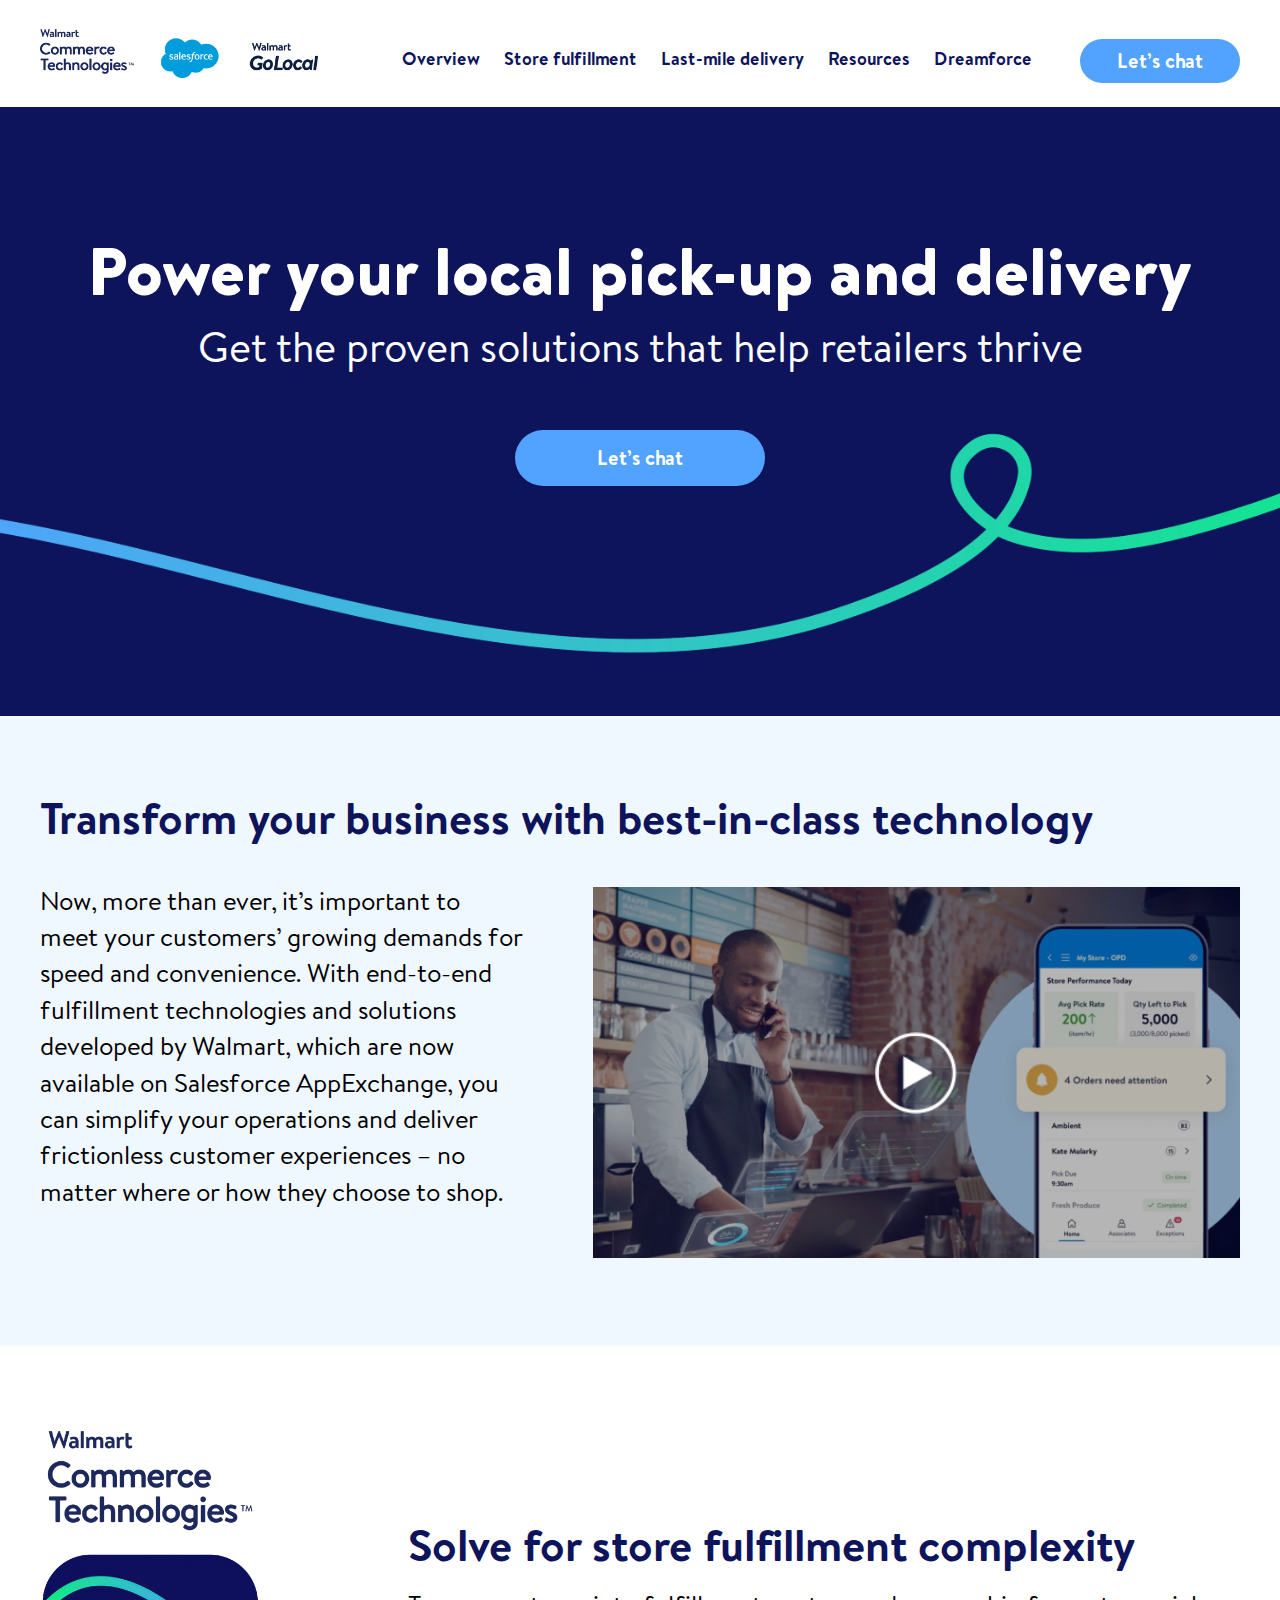
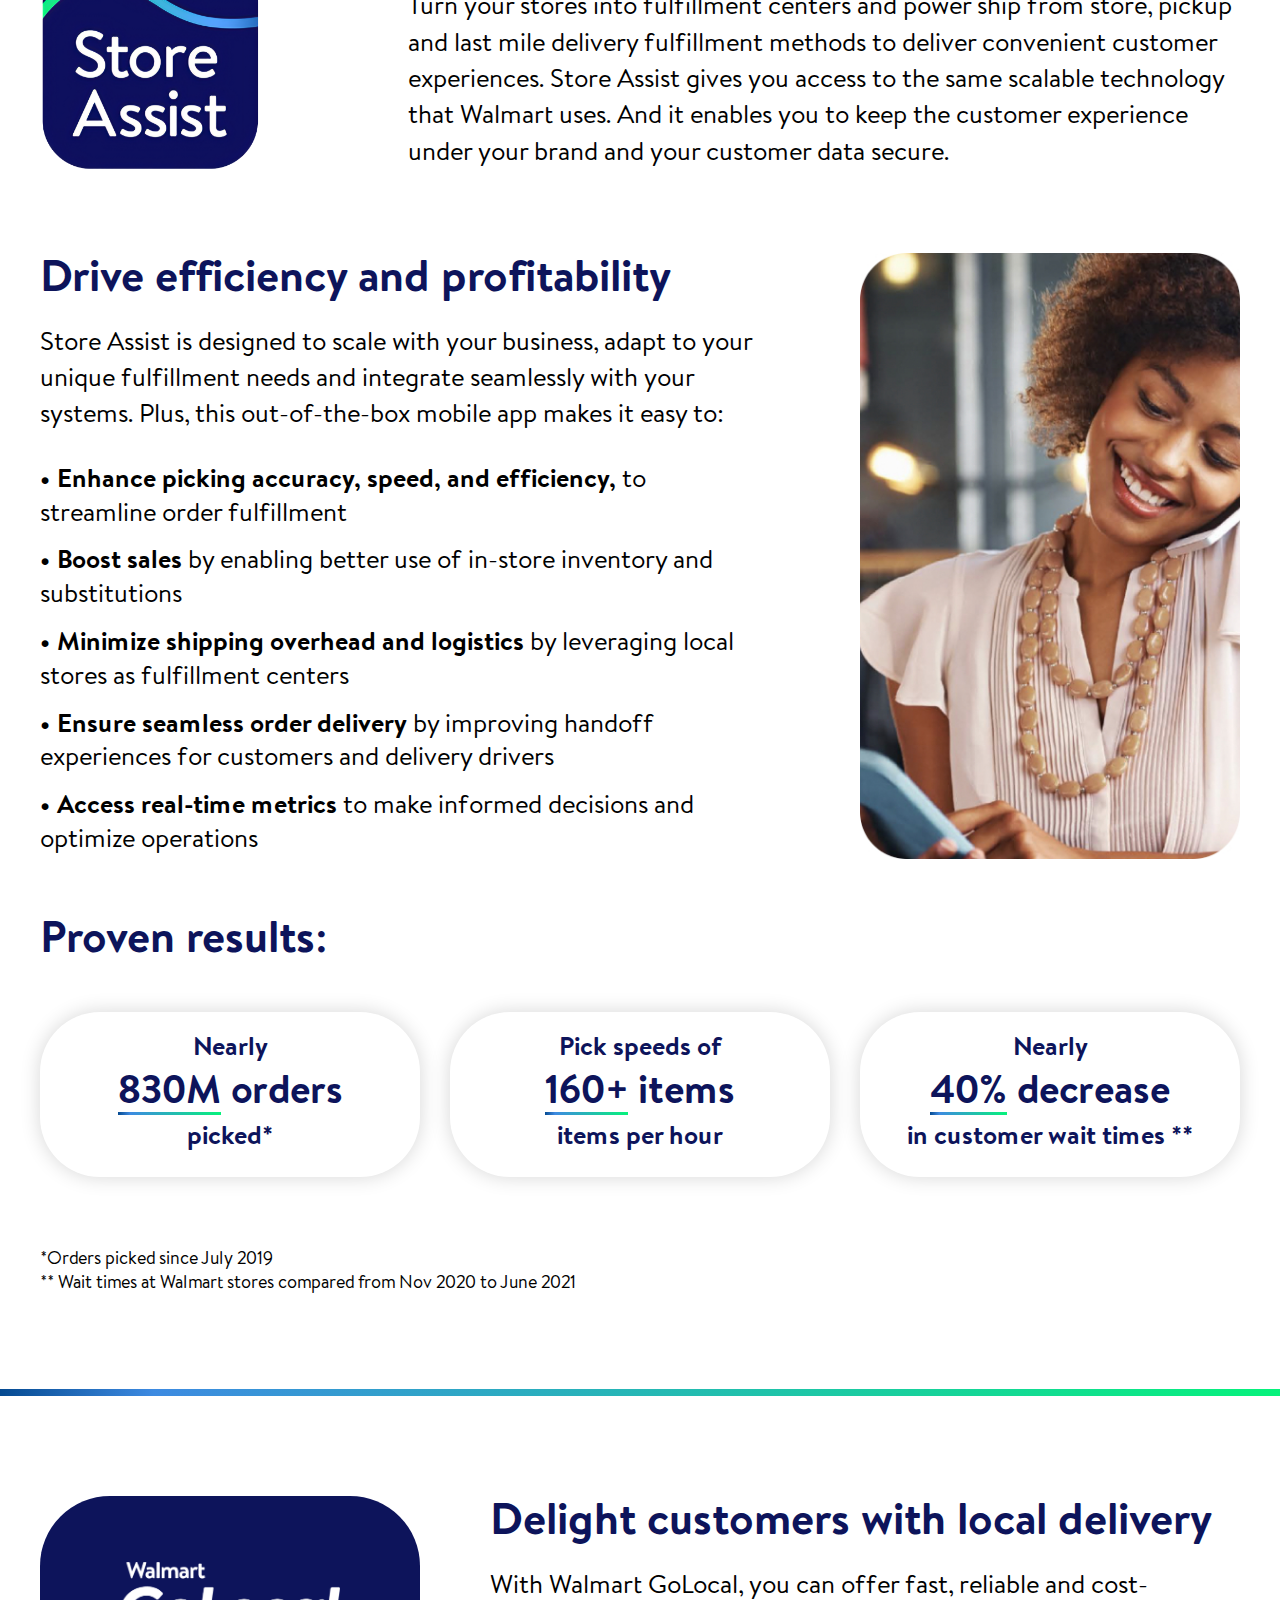
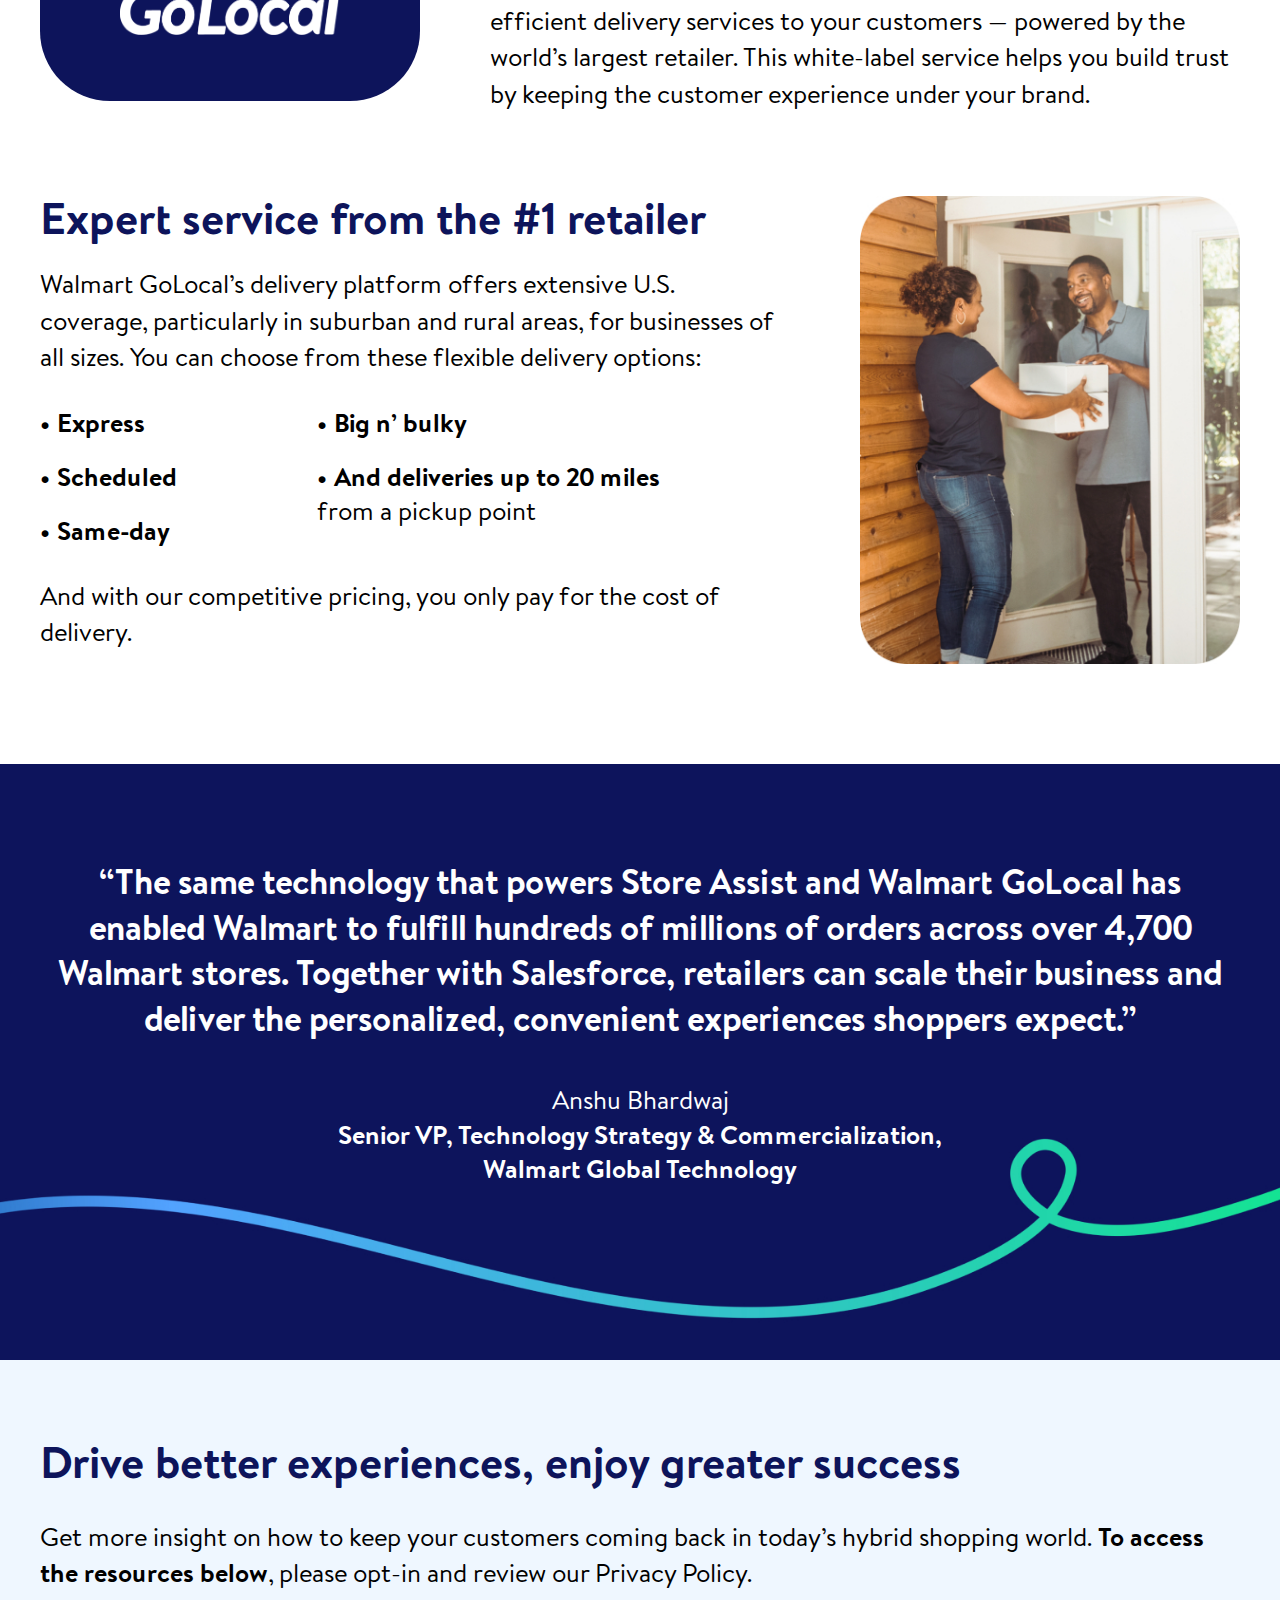
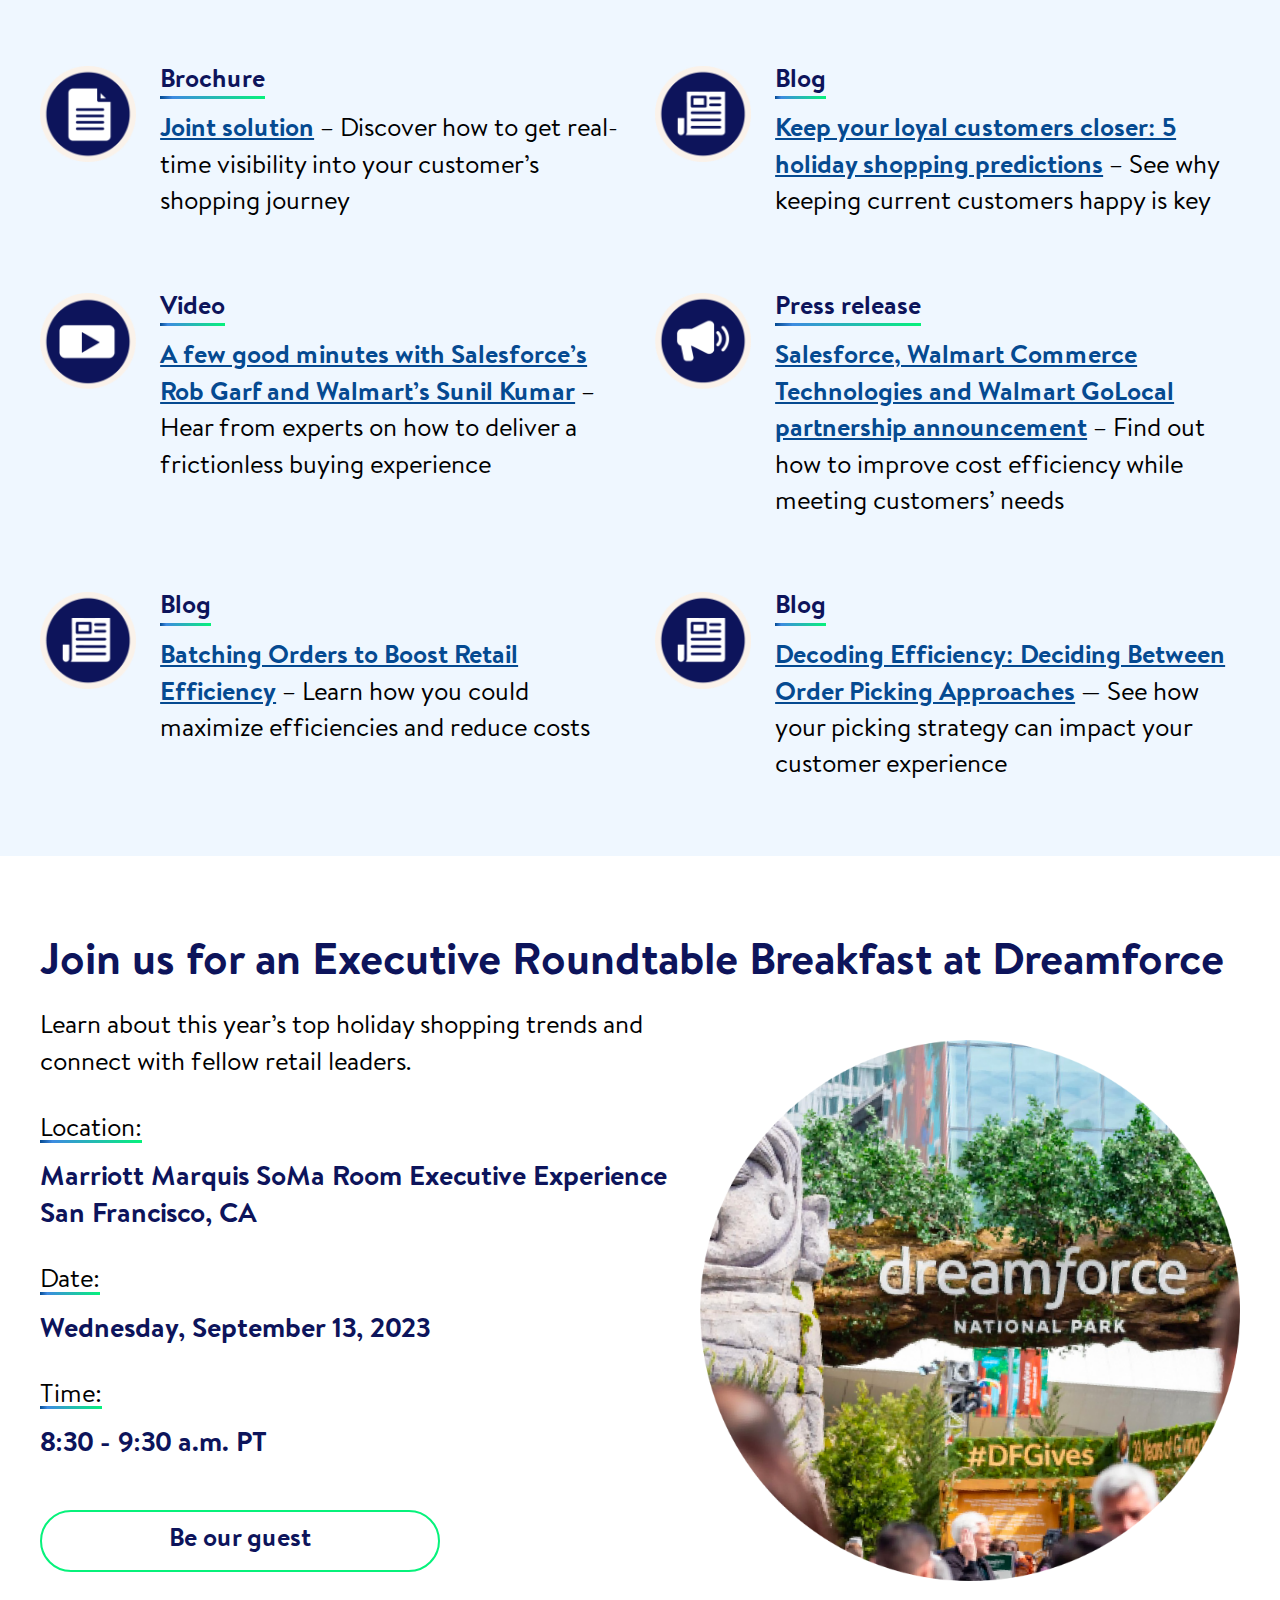
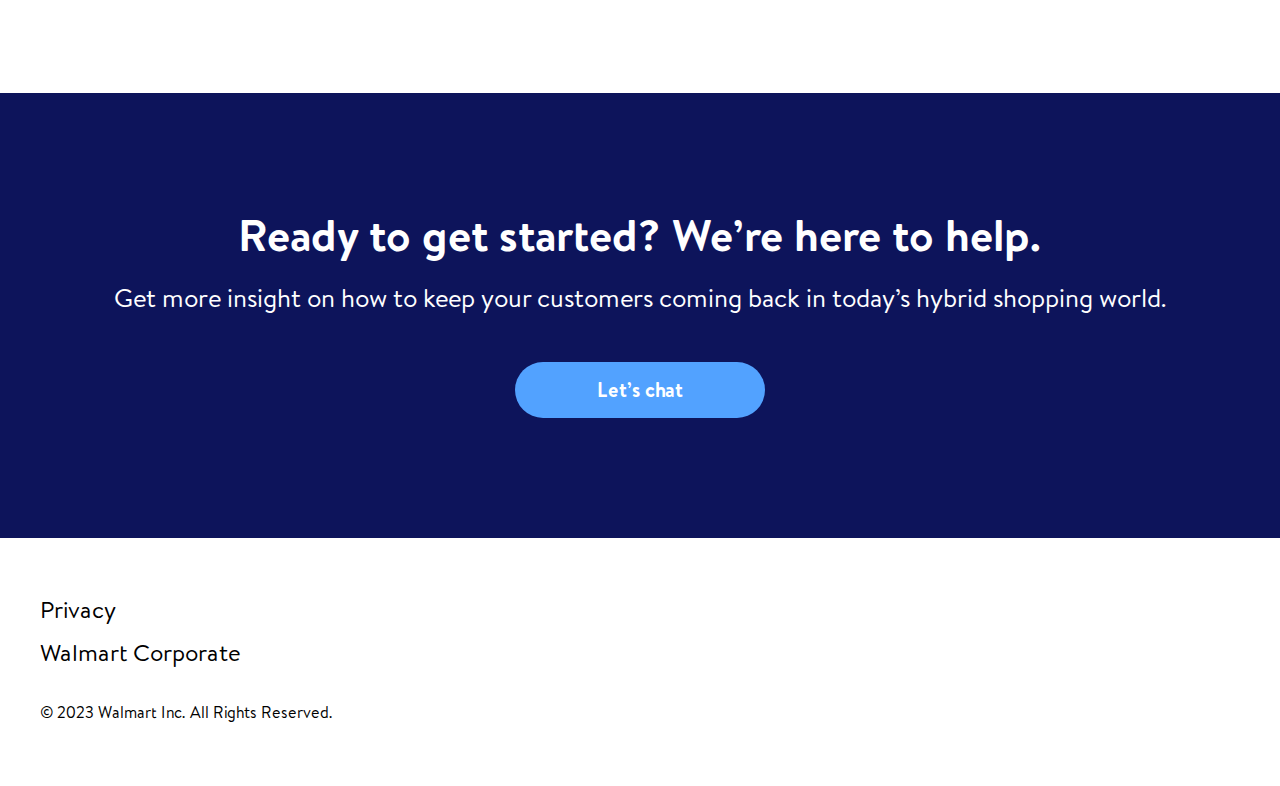
==== index.html @ a933b1a2 "update" ====
<!DOCTYPE html>
<html lang="en">

<head>
  <meta charset="UTF-8">
  <meta name="viewport" content="width=device-width, initial-scale=1.0">
  <meta http-equiv="X-UA-Compatible" content="ie=edge">
   

  <!-- Site Title -->
  <title>Walmart landing page</title>

  <!-- <link href="https://fonts.cdnfonts.com/css/bogle" rel="stylesheet"> -->
                
  <link rel="shortcut icon" href="assets/img/favicon.png" type="image/x-icon">
  <!-- All CSS -->

 
  <link rel="stylesheet" href="assets/css/video.css">

  <link rel="stylesheet" href="assets/css/grid.css">
   
  <!-- Main Style -->
  <link rel="stylesheet" href="assets/css/style.css">
  <link rel="stylesheet" href="assets/css/responsive.css">


</head>
<body id="body">
  

<header>

  <div class="container">
    <div class="row align-items-center">
      <div class="col-lg-3">
        <div class="logos">
          <a href="#body">
          
            <img  src="assets/img/logo.png" alt="logo 2">
        
          </a>
        </div>
        <div id="humberger">
          <span></span>
          <span></span>
          <span></span>

        </div>
      </div>
          
      <div class="col-lg-9">
        <div class="nav-items">
          <ul>
            <li><a href="#Overview">Overview </a></li>
            <li><a href="#Store-assistant"> Store fulfillment</a></li>
            <li><a href="#golocal">Last-mile delivery </a></li>
            <li><a href="#Resources"> Resources</a></li>
            <li><a href="#Dreamforce"> Dreamforce</a></li>
            <li><a class="chat-btn" href="javascript:void(0)"> Let’s chat</a></li>
          </ul>
        </div>
      </div>
    </div>
  </div>
</header>


<section class="banner-area" style="background:url(assets/img/banner.jpg)"  >
  <div class="container">

    <div class="row">
      <div class="col-12">
        <div class="banner-content">
          <h1> Power your local pick-up and delivery</h1>
          <p>Get the proven solutions that help retailers thrive</p>
          <a class="chat-btn big-btn" href="javascript:void(0)"> Let’s chat</a>
        </div>
      </div>
    </div>
  </div>
</section>

<section class="video-area section-padding" id="Overview">
  <div class="container">
    <div class="row">
      <div class="col-12">
        <div class="video-area-title">
          <h2>Transform your business with best-in-class technology</h2>
        </div>
      </div>
    </div>
    <div class="row">
      <div class="col-lg-5">
        <div class="video-content">
          <p>Now, more than ever, it’s important to meet your customers’ growing demands for speed and convenience. With end-to-end fulfillment technologies and solutions developed by Walmart, which are now available on Salesforce AppExchange, you can simplify your operations and deliver frictionless customer experiences – no matter where or how they choose to shop.</p>
        </div>
      </div>
      <div class="col-lg-7">
        <div class="video-wrap">
 
          <button class="lvideo" data-url="https://23254949.fs1.hubspotusercontent-na1.net/hubfs/23254949/GIFs/GIF%20with%20AppExchange%20Video.mp4">     <img class="w-100" src="assets/img/video-bg.jpg" />
          <img src="assets/img/play-icon.png" alt="play icon" class="play-btn">
          </button>
        </div>
      </div>
    </div>
  </div>
</section>

<section  id="Store-assistant">
  <section class="store-assist-area section-padding-top">
    <div class="container">
      <div class="row align-items-end">
        <div class="col-lg-3">
          <div class="store-assist-logos">
            <img src="assets/img/walmart.png" alt="walmart" class="walmart-logo">
            <img src="assets/img/store-assist.png" alt="store-assist" class="store-asists-logo">
          </div>
        </div>
  
        <div class="col-lg-9">
          <div class="store-assist-right">
            <h2>Solve for store fulfillment complexity</h2>
            <p> Turn your stores into fulfillment centers and power ship from store, pickup and last mile delivery fulfillment methods to deliver convenient customer experiences. Store Assist gives you access to the same scalable technology that Walmart uses. And it enables you to keep the customer experience under your brand and your customer data secure.</p>
          </div>
        </div>
      </div>
    </div>
  </section>
  
  <section class="profite-area section-padding-top">
    <div class="container">
      <div class="row">
        <div class="col-lg-8">
       
          <div class="profite-content">
            <h2>   Drive efficiency and profitability</h2>
            <p>Store Assist is designed to scale with your business, adapt to your unique fulfillment needs and integrate seamlessly with your systems. Plus, this out-of-the-box mobile app makes it easy to:</p>
               
            <ul>
              <li><b>• Enhance picking accuracy, speed, and efficiency,</b> to streamline order fulfillment </li>
              <li> <b>• Boost sales</b> by enabling better use of in-store inventory and substitutions </li>
              <li><b>• Minimize shipping overhead and logistics</b> by leveraging local stores as fulfillment centers </li>
              <li> <b>• Ensure seamless order delivery</b> by improving handoff experiences for customers and delivery drivers</li>
              <li><b>• Access real-time metrics</b> to make informed decisions and optimize operations </li>
            </ul>
          </div>
          
        </div>
  
        <div class="col-lg-4">
          <div class="profite-img">
            <img src="assets/img/profite.jpg" alt="profiteable">
          </div>
        </div>
      </div>
    </div>
  </section>
  
  
  <section class="proven-result-area section-padding-bottom">
    <div class="container">
      <div class="row">
        <div class="col-lg-12">
          <div class="result-title">
            <h2> Proven results:</h2>
          </div>
        </div>
      </div>
  
      <div class="row">
  
        <div class="col-lg-4">
          <div class="result-card">
            <p>Nearly</p>
            <h3><span class="gred-line">830M</span> orders</h3>
            <p>picked*</p>
          </div>
        </div>
              
        <div class="col-lg-4">
          <div class="result-card">
            <p>Pick speeds of</p>
            <h3><span class="gred-line">160+</span>  items</h3>
            <p>items per hour</p>
          </div>
        </div>
              
        <div class="col-lg-4">
          <div class="result-card">
            <p>Nearly</p>
            <h3><span class="gred-line">40%</span>  decrease</h3>
            <p>in customer wait times **</p>
          </div>
        </div>
      </div>
  
      <div class="row">
        <div class="col-12">
          <div class="result-notice">
            <p>*Orders picked since July 2019 <br>
              ** Wait times at Walmart stores compared from Nov 2020 to June 2021</p>
          </div>
        </div>
      </div>
    </div>
  </section>
</section>


<section id="golocal">
  <section class="golocal-area section-padding" >
    <div class="container">
      <div class="row">
        <div class="col-md-4">
          <div class="golocal-card">
            <img src="assets/img/golocal.png" alt="go local">
          </div>
        </div>
    
        <div class="col-md-8">
          <div class="golocal-content">
            <h2> Delight customers with local delivery</h2>
            <p>With Walmart GoLocal, you can offer fast, reliable and cost-efficient delivery services to your customers — powered by the world’s largest retailer. This white-label service helps you build trust by keeping the customer experience under your brand.</p>
          </div>
        </div>
      </div>
    </div>
    </section>
    
    <section class="retailer-area section-padding-bottom">
      <div class="container">
        <div class="row">
          <div class="col-md-8">
            <div class="retailer-content">
              <h2>Expert service from the #1 retailer </h2>
              <p>Walmart GoLocal’s delivery platform offers extensive U.S. coverage, particularly in suburban and rural areas, for businesses of all sizes. You can choose from these flexible delivery options:</p>
                
              <div class="retailer-list">
                <ul>
                  <li><b>• Express </b></li>
                  <li><b>• Scheduled </b></li>
                  <li><b>• Same-day</b></li>
              
                </ul>
                <ul>
     
                  <li><b>• Big n’ bulky</b></li>
                  <li><b>• And deliveries up to 20 miles</b> <br> from a pickup point </li>
                </ul>
              </div>
           
              <p>And with our competitive pricing, you only pay for the cost of delivery.</p>
            </div>
          </div>
    
          <div class="col-md-4">
            <div class="retailer-image">
              <img src="assets/img/retailer.jpg" class="w-100 d-block" alt="retailer">
            </div>
          </div>
        </div>
      </div>
    </section>
    <section class="testimonial-area" style="background:url(assets/img/testimonial.jpg)">
      <div class="container">
        <div class="row justify-content-center">
          <div class="col-md-12">
            <div class="testimonial-content">
              <h4>  “The same technology that powers Store Assist and Walmart GoLocal has enabled Walmart to fulfill hundreds of millions of orders across over 4,700 Walmart stores. Together with Salesforce, retailers can scale their business and deliver the personalized, convenient experiences shoppers expect.”</h4>
              <div class="testi-autor">
                <p> Anshu Bhardwaj  </p>
                <h5>Senior VP, Technology Strategy & Commercialization, Walmart Global Technology</h5>
              </div>
            </div>
          </div>
        </div>
      </div>
    </section>
    
</section>






<section class="resources-area section-padding-top" id="Resources">
  <div class="container">
    <div class="row">
      <div class="col-12">
        <div class="resources-title">
          <h2> Drive better experiences, enjoy greater success</h2>
          <p>Get more insight on how to keep your customers coming back in today’s hybrid shopping world. <b>To access the resources below</b>, please opt-in and review our Privacy Policy.</p>
        </div>
      </div>
    </div>
    <div class="row">

      <div class="col-md-6">
        <div class="resources-card">
          <div class="resource-icon">
            <img src="assets/img/Brochure.png" alt="Brochure">
          </div>
          <div class="resources-body">
            <h4> <span class="gred-line">Brochure </span></h4>
            <p><a href="	https://drive.google.com/file/d/1d7vOx9CEAP4wCuIUCgboRtD3IrUck8mh/view?usp=drive_link">Joint solution</a> – Discover how to get real-time visibility into your customer’s shopping journey </p>
          </div>
        </div>
      </div>
            
      <div class="col-md-6">
        <div class="resources-card">
          <div class="resource-icon">
            <img src="assets/img/Blog.png" alt="Blog">
          </div>
          <div class="resources-body">
            <h4> <span class="gred-line">Blog </span></h4>
            <p> <a href="https://www.salesforce.com/blog/holiday-shopping-predictions/">Keep your loyal customers closer: 5 holiday shopping predictions</a> – See why keeping current customers happy is key</p>
          </div>
        </div>
      </div>
            
      <div class="col-md-6">
        <div class="resources-card">
          <div class="resource-icon">
            <img src="assets/img/Video.png" alt="Video">
          </div>
          <div class="resources-body">
            <h4> <span class="gred-line">Video </span></h4>
            <p><a href="https://www.youtube.com/watch?v=98V1Cwp3jOA">A few good minutes with Salesforce’s Rob Garf and Walmart’s Sunil Kumar</a> – Hear from experts on how to deliver a frictionless buying experience </p>
          </div>
        </div>
      </div>
            
      <div class="col-md-6">
        <div class="resources-card">
          <div class="resource-icon">
            <img src="assets/img/Press-release.png" alt="Press release">
          </div>
          <div class="resources-body">
            <h4> <span class="gred-line">Press release </span></h4>
            <p> <a href="https://corporate.walmart.com/newsroom/2023/01/12/walmart-commerce-technologies-and-salesforce-team-up-to-unlock-local-fulfillment-and-delivery-solutions-for-retailers">Salesforce, Walmart Commerce Technologies and Walmart GoLocal partnership announcement</a> – Find out how to improve cost efficiency while meeting customers’ needs</p>
          </div>
        </div>
      </div>
            
      <div class="col-md-6">
        <div class="resources-card">
          <div class="resource-icon">
            <img src="assets/img/Blog.png" alt="Blog">
          </div>
          <div class="resources-body">
            <h4> <span class="gred-line">Blog </span></h4>
            <p> <a href="https://www.walmartgolocal.com/content/go-local/go-local-home/articles/batching-orders-to-boost-retail-efficiency.html">Batching Orders to Boost Retail Efficiency</a> – Learn how you could maximize efficiencies and reduce costs</p>
          </div>
        </div>
      </div>

      <div class="col-md-6">
        <div class="resources-card">
          <div class="resource-icon">
            <img src="assets/img/Blog.png" alt="Blog">
          </div>
          <div class="resources-body">
            <h4> <span class="gred-line">Blog </span></h4>
            <p> <a href="https://commerce.walmart.com/content/walmart-commerce-tech/en_us/articles/order-picking-approaches.html">Decoding Efficiency: Deciding Between Order Picking Approaches</a> — See how your picking strategy can impact your customer experience</p>
          </div>
        </div>
      </div>
    </div>
  </div>
</section>


<section class="join-us-area section-padding" id="Dreamforce">
  <div class="container">
    <div class="row">
      <div class="col-12">
        <div class="section-title">
          <h2> Join us for an Executive Roundtable Breakfast at Dreamforce</h2>
        </div>

        <div class="join-wrap">

          <div class="join-us-inner">
            <p> Learn about this year’s top holiday shopping trends and connect with fellow retail leaders.</p>
  
            <div class="join-item">
              <p><span class="gred-line">Location:</span></p>
              <h4>Marriott Marquis SoMa Room Executive Experience San Francisco, CA</h4>
            </div>
            <div class="join-item">
              <p><span class="gred-line">Date:</span></p>
              <h4>Wednesday, September 13, 2023</h4>
            </div>
            <div class="join-item">
              <p><span class="gred-line">Time:</span></p>
              <h4>8:30 - 9:30 a.m. PT</h4>
            </div>
        <a href="http://invite.salesforce.com/dfexecevent" class="border-btn">Be our guest</a>
          </div>
          <img src="assets/img/dreamforce.png" alt="dreamforce" class="dreamforce-round-image"  >

 
        </div>
      
      </div>
    </div>
  </div>
</section>


<section class="cta-area">
  <div class="container">
    <div class="row">
      <div class="col-12">
       <div class="cta-area-content">
        <h2> Ready to get started? We’re here to help.</h2>
        <p>Get more insight on how to keep your customers coming back in today’s hybrid shopping world.</p>
        <a class="chat-btn big-btn" href="javascript:void(0)"> Let’s chat</a>
       </div>
      </div>
    </div>
  </div>
</section>

<footer>
  <div class="container">
    <div class="row">
      <div class="col-12">
        <div class="footer-content">
         <ul>
          <li><a href="https://commerce.walmart.com/content/walmart-commerce-tech/en_us/privacy-policy.html">Privacy  </a></li>
          <li><a href="https://corporate.walmart.com"> Walmart Corporate</a></li>

         </ul>
         <p class="copyright">© 2023 Walmart Inc. All Rights Reserved.</p>
        </div>
      </div>
    </div>
  </div>
</footer>
 
<script charset="utf-8" type="text/javascript" src="//js.hsforms.net/forms/embed/v2.js"></script>
 
  <script src="assets/js/vendor/jquery-3.4.1.min.js"></script>
  <script src="assets/js/video.js"></script>
  <script src="assets/js/main.js"></script>
 

  
</body>

</html>
---- assets/css/video.css ----
:root {
    --primary-color: #f68d1e;
  }
  
  #lvideo-wrap {
    position: fixed;
    padding: 12px;
    display: flex;
    z-index: 9991;
    align-items: center;
    justify-content: center;
    opacity: 0;
    visibility: hidden;
    height: 100vh ;
  }
  #lvideo-wrap, #lvideo-wrap:after,
  #lvideo-wrap .lvideo-overlay {
    left: 0;
    top: 0;
    width: 100%;
    transition: all 0.3s ease-in-out;
    box-sizing: border-box;
  }
  #lvideo-wrap:after,
  #lvideo-wrap .lvideo-overlay {
    height: 100%;
    position: absolute;
  }
  #lvideo-wrap:after {
    content: "";
    display: block;
    background-color: rgb(0 0 0);
    opacity: 0;
    z-index: -1;
  }
  #lvideo-wrap .lvideo-container,
  #lvideo-wrap video,
  #lvideo-wrap iframe {
    border-radius: 12px;
    position: relative;
    box-sizing: border-box;
    background-color: #000;
  }
  #lvideo-wrap .lvideo-container {
    max-width: 900px;
    z-index: 5;
  }
  #lvideo-wrap video,
  #lvideo-wrap iframe {
    z-index: 10;
    box-shadow: 0 0 19px rgba(0, 0, 0, 0.16);
    width: 100%;
    height: auto;
    display: block;
  }
  #lvideo-wrap video {
    object-fit: cover;
  }
  #lvideo-wrap .lvideo-close {
    background-color: #fff;
    cursor: pointer;
    display: flex;
    align-items: center;
    justify-content: center;
    position: absolute;
    right: -20px;
    top: -20px;
    width: 32px;
    height: 32px;
    border-radius: 100%;
    border: solid 2px #eb0404;
    padding: 0;
    transition: all 0.3s ease-in-out;
    z-index: 150;
  }
  #lvideo-wrap .lvideo-close:before, #lvideo-wrap .lvideo-close:after {
    content: "";
    width: 60%;
    height: 3px;
    background-color: #eb0404;
    position: absolute;
    transition: all 0.3s ease-in-out;
  }
  #lvideo-wrap .lvideo-close:before {
    transform: rotate(42deg);
  }
  #lvideo-wrap .lvideo-close:after {
    transform: rotate(-42deg);
  }
  #lvideo-wrap .lvideo-close:focus {
    outline: none;
  }
  #lvideo-wrap .lvideo-close:hover {
    background-color: #eb0404;
  }
  #lvideo-wrap .lvideo-close:hover:before, #lvideo-wrap .lvideo-close:hover:after {
    background-color: #fff;
  }
  #lvideo-wrap.active {
    opacity: 1;
    visibility: visible;
  }
  #lvideo-wrap.active:after {
    opacity: 0.65;
  }
  @media (max-width: 1659px) and (min-width: 1330px) {
    #lvideo-wrap .lvideo-container {
      max-width: 978px;
    }
  }
  @media (min-width: 1660px) {
    #lvideo-wrap .lvideo-container {
      max-width: 900px;
    }
  }
  
  body {
    background-color: #333;
    color: #fff;
  }
  
  .btn-animated {
    width: 100px;
    height: 100px;
    margin-left: auto;
    margin-right: auto;
    background-color: #fff;
    border-radius: 100px;
    transition: all 0.3s ease;
    line-height: 100px;
    position: relative;
    padding: 0;
    cursor: pointer;
    border: 0;
  }
  .btn-animated:before, .btn-animated:after {
    content: "";
    border: 1px solid;
    border-color: #fff;
    width: 100px;
    height: 100px;
    border-radius: 50%;
    position: absolute;
    left: 0;
    top: 0;
    opacity: 1;
    animation: 1s it-zoom linear infinite;
  }
  .btn-animated:before {
    animation-delay: 0.5s;
  }
  .btn-animated:hover {
    transform: scale(1.1);
  }
  .btn-animated i {
    display: block;
    width: 0;
    height: 0;
    border-style: solid;
    border-width: 15px 0 15px 15px;
    border-color: transparent transparent transparent #333;
    margin: auto;
  }
  
  @keyframes it-zoom {
    0% {
      transform: scale(1);
      opacity: 0.6;
    }
    100% {
      transform: scale(1.5);
      opacity: 0;
    }
  }
---- assets/css/grid.css ----
html{box-sizing:border-box;-ms-overflow-style:scrollbar}*,::after,::before{margin:0;padding:0;box-sizing:inherit}.container{width:100%;padding-right:15px;padding-left:15px;margin-right:auto;margin-left:auto}@media (min-width:576px){.container{max-width: 100%;}}@media (min-width:768px){.container{max-width: 720px;}}@media (min-width:992px){.container{max-width: 900px;}}@media (min-width:1200px){.container{max-width: 1230px;}}.container-fluid,.container-lg,.container-md,.container-sm,.container-xl{width:100%;padding-right:15px;padding-left:15px;margin-right:auto;margin-left:auto}@media (min-width:576px){.container,.container-sm{max-width: 100%;}}@media (min-width:768px){.container,.container-md,.container-sm{max-width: 720px;}}@media (min-width:992px){.container,.container-lg,.container-md,.container-sm{max-width:900px;}}@media (min-width:1200px){.container,.container-lg,.container-md,.container-sm,.container-xl{max-width: 1230px;}}.row{display:-ms-flexbox;display:flex;-ms-flex-wrap:wrap;flex-wrap:wrap;margin-right:-15px;margin-left:-15px}.no-gutters{margin-right:0;margin-left:0}.no-gutters>.col,.no-gutters>[class*=col-]{padding-right:0;padding-left:0}.col,.col-1,.col-10,.col-11,.col-12,.col-2,.col-3,.col-4,.col-5,.col-6,.col-7,.col-8,.col-9,.col-auto,.col-lg,.col-lg-1,.col-lg-10,.col-lg-11,.col-lg-12,.col-lg-2,.col-lg-3,.col-lg-4,.col-lg-5,.col-lg-6,.col-lg-7,.col-lg-8,.col-lg-9,.col-lg-auto,.col-md,.col-md-1,.col-md-10,.col-md-11,.col-md-12,.col-md-2,.col-md-3,.col-md-4,.col-md-5,.col-md-6,.col-md-7,.col-md-8,.col-md-9,.col-md-auto,.col-sm,.col-sm-1,.col-sm-10,.col-sm-11,.col-sm-12,.col-sm-2,.col-sm-3,.col-sm-4,.col-sm-5,.col-sm-6,.col-sm-7,.col-sm-8,.col-sm-9,.col-sm-auto,.col-xl,.col-xl-1,.col-xl-10,.col-xl-11,.col-xl-12,.col-xl-2,.col-xl-3,.col-xl-4,.col-xl-5,.col-xl-6,.col-xl-7,.col-xl-8,.col-xl-9,.col-xl-auto{position:relative;width:100%;padding-right:15px;padding-left:15px}.col{-ms-flex-preferred-size:0;flex-basis:0;-ms-flex-positive:1;flex-grow:1;max-width:100%}.row-cols-1>*{-ms-flex:0 0 100%;flex:0 0 100%;max-width:100%}.row-cols-2>*{-ms-flex:0 0 50%;flex:0 0 50%;max-width:50%}.row-cols-3>*{-ms-flex:0 0 33.333333%;flex:0 0 33.333333%;max-width:33.333333%}.row-cols-4>*{-ms-flex:0 0 25%;flex:0 0 25%;max-width:25%}.row-cols-5>*{-ms-flex:0 0 20%;flex:0 0 20%;max-width:20%}.row-cols-6>*{-ms-flex:0 0 16.666667%;flex:0 0 16.666667%;max-width:16.666667%}.col-auto{-ms-flex:0 0 auto;flex:0 0 auto;width:auto;max-width:100%}.col-1{-ms-flex:0 0 8.333333%;flex:0 0 8.333333%;max-width:8.333333%}.col-2{-ms-flex:0 0 16.666667%;flex:0 0 16.666667%;max-width:16.666667%}.col-3{-ms-flex:0 0 25%;flex:0 0 25%;max-width:25%}.col-4{-ms-flex:0 0 33.333333%;flex:0 0 33.333333%;max-width:33.333333%}.col-5{-ms-flex:0 0 41.666667%;flex:0 0 41.666667%;max-width:41.666667%}.col-6{-ms-flex:0 0 50%;flex:0 0 50%;max-width:50%}.col-7{-ms-flex:0 0 58.333333%;flex:0 0 58.333333%;max-width:58.333333%}.col-8{-ms-flex:0 0 66.666667%;flex:0 0 66.666667%;max-width:66.666667%}.col-9{-ms-flex:0 0 75%;flex:0 0 75%;max-width:75%}.col-10{-ms-flex:0 0 83.333333%;flex:0 0 83.333333%;max-width:83.333333%}.col-11{-ms-flex:0 0 91.666667%;flex:0 0 91.666667%;max-width:91.666667%}.col-12{-ms-flex:0 0 100%;flex:0 0 100%;max-width:100%}.offset-1{margin-left:8.333333%}.offset-2{margin-left:16.666667%}.offset-3{margin-left:25%}.offset-4{margin-left:33.333333%}.offset-5{margin-left:41.666667%}.offset-6{margin-left:50%}.offset-7{margin-left:58.333333%}.offset-8{margin-left:66.666667%}.offset-9{margin-left:75%}.offset-10{margin-left:83.333333%}.offset-11{margin-left:91.666667%}.m-auto{margin:0 auto}.text-center{text-align:center}@media (min-width:576px){.col-sm{-ms-flex-preferred-size:0;flex-basis:0;-ms-flex-positive:1;flex-grow:1;max-width:100%}.row-cols-sm-1>*{-ms-flex:0 0 100%;flex:0 0 100%;max-width:100%}.row-cols-sm-2>*{-ms-flex:0 0 50%;flex:0 0 50%;max-width:50%}.row-cols-sm-3>*{-ms-flex:0 0 33.333333%;flex:0 0 33.333333%;max-width:33.333333%}.row-cols-sm-4>*{-ms-flex:0 0 25%;flex:0 0 25%;max-width:25%}.row-cols-sm-5>*{-ms-flex:0 0 20%;flex:0 0 20%;max-width:20%}.row-cols-sm-6>*{-ms-flex:0 0 16.666667%;flex:0 0 16.666667%;max-width:16.666667%}.col-sm-auto{-ms-flex:0 0 auto;flex:0 0 auto;width:auto;max-width:100%}.col-sm-1{-ms-flex:0 0 8.333333%;flex:0 0 8.333333%;max-width:8.333333%}.col-sm-2{-ms-flex:0 0 16.666667%;flex:0 0 16.666667%;max-width:16.666667%}.col-sm-3{-ms-flex:0 0 25%;flex:0 0 25%;max-width:25%}.col-sm-4{-ms-flex:0 0 33.333333%;flex:0 0 33.333333%;max-width:33.333333%}.col-sm-5{-ms-flex:0 0 41.666667%;flex:0 0 41.666667%;max-width:41.666667%}.col-sm-6{-ms-flex:0 0 50%;flex:0 0 50%;max-width:50%}.col-sm-7{-ms-flex:0 0 58.333333%;flex:0 0 58.333333%;max-width:58.333333%}.col-sm-8{-ms-flex:0 0 66.666667%;flex:0 0 66.666667%;max-width:66.666667%}.col-sm-9{-ms-flex:0 0 75%;flex:0 0 75%;max-width:75%}.col-sm-10{-ms-flex:0 0 83.333333%;flex:0 0 83.333333%;max-width:83.333333%}.col-sm-11{-ms-flex:0 0 91.666667%;flex:0 0 91.666667%;max-width:91.666667%}.col-sm-12{-ms-flex:0 0 100%;flex:0 0 100%;max-width:100%}.offset-sm-0{margin-left:0}.offset-sm-1{margin-left:8.333333%}.offset-sm-2{margin-left:16.666667%}.offset-sm-3{margin-left:25%}.offset-sm-4{margin-left:33.333333%}.offset-sm-5{margin-left:41.666667%}.offset-sm-6{margin-left:50%}.offset-sm-7{margin-left:58.333333%}.offset-sm-8{margin-left:66.666667%}.offset-sm-9{margin-left:75%}.offset-sm-10{margin-left:83.333333%}.offset-sm-11{margin-left:91.666667%}}@media (min-width:768px){.col-md{-ms-flex-preferred-size:0;flex-basis:0;-ms-flex-positive:1;flex-grow:1;max-width:100%}.row-cols-md-1>*{-ms-flex:0 0 100%;flex:0 0 100%;max-width:100%}.row-cols-md-2>*{-ms-flex:0 0 50%;flex:0 0 50%;max-width:50%}.row-cols-md-3>*{-ms-flex:0 0 33.333333%;flex:0 0 33.333333%;max-width:33.333333%}.row-cols-md-4>*{-ms-flex:0 0 25%;flex:0 0 25%;max-width:25%}.row-cols-md-5>*{-ms-flex:0 0 20%;flex:0 0 20%;max-width:20%}.row-cols-md-6>*{-ms-flex:0 0 16.666667%;flex:0 0 16.666667%;max-width:16.666667%}.col-md-auto{-ms-flex:0 0 auto;flex:0 0 auto;width:auto;max-width:100%}.col-md-1{-ms-flex:0 0 8.333333%;flex:0 0 8.333333%;max-width:8.333333%}.col-md-2{-ms-flex:0 0 16.666667%;flex:0 0 16.666667%;max-width:16.666667%}.col-md-3{-ms-flex:0 0 25%;flex:0 0 25%;max-width:25%}.col-md-4{-ms-flex:0 0 33.333333%;flex:0 0 33.333333%;max-width:33.333333%}.col-md-5{-ms-flex:0 0 41.666667%;flex:0 0 41.666667%;max-width:41.666667%}.col-md-6{-ms-flex:0 0 50%;flex:0 0 50%;max-width:50%}.col-md-7{-ms-flex:0 0 58.333333%;flex:0 0 58.333333%;max-width:58.333333%}.col-md-8{-ms-flex:0 0 66.666667%;flex:0 0 66.666667%;max-width:66.666667%}.col-md-9{-ms-flex:0 0 75%;flex:0 0 75%;max-width:75%}.col-md-10{-ms-flex:0 0 83.333333%;flex:0 0 83.333333%;max-width:83.333333%}.col-md-11{-ms-flex:0 0 91.666667%;flex:0 0 91.666667%;max-width:91.666667%}.col-md-12{-ms-flex:0 0 100%;flex:0 0 100%;max-width:100%}.offset-md-0{margin-left:0}.offset-md-1{margin-left:8.333333%}.offset-md-2{margin-left:16.666667%}.offset-md-3{margin-left:25%}.offset-md-4{margin-left:33.333333%}.offset-md-5{margin-left:41.666667%}.offset-md-6{margin-left:50%}.offset-md-7{margin-left:58.333333%}.offset-md-8{margin-left:66.666667%}.offset-md-9{margin-left:75%}.offset-md-10{margin-left:83.333333%}.offset-md-11{margin-left:91.666667%}}@media (min-width:992px){.col-lg{-ms-flex-preferred-size:0;flex-basis:0;-ms-flex-positive:1;flex-grow:1;max-width:100%}.row-cols-lg-1>*{-ms-flex:0 0 100%;flex:0 0 100%;max-width:100%}.row-cols-lg-2>*{-ms-flex:0 0 50%;flex:0 0 50%;max-width:50%}.row-cols-lg-3>*{-ms-flex:0 0 33.333333%;flex:0 0 33.333333%;max-width:33.333333%}.row-cols-lg-4>*{-ms-flex:0 0 25%;flex:0 0 25%;max-width:25%}.row-cols-lg-5>*{-ms-flex:0 0 20%;flex:0 0 20%;max-width:20%}.row-cols-lg-6>*{-ms-flex:0 0 16.666667%;flex:0 0 16.666667%;max-width:16.666667%}.col-lg-auto{-ms-flex:0 0 auto;flex:0 0 auto;width:auto;max-width:100%}.col-lg-1{-ms-flex:0 0 8.333333%;flex:0 0 8.333333%;max-width:8.333333%}.col-lg-2{-ms-flex:0 0 16.666667%;flex:0 0 16.666667%;max-width:16.666667%}.col-lg-3{-ms-flex:0 0 25%;flex:0 0 25%;max-width:25%}.col-lg-4{-ms-flex:0 0 33.333333%;flex:0 0 33.333333%;max-width:33.333333%}.col-lg-5{-ms-flex:0 0 41.666667%;flex:0 0 41.666667%;max-width:41.666667%}.col-lg-6{-ms-flex:0 0 50%;flex:0 0 50%;max-width:50%}.col-lg-7{-ms-flex:0 0 58.333333%;flex:0 0 58.333333%;max-width:58.333333%}.col-lg-8{-ms-flex:0 0 66.666667%;flex:0 0 66.666667%;max-width:66.666667%}.col-lg-9{-ms-flex:0 0 75%;flex:0 0 75%;max-width:75%}.col-lg-10{-ms-flex:0 0 83.333333%;flex:0 0 83.333333%;max-width:83.333333%}.col-lg-11{-ms-flex:0 0 91.666667%;flex:0 0 91.666667%;max-width:91.666667%}.col-lg-12{-ms-flex:0 0 100%;flex:0 0 100%;max-width:100%}.offset-lg-0{margin-left:0}.offset-lg-1{margin-left:8.333333%}.offset-lg-2{margin-left:16.666667%}.offset-lg-3{margin-left:25%}.offset-lg-4{margin-left:33.333333%}.offset-lg-5{margin-left:41.666667%}.offset-lg-6{margin-left:50%}.offset-lg-7{margin-left:58.333333%}.offset-lg-8{margin-left:66.666667%}.offset-lg-9{margin-left:75%}.offset-lg-10{margin-left:83.333333%}.offset-lg-11{margin-left:91.666667%}}@media (min-width:1200px){.col-xl{-ms-flex-preferred-size:0;flex-basis:0;-ms-flex-positive:1;flex-grow:1;max-width:100%}.row-cols-xl-1>*{-ms-flex:0 0 100%;flex:0 0 100%;max-width:100%}.row-cols-xl-2>*{-ms-flex:0 0 50%;flex:0 0 50%;max-width:50%}.row-cols-xl-3>*{-ms-flex:0 0 33.333333%;flex:0 0 33.333333%;max-width:33.333333%}.row-cols-xl-4>*{-ms-flex:0 0 25%;flex:0 0 25%;max-width:25%}.row-cols-xl-5>*{-ms-flex:0 0 20%;flex:0 0 20%;max-width:20%}.row-cols-xl-6>*{-ms-flex:0 0 16.666667%;flex:0 0 16.666667%;max-width:16.666667%}.col-xl-auto{-ms-flex:0 0 auto;flex:0 0 auto;width:auto;max-width:100%}.col-xl-1{-ms-flex:0 0 8.333333%;flex:0 0 8.333333%;max-width:8.333333%}.col-xl-2{-ms-flex:0 0 16.666667%;flex:0 0 16.666667%;max-width:16.666667%}.col-xl-3{-ms-flex:0 0 25%;flex:0 0 25%;max-width:25%}.col-xl-4{-ms-flex:0 0 33.333333%;flex:0 0 33.333333%;max-width:33.333333%}.col-xl-5{-ms-flex:0 0 41.666667%;flex:0 0 41.666667%;max-width:41.666667%}.col-xl-6{-ms-flex:0 0 50%;flex:0 0 50%;max-width:50%}.col-xl-7{-ms-flex:0 0 58.333333%;flex:0 0 58.333333%;max-width:58.333333%}.col-xl-8{-ms-flex:0 0 66.666667%;flex:0 0 66.666667%;max-width:66.666667%}.col-xl-9{-ms-flex:0 0 75%;flex:0 0 75%;max-width:75%}.col-xl-10{-ms-flex:0 0 83.333333%;flex:0 0 83.333333%;max-width:83.333333%}.col-xl-11{-ms-flex:0 0 91.666667%;flex:0 0 91.666667%;max-width:91.666667%}.col-xl-12{-ms-flex:0 0 100%;flex:0 0 100%;max-width:100%}.offset-xl-0{margin-left:0}.offset-xl-1{margin-left:8.333333%}.offset-xl-2{margin-left:16.666667%}.offset-xl-3{margin-left:25%}.offset-xl-4{margin-left:33.333333%}.offset-xl-5{margin-left:41.666667%}.offset-xl-6{margin-left:50%}.offset-xl-7{margin-left:58.333333%}.offset-xl-8{margin-left:66.666667%}.offset-xl-9{margin-left:75%}.offset-xl-10{margin-left:83.333333%}.offset-xl-11{margin-left:91.666667%}}.d-none{display:none!important}.d-inline{display:inline!important}.d-inline-block{display:inline-block!important}.d-block{display:block!important}.d-flex{display:-ms-flexbox!important;display:flex!important}.d-inline-flex{display:-ms-inline-flexbox!important;display:inline-flex!important}@media (min-width:576px){.d-sm-none{display:none!important}.d-sm-inline{display:inline!important}.d-sm-inline-block{display:inline-block!important}.d-sm-block{display:block!important}.d-sm-flex{display:-ms-flexbox!important;display:flex!important}.d-sm-inline-flex{display:-ms-inline-flexbox!important;display:inline-flex!important}}@media (min-width:768px){.d-md-none{display:none!important}.d-md-inline{display:inline!important}.d-md-inline-block{display:inline-block!important}.d-md-block{display:block!important}.d-md-flex{display:-ms-flexbox!important;display:flex!important}.d-md-inline-flex{display:-ms-inline-flexbox!important;display:inline-flex!important}}@media (min-width:992px){.d-lg-none{display:none!important}.d-lg-inline{display:inline!important}.d-lg-inline-block{display:inline-block!important}.d-lg-block{display:block!important}.d-lg-flex{display:-ms-flexbox!important;display:flex!important}.d-lg-inline-flex{display:-ms-inline-flexbox!important;display:inline-flex!important}}@media (min-width:1200px){.d-xl-none{display:none!important}.d-xl-inline{display:inline!important}.d-xl-inline-block{display:inline-block!important}.d-xl-block{display:block!important}.d-xl-flex{display:-ms-flexbox!important;display:flex!important}.d-xl-inline-flex{display:-ms-inline-flexbox!important;display:inline-flex!important}}.flex-row{-ms-flex-direction:row!important;flex-direction:row!important}.flex-column{-ms-flex-direction:column!important;flex-direction:column!important}.flex-row-reverse{-ms-flex-direction:row-reverse!important;flex-direction:row-reverse!important}.flex-column-reverse{-ms-flex-direction:column-reverse!important;flex-direction:column-reverse!important}.flex-fill{-ms-flex:1 1 auto!important;flex:1 1 auto!important}.justify-content-start{-ms-flex-pack:start!important;justify-content:flex-start!important}.justify-content-end{-ms-flex-pack:end!important;justify-content:flex-end!important}.justify-content-center{-ms-flex-pack:center!important;justify-content:center!important}.justify-content-between{-ms-flex-pack:justify!important;justify-content:space-between!important}.justify-content-around{-ms-flex-pack:distribute!important;justify-content:space-around!important}.align-items-start{-ms-flex-align:start!important;align-items:flex-start!important}.align-items-end{-ms-flex-align:end!important;align-items:flex-end!important}.align-items-center{-ms-flex-align:center!important;align-items:center!important}.align-items-baseline{-ms-flex-align:baseline!important;align-items:baseline!important}.align-items-stretch{-ms-flex-align:stretch!important;align-items:stretch!important}.align-content-start{-ms-flex-line-pack:start!important;align-content:flex-start!important}.align-content-end{-ms-flex-line-pack:end!important;align-content:flex-end!important}.align-content-center{-ms-flex-line-pack:center!important;align-content:center!important}.align-content-between{-ms-flex-line-pack:justify!important;align-content:space-between!important}.align-content-around{-ms-flex-line-pack:distribute!important;align-content:space-around!important}.align-content-stretch{-ms-flex-line-pack:stretch!important;align-content:stretch!important}.align-self-auto{-ms-flex-item-align:auto!important;align-self:auto!important}.align-self-start{-ms-flex-item-align:start!important;align-self:flex-start!important}.align-self-end{-ms-flex-item-align:end!important;align-self:flex-end!important}.align-self-center{-ms-flex-item-align:center!important;align-self:center!important}.align-self-baseline{-ms-flex-item-align:baseline!important;align-self:baseline!important}.align-self-stretch{-ms-flex-item-align:stretch!important;align-self:stretch!important}@media (min-width:576px){.flex-sm-row{-ms-flex-direction:row!important;flex-direction:row!important}.flex-sm-column{-ms-flex-direction:column!important;flex-direction:column!important}.flex-sm-row-reverse{-ms-flex-direction:row-reverse!important;flex-direction:row-reverse!important}.flex-sm-column-reverse{-ms-flex-direction:column-reverse!important;flex-direction:column-reverse!important}.flex-sm-wrap{-ms-flex-wrap:wrap!important;flex-wrap:wrap!important}.flex-sm-nowrap{-ms-flex-wrap:nowrap!important;flex-wrap:nowrap!important}.flex-sm-wrap-reverse{-ms-flex-wrap:wrap-reverse!important;flex-wrap:wrap-reverse!important}.justify-content-sm-start{-ms-flex-pack:start!important;justify-content:flex-start!important}.justify-content-sm-end{-ms-flex-pack:end!important;justify-content:flex-end!important}.justify-content-sm-center{-ms-flex-pack:center!important;justify-content:center!important}.justify-content-sm-between{-ms-flex-pack:justify!important;justify-content:space-between!important}.justify-content-sm-around{-ms-flex-pack:distribute!important;justify-content:space-around!important}.align-items-sm-start{-ms-flex-align:start!important;align-items:flex-start!important}.align-items-sm-end{-ms-flex-align:end!important;align-items:flex-end!important}.align-items-sm-center{-ms-flex-align:center!important;align-items:center!important}.align-items-sm-baseline{-ms-flex-align:baseline!important;align-items:baseline!important}.align-items-sm-stretch{-ms-flex-align:stretch!important;align-items:stretch!important}.align-content-sm-start{-ms-flex-line-pack:start!important;align-content:flex-start!important}.align-content-sm-end{-ms-flex-line-pack:end!important;align-content:flex-end!important}.align-content-sm-center{-ms-flex-line-pack:center!important;align-content:center!important}.align-content-sm-between{-ms-flex-line-pack:justify!important;align-content:space-between!important}.align-content-sm-around{-ms-flex-line-pack:distribute!important;align-content:space-around!important}.align-content-sm-stretch{-ms-flex-line-pack:stretch!important;align-content:stretch!important}.align-self-sm-auto{-ms-flex-item-align:auto!important;align-self:auto!important}.align-self-sm-start{-ms-flex-item-align:start!important;align-self:flex-start!important}.align-self-sm-end{-ms-flex-item-align:end!important;align-self:flex-end!important}.align-self-sm-center{-ms-flex-item-align:center!important;align-self:center!important}.align-self-sm-baseline{-ms-flex-item-align:baseline!important;align-self:baseline!important}.align-self-sm-stretch{-ms-flex-item-align:stretch!important;align-self:stretch!important}}@media (min-width:768px){.flex-md-row{-ms-flex-direction:row!important;flex-direction:row!important}.flex-md-column{-ms-flex-direction:column!important;flex-direction:column!important}.flex-md-row-reverse{-ms-flex-direction:row-reverse!important;flex-direction:row-reverse!important}.flex-md-column-reverse{-ms-flex-direction:column-reverse!important;flex-direction:column-reverse!important}.flex-md-wrap{-ms-flex-wrap:wrap!important;flex-wrap:wrap!important}.flex-md-nowrap{-ms-flex-wrap:nowrap!important;flex-wrap:nowrap!important}.flex-md-wrap-reverse{-ms-flex-wrap:wrap-reverse!important;flex-wrap:wrap-reverse!important}.justify-content-md-start{-ms-flex-pack:start!important;justify-content:flex-start!important}.justify-content-md-end{-ms-flex-pack:end!important;justify-content:flex-end!important}.justify-content-md-center{-ms-flex-pack:center!important;justify-content:center!important}.justify-content-md-between{-ms-flex-pack:justify!important;justify-content:space-between!important}.justify-content-md-around{-ms-flex-pack:distribute!important;justify-content:space-around!important}.align-items-md-start{-ms-flex-align:start!important;align-items:flex-start!important}.align-items-md-end{-ms-flex-align:end!important;align-items:flex-end!important}.align-items-md-center{-ms-flex-align:center!important;align-items:center!important}.align-items-md-baseline{-ms-flex-align:baseline!important;align-items:baseline!important}.align-items-md-stretch{-ms-flex-align:stretch!important;align-items:stretch!important}.align-content-md-start{-ms-flex-line-pack:start!important;align-content:flex-start!important}.align-content-md-end{-ms-flex-line-pack:end!important;align-content:flex-end!important}.align-content-md-center{-ms-flex-line-pack:center!important;align-content:center!important}.align-content-md-between{-ms-flex-line-pack:justify!important;align-content:space-between!important}.align-content-md-around{-ms-flex-line-pack:distribute!important;align-content:space-around!important}.align-content-md-stretch{-ms-flex-line-pack:stretch!important;align-content:stretch!important}.align-self-md-auto{-ms-flex-item-align:auto!important;align-self:auto!important}.align-self-md-start{-ms-flex-item-align:start!important;align-self:flex-start!important}.align-self-md-end{-ms-flex-item-align:end!important;align-self:flex-end!important}.align-self-md-center{-ms-flex-item-align:center!important;align-self:center!important}.align-self-md-baseline{-ms-flex-item-align:baseline!important;align-self:baseline!important}.align-self-md-stretch{-ms-flex-item-align:stretch!important;align-self:stretch!important}}@media (min-width:992px){.flex-lg-row{-ms-flex-direction:row!important;flex-direction:row!important}.flex-lg-column{-ms-flex-direction:column!important;flex-direction:column!important}.flex-lg-row-reverse{-ms-flex-direction:row-reverse!important;flex-direction:row-reverse!important}.flex-lg-column-reverse{-ms-flex-direction:column-reverse!important;flex-direction:column-reverse!important}.flex-lg-wrap{-ms-flex-wrap:wrap!important;flex-wrap:wrap!important}.flex-lg-nowrap{-ms-flex-wrap:nowrap!important;flex-wrap:nowrap!important}.flex-lg-wrap-reverse{-ms-flex-wrap:wrap-reverse!important;flex-wrap:wrap-reverse!important}.justify-content-lg-start{-ms-flex-pack:start!important;justify-content:flex-start!important}.justify-content-lg-end{-ms-flex-pack:end!important;justify-content:flex-end!important}.justify-content-lg-center{-ms-flex-pack:center!important;justify-content:center!important}.justify-content-lg-between{-ms-flex-pack:justify!important;justify-content:space-between!important}.justify-content-lg-around{-ms-flex-pack:distribute!important;justify-content:space-around!important}.align-items-lg-start{-ms-flex-align:start!important;align-items:flex-start!important}.align-items-lg-end{-ms-flex-align:end!important;align-items:flex-end!important}.align-items-lg-center{-ms-flex-align:center!important;align-items:center!important}.align-items-lg-baseline{-ms-flex-align:baseline!important;align-items:baseline!important}.align-items-lg-stretch{-ms-flex-align:stretch!important;align-items:stretch!important}.align-content-lg-start{-ms-flex-line-pack:start!important;align-content:flex-start!important}.align-content-lg-end{-ms-flex-line-pack:end!important;align-content:flex-end!important}.align-content-lg-center{-ms-flex-line-pack:center!important;align-content:center!important}.align-content-lg-between{-ms-flex-line-pack:justify!important;align-content:space-between!important}.align-content-lg-around{-ms-flex-line-pack:distribute!important;align-content:space-around!important}.align-content-lg-stretch{-ms-flex-line-pack:stretch!important;align-content:stretch!important}.align-self-lg-auto{-ms-flex-item-align:auto!important;align-self:auto!important}.align-self-lg-start{-ms-flex-item-align:start!important;align-self:flex-start!important}.align-self-lg-end{-ms-flex-item-align:end!important;align-self:flex-end!important}.align-self-lg-center{-ms-flex-item-align:center!important;align-self:center!important}.align-self-lg-baseline{-ms-flex-item-align:baseline!important;align-self:baseline!important}.align-self-lg-stretch{-ms-flex-item-align:stretch!important;align-self:stretch!important}}@media (min-width:1200px){.flex-xl-row{-ms-flex-direction:row!important;flex-direction:row!important}.flex-xl-column{-ms-flex-direction:column!important;flex-direction:column!important}.flex-xl-row-reverse{-ms-flex-direction:row-reverse!important;flex-direction:row-reverse!important}.flex-xl-column-reverse{-ms-flex-direction:column-reverse!important;flex-direction:column-reverse!important}.flex-xl-wrap{-ms-flex-wrap:wrap!important;flex-wrap:wrap!important}.flex-xl-nowrap{-ms-flex-wrap:nowrap!important;flex-wrap:nowrap!important}.flex-xl-wrap-reverse{-ms-flex-wrap:wrap-reverse!important;flex-wrap:wrap-reverse!important}.justify-content-xl-start{-ms-flex-pack:start!important;justify-content:flex-start!important}.justify-content-xl-end{-ms-flex-pack:end!important;justify-content:flex-end!important}.justify-content-xl-center{-ms-flex-pack:center!important;justify-content:center!important}.justify-content-xl-between{-ms-flex-pack:justify!important;justify-content:space-between!important}.justify-content-xl-around{-ms-flex-pack:distribute!important;justify-content:space-around!important}.align-items-xl-start{-ms-flex-align:start!important;align-items:flex-start!important}.align-items-xl-end{-ms-flex-align:end!important;align-items:flex-end!important}.align-items-xl-center{-ms-flex-align:center!important;align-items:center!important}.align-items-xl-baseline{-ms-flex-align:baseline!important;align-items:baseline!important}.align-items-xl-stretch{-ms-flex-align:stretch!important;align-items:stretch!important}.align-content-xl-start{-ms-flex-line-pack:start!important;align-content:flex-start!important}.align-content-xl-end{-ms-flex-line-pack:end!important;align-content:flex-end!important}.align-content-xl-center{-ms-flex-line-pack:center!important;align-content:center!important}.align-content-xl-between{-ms-flex-line-pack:justify!important;align-content:space-between!important}.align-content-xl-around{-ms-flex-line-pack:distribute!important;align-content:space-around!important}.align-content-xl-stretch{-ms-flex-line-pack:stretch!important;align-content:stretch!important}.align-self-xl-auto{-ms-flex-item-align:auto!important;align-self:auto!important}.align-self-xl-start{-ms-flex-item-align:start!important;align-self:flex-start!important}.align-self-xl-end{-ms-flex-item-align:end!important;align-self:flex-end!important}.align-self-xl-center{-ms-flex-item-align:center!important;align-self:center!important}.align-self-xl-baseline{-ms-flex-item-align:baseline!important;align-self:baseline!important}.align-self-xl-stretch{-ms-flex-item-align:stretch!important;align-self:stretch!important}}.m-0{margin:0!important}.mt-0,.my-0{margin-top:0!important}.mr-0,.mx-0{margin-right:0!important}.mb-0,.my-0{margin-bottom:0!important}.ml-0,.mx-0{margin-left:0!important}.m-1{margin:.25rem!important}.mt-1,.my-1{margin-top:.25rem!important}.mr-1,.mx-1{margin-right:.25rem!important}.mb-1,.my-1{margin-bottom:.25rem!important}.ml-1,.mx-1{margin-left:.25rem!important}.m-2{margin:.5rem!important}.mt-2,.my-2{margin-top:.5rem!important}.mr-2,.mx-2{margin-right:.5rem!important}.mb-2,.my-2{margin-bottom:.5rem!important}.ml-2,.mx-2{margin-left:.5rem!important}.m-3{margin:1rem!important}.mt-3,.my-3{margin-top:1rem!important}.mr-3,.mx-3{margin-right:1rem!important}.mb-3,.my-3{margin-bottom:1rem!important}.ml-3,.mx-3{margin-left:1rem!important}.m-4{margin:1.5rem!important}.mt-4,.my-4{margin-top:1.5rem!important}.mr-4,.mx-4{margin-right:1.5rem!important}.mb-4,.my-4{margin-bottom:1.5rem!important}.ml-4,.mx-4{margin-left:1.5rem!important}.m-5{margin:3rem!important}.mt-5,.my-5{margin-top:3rem!important}.mr-5,.mx-5{margin-right:3rem!important}.mb-5,.my-5{margin-bottom:3rem!important}.ml-5,.mx-5{margin-left:3rem!important}.p-0{padding:0!important}.pt-0,.py-0{padding-top:0!important}.pr-0,.px-0{padding-right:0!important}.pb-0,.py-0{padding-bottom:0!important}.pl-0,.px-0{padding-left:0!important}.p-1{padding:.25rem!important}.pt-1,.py-1{padding-top:.25rem!important}.pr-1,.px-1{padding-right:.25rem!important}.pb-1,.py-1{padding-bottom:.25rem!important}.pl-1,.px-1{padding-left:.25rem!important}.p-2{padding:.5rem!important}.pt-2,.py-2{padding-top:.5rem!important}.pr-2,.px-2{padding-right:.5rem!important}.pb-2,.py-2{padding-bottom:.5rem!important}.pl-2,.px-2{padding-left:.5rem!important}.p-3{padding:1rem!important}.pt-3,.py-3{padding-top:1rem!important}.pr-3,.px-3{padding-right:1rem!important}.pb-3,.py-3{padding-bottom:1rem!important}.pl-3,.px-3{padding-left:1rem!important}.p-4{padding:1.5rem!important}.pt-4,.py-4{padding-top:1.5rem!important}.pr-4,.px-4{padding-right:1.5rem!important}.pb-4,.py-4{padding-bottom:1.5rem!important}.pl-4,.px-4{padding-left:1.5rem!important}.p-5{padding:3rem!important}.pt-5,.py-5{padding-top:3rem!important}.pr-5,.px-5{padding-right:3rem!important}.pb-5,.py-5{padding-bottom:3rem!important}.pl-5,.px-5{padding-left:3rem!important}.m-n1{margin:-.25rem!important}.mt-n1,.my-n1{margin-top:-.25rem!important}.mr-n1,.mx-n1{margin-right:-.25rem!important}.mb-n1,.my-n1{margin-bottom:-.25rem!important}.ml-n1,.mx-n1{margin-left:-.25rem!important}.m-n2{margin:-.5rem!important}.mt-n2,.my-n2{margin-top:-.5rem!important}.mr-n2,.mx-n2{margin-right:-.5rem!important}.mb-n2,.my-n2{margin-bottom:-.5rem!important}.ml-n2,.mx-n2{margin-left:-.5rem!important}.m-n3{margin:-1rem!important}.mt-n3,.my-n3{margin-top:-1rem!important}.mr-n3,.mx-n3{margin-right:-1rem!important}.mb-n3,.my-n3{margin-bottom:-1rem!important}.ml-n3,.mx-n3{margin-left:-1rem!important}.m-n4{margin:-1.5rem!important}.mt-n4,.my-n4{margin-top:-1.5rem!important}.mr-n4,.mx-n4{margin-right:-1.5rem!important}.mb-n4,.my-n4{margin-bottom:-1.5rem!important}.ml-n4,.mx-n4{margin-left:-1.5rem!important}.m-n5{margin:-3rem!important}.mt-n5,.my-n5{margin-top:-3rem!important}.mr-n5,.mx-n5{margin-right:-3rem!important}.mb-n5,.my-n5{margin-bottom:-3rem!important}.ml-n5,.mx-n5{margin-left:-3rem!important}.m-auto{margin:auto!important}.mt-auto,.my-auto{margin-top:auto!important}.mr-auto,.mx-auto{margin-right:auto!important}.mb-auto,.my-auto{margin-bottom:auto!important}.ml-auto,.mx-auto{margin-left:auto!important}.w-100{width:100%}
---- assets/css/style.css ----
@font-face {
  font-family: 'Bogle';
  src: url('../webfonts/Bogle-BlackItalic.woff2') format('woff2'),
      url('../webfonts/Bogle-BlackItalic.woff') format('woff'),
      url('../webfonts/Bogle-BlackItalic.svg#Bogle-BlackItalic') format('svg');
  font-weight: 900;
  font-style: italic;
  font-display: swap;
}

@font-face {
  font-family: 'Bogle';
  src: url('../webfonts/Bogle-Black.woff2') format('woff2'),
      url('../webfonts/Bogle-Black.woff') format('woff'),
      url('../webfonts/Bogle-Black.svg#Bogle-Black') format('svg');
  font-weight: 900;
  font-style: normal;
  font-display: swap;
}

@font-face {
  font-family: 'Bogle';
  src: url('../webfonts/Bogle-Bold.woff2') format('woff2'),
      url('../webfonts/Bogle-Bold.woff') format('woff'),
      url('../webfonts/Bogle-Bold.svg#Bogle-Bold') format('svg');
  font-weight: 700;
  font-style: normal;
  font-display: swap;
}

@font-face {
  font-family: 'Bogle';
  src: url('../webfonts/Bogle-Italic.woff2') format('woff2'),
      url('../webfonts/Bogle-Italic.woff') format('woff'),
      url('../webfonts/Bogle-Italic.svg#Bogle-Italic') format('svg');
  font-weight: 700;
  font-style: italic;
  font-display: swap;
}

@font-face {
  font-family: 'Bogle';
  src: url('../webfonts/Bogle-Regular.woff2') format('woff2'),
      url('../webfonts/Bogle-Regular.woff') format('woff'),
      url('../webfonts/Bogle-Regular.svg#Bogle-Regular') format('svg');
  font-weight: 400;
  font-style: normal;
  font-display: swap;
}

@font-face {
  font-family: 'Bogle';
  src: url('../webfonts/Bogle-BoldItalic.woff2') format('woff2'),
      url('../webfonts/Bogle-BoldItalic.woff') format('woff'),
      url('../webfonts/Bogle-BoldItalic.svg#Bogle-BoldItalic') format('svg');
  font-weight: bold;
  font-style: italic;
  font-display: swap;
}


/************** Default CSS **************/
html {
  scroll-behavior: smooth;
}
*{
  -webkit-box-sizing: border-box;
          box-sizing: border-box;
  padding:0;
  margin:0;
}
body {
  font-family: 'Bogle', sans-serif;
  font-weight: 400;
  font-style: normal;
  padding: 0;
  margin: 0;
  background-color: #fff;
  color:#000000;
}


a,
.button,
button {
  -webkit-transition: all 0.3s ease-out 0s;
  -o-transition: all 0.3s ease-out 0s;
  transition: all 0.3s ease-out 0s;
}

a:hover {
  text-decoration: none;
}

a:focus,
button:focus,
input:focus,
textarea:focus {
  text-decoration: none;
  outline: none;
}

button {
  cursor: pointer
}

ul,
ol {
  margin: 0px;
  padding: 0px;
}

li {
  list-style: none
}

h1,
h2,
h3,
h4,
h5,
h6 {
  font-weight: 700;
  font-style: normal;
  margin-top: 0px;
  line-height: 1.3;
  color:#0D145B;
}

h1 {
  font-size: 68px;
  font-weight: 900;
}

h2 {
  font-size: 45px;
}

h3 {
  font-size: 24px;
}

h4 {
  font-size: 18px;
}

h5 {
  font-size: 18px;
}

h6 {
  font-size: 16px;
}

p {
  font-size: 26px;
  font-weight: 400;
  line-height: 1.4;
  margin-bottom: 30px;
}

a {
font-size: 16px;
font-weight: 400;
text-decoration: none;
}

/************** Default CSS End **************/
.logos a {
  display: -webkit-box;
  display: -ms-flexbox;
  display: flex;
  -webkit-box-align: center;
      -ms-flex-align: center;
          align-items: center;
}

.logos img {
  width: 100%;
  max-width: 280px;
}

.nav-items ul {
  display: -webkit-box;
  display: -ms-flexbox;
  display: flex;
  -webkit-box-align: center;
      -ms-flex-align: center;
          align-items: center;
  -webkit-box-pack: end;
      -ms-flex-pack: end;
          justify-content: end;
  gap: 24px;
  margin-top: 15px;
}

.nav-items ul li a {
  font-size: 18px;
  display: inline-block;
  color: #0D145B;
  font-weight: 700;
  position: relative;
  -webkit-transition: .5s;
  -o-transition: .5s;
  transition: .5s;
  line-height: 24px;
}

a.chat-btn {
  color: #fff !important;
  background: #52A2FF;
  font-size: 20px !important;
  border-radius: 32px;
  margin-left: 24px;
  text-align: center;
  height: 44px;
  width: 160px;
  font-weight: 700;
  padding: 13px 20px;
}

a.chat-btn:hover {
  background: #52a2ffbf;
}

.nav-items ul li a:hover:after {
  content: "";
  position: absolute;
  bottom: -5px;
  left: 0;
  width: 100%;
  height: 3px;
  background: transparent -webkit-gradient(linear, right top, left top, from(#06F27B), color-stop(88%, #3D8AE1), color-stop(100%, #054A91), to(#52A2FF)) 0% 0% no-repeat padding-box;
  background: transparent -o-linear-gradient(right, #06F27B 0%, #3D8AE1 88%, #054A91 100%, #52A2FF 100%) 0% 0% no-repeat padding-box;
  background: transparent linear-gradient(270deg, #06F27B 0%, #3D8AE1 88%, #054A91 100%, #52A2FF 100%) 0% 0% no-repeat padding-box;
}
.nav-items ul li a.active:after{
  content: "";
  position: absolute;
  bottom: -5px;
  left: 0;
  width: 100%;
  height: 3px;
  background: transparent -webkit-gradient(linear, right top, left top, from(#06F27B), color-stop(88%, #3D8AE1), color-stop(100%, #054A91), to(#52A2FF)) 0% 0% no-repeat padding-box;
  background: transparent -o-linear-gradient(right, #06F27B 0%, #3D8AE1 88%, #054A91 100%, #52A2FF 100%) 0% 0% no-repeat padding-box;
  background: transparent linear-gradient(270deg, #06F27B 0%, #3D8AE1 88%, #054A91 100%, #52A2FF 100%) 0% 0% no-repeat padding-box;
}
.nav-items ul li a:after {
  -webkit-transition: 0.5s;
  -o-transition: 0.5s;
  transition: 0.5s;
}

a.chat-btn:hover:after {
  display: none;
}

header {
  padding: 24px 0px;
  top: 0;
  z-index: 9991;
  background: #fff;
  width: 100%;
}
.banner-area {
    text-align: center;
    background-size: cover!important;
    background-position: bottom center !important;
    background-repeat: no-repeat !important;
    padding-top: 130px;
    padding-bottom: 230px;
}

.banner-content h1 {
    color: #fff;
}
.banner-content p {
  color: #fff;
}
.banner-content p {
    font-size: 42px;
    padding-bottom: 16px;
}

a.chat-btn.big-btn{
    width: 100%;
    max-width: 250px;
    margin: 0 auto;
    height: 56px;
    display: block;
    padding: 18px 0px;
}
.fancybox-content {
  max-width: 800px!important;
  height:auto !important;
  border-radius:12px !important;
  overflow: hidden;
}
.video-area {
    background: #B0D8FF33;
}
.section-padding {
  padding: 80px 0px;
}
.section-padding-top {
  padding-top: 80px;
}
.section-padding-bottom {
  padding-bottom: 80px;
}
.video-wrap button {
  border-width: 0px;
}
.video-wrap button {
  border-width: 0px;
  position: relative;
}

.video-wrap {
  padding-left: 40px;
}
.video-wrap button:after {
    position: absolute;
    left: 0;
    top: 0;
    background: #0000004A;
    content: "";
    width: 100%;
    height: 100%;
}
img.play-btn {
  position: absolute;
  z-index: 99;
  left: 50%;
  top: 50%;
  -webkit-transform: translate(-50%,-50%);
      -ms-transform: translate(-50%,-50%);
          transform: translate(-50%,-50%);
  width: 100%;
  max-width: 84px;
}
img.play-btn {
    position: absolute;
    z-index: 99;
    left: 50%;
    top: 50%;
    -webkit-transform: translate(-50%,-50%);
        -ms-transform: translate(-50%,-50%);
            transform: translate(-50%,-50%);
    width: 100%;
    max-width: 84px;
}

.video-content p {
    font-size: 26px;
}

.video-wrap button img {
    display: block;
}

.video-area-title {
    padding-bottom: 32px;
}
.store-assist-logos img {
  width: 100%;
  display: block;
}

.store-assist-logos {
  padding-right: 50px;
}

img.store-asists-logo {
  max-width: 220px;
}

img.walmart-logo {
  max-width: 230px;
}
.store-assist-right p {
  margin: 0;
  font-size: 26px;
  padding-top: 10px;
}
.store-assist-right {
  padding-left: 60px;
}
.profite-img img {
  width: 100%;
  display: block;
}

.profite-content ul li {
  font-size: 26px;
  line-height: 1.3;
  margin-bottom: 14px;
}
.profite-content {
    padding-right: 70px;
}

.profite-content h2 {
    padding-bottom: 15px;
}

b {
    font-weight: 700;
}
.result-card {
  -webkit-box-shadow: 0px 0px 20px #00000029;
          box-shadow: 0px 0px 20px #00000029;
  background: #fff;
  border-radius: 60px;
  text-align: center;
  padding: 20px 20px;
  max-width: 380px;
  margin: 0 auto;
  margin-bottom: 32px;
}

.result-card p {
  margin: 0;
  font-weight: 700;
  color: #0D145B;
}

.result-card h3 {
  font-size: 40px;
  line-height: 1.3;
}

span.gred-line {
  display: inline-block;
  position: relative;
}

span.gred-line:after {
  position: absolute;
  left: 0;
  bottom: 6px;
  background: transparent -webkit-gradient(linear, right top, left top, from(#06F27B), color-stop(88%, #3D8AE1), color-stop(100%, #054A91), to(#52A2FF)) 0% 0% no-repeat padding-box;
  background: transparent -o-linear-gradient(right, #06F27B 0%, #3D8AE1 88%, #054A91 100%, #52A2FF 100%) 0% 0% no-repeat padding-box;
  background: transparent linear-gradient(270deg, #06F27B 0%, #3D8AE1 88%, #054A91 100%, #52A2FF 100%) 0% 0% no-repeat padding-box;
  content: "";
  width: 100%;
  height: 3px;
}

section.proven-result-area {
  padding-top: 40px;
  position: relative;
}

.result-title {
  padding-bottom: 40px;
}

.result-notice p {
  margin: 0;
  line-height: 1.3;
  font-size: 18px;
  color: #000000;
}

.result-notice {
  padding-top: 40px;
  padding-bottom: 20px;
}
section.proven-result-area:after {
  width: 100%;
  bottom: 0;
  height: 7px;
  content: "";
  position: absolute;
  left: 0;
  background: transparent -webkit-gradient(linear, right top, left top, from(#06F27B), color-stop(88%, #3D8AE1), color-stop(100%, #054A91), to(#52A2FF)) 0% 0% no-repeat padding-box;
  background: transparent -o-linear-gradient(right, #06F27B 0%, #3D8AE1 88%, #054A91 100%, #52A2FF 100%) 0% 0% no-repeat padding-box;
  background: transparent linear-gradient(270deg, #06F27B 0%, #3D8AE1 88%, #054A91 100%, #52A2FF 100%) 0% 0% no-repeat padding-box;
}
.golocal-card {
    background: #0D145B;
    text-align: center;
    padding: 20px 24px;
    height: calc(100% - 15px);
    display: -webkit-box;
    display: -ms-flexbox;
    display: flex;
    -webkit-box-align: center;
        -ms-flex-align: center;
            align-items: center;
    -webkit-box-pack: center;
        -ms-flex-pack: center;
            justify-content: center;
    border-radius: 70px;
    max-height: 205px;
}

.golocal-card img {
    width: 100%;
    max-width: 220px;
    display: block;
    margin: 0 auto;
}

.golocal-content p {
    margin: 0;
    margin-top: 16px;
}

.golocal-content {
    padding-left: 40px;
}

section.golocal-area {
    margin-top: 20px;
}
.retailer-content ul li {
    font-size: 26px;
    margin-bottom: 20px;
}
.retailer-list {
    display: -ms-grid;
    display: grid;
    gap: 0 20px;
    -ms-grid-columns: auto 20px auto;
    grid-template-columns: auto auto;
    padding-bottom: 10px;
}

.retailer-content {
    padding-right: 50px;
}
.retailer-content h2 {
  padding-bottom: 16px;
}
.retailer-content h2 {
    padding-bottom: 16px;
}
section.testimonial-area {
  background-size: cover !important;
  background-position: bottom center !important;
 padding-top:100px;
 padding-bottom:170px;

}

.testimonial-content {
  text-align: center;
}

.testimonial-content h4 {
  font-size: 35px;
  color: #fff;
}

.testi-autor p {
  color: #fff;
  margin: 0;
}

.testi-autor h5 {
  color: #fff;
  font-size: 26px;
}

.testi-autor {
  max-width: 610px;
  margin: 0 auto;
  padding-top: 40px;
}
section.resources-area {
  background: #B0D8FF33;
}

.resource-icon img {
  width: 100%;
  max-width: 116px;
}

.resources-card {
  display: -webkit-box;
  display: -ms-flexbox;
  display: flex;
  -webkit-box-align: start;
      -ms-flex-align: start;
          align-items: flex-start;
  margin-bottom: 70px;
}

.resource-icon {
  width: 116px;
}

.resources-body {
  width: 100%;
  padding-left: 24px;
}

.resources-body h4 {
  font-size: 26px;
  padding-bottom: 14px;
}

.resources-body a {
  font-size: 100%;
  color: #054A91;
  font-weight: 700;
  text-decoration: underline;
}

.resources-body h4 span.gred-line:after {
  bottom: 0px;
}

.resources-body p {
  margin: 0;
}

.resources-body p a:hover {
  text-decoration: none;
}

.resources-title {
  padding-bottom: 40px;
}

.resources-title h2 {
  padding-bottom: 24px;
}
img.dreamforce-round-image {
  width: 100%;
  max-width: 540px;
  margin-top: 30px;
}
.join-wrap {
    display: -webkit-box;
    display: -ms-flexbox;
    display: flex;
    -webkit-box-align: start;
        -ms-flex-align: start;
            align-items: flex-start;
}

.join-item p {
    margin: 0;
    padding-bottom: 12px;
}

.join-item h4 {
    font-size: 28px;
}
 
.join-item {
    padding-bottom: 30px;
}

.section-title h2 {
    padding-bottom: 16px;
}
a.border-btn {
  display: block;
  color: #0D145B;
  font-size: 26px;
  font-weight: 700;
  text-align: center;
  padding: 12px 20px;
  border: 2px solid #06F27B;
  max-width: 400px;
  border-radius: 55px;
  margin-top: 16px;
  -webkit-transition: 0.5s;
  -o-transition: 0.5s;
  transition: 0.5s;
}

a.border-btn:hover {
  color: #054A91;
  border-color: #054A91;
}
section.cta-area {
    background: #0D145B;
    padding: 120px 0px;
    margin-top:32px;
}
.cta-area-content {
    text-align: center;
    color: #fff;
}

.cta-area-content h2 {
    color: #fff;
    padding-bottom: 12px;
}

.cta-area-content p {
    padding-bottom: 12px;
}
.footer-content ul li a {
  font-size: 24px;
  color: #000;
}

.footer-content ul li a:hover {
  color: #0071dc;
}

p.copyright {
  margin: 0;
  font-size: 16px;
  padding-top: 20px;
}

.footer-content ul li {
  margin-bottom: 12px;
}

footer {
  background: #fff;
  padding: 60px 0px;
}
.hbspt-form {
  font-size: 15px;
  position: fixed;
  top: calc(50% + 20px);
  left: 50%;
  -webkit-transform: translate(-50%,-50%);
      -ms-transform: translate(-50%,-50%);
          transform: translate(-50%,-50%);
  background: #0D145B;
  padding: 54px;
  z-index: 999;
  width: 100%;
  max-width: 700px;
  border-radius: 30px;
  -webkit-box-shadow: 0px 0px 20px #00000029;
          box-shadow: 0px 0px 20px #00000029;
}

.hbspt-form p {
  background: unset !important;
  font-size: 16px;
  margin-bottom: 8px;
  margin-top: 10px;
}
 

.hbspt-form label {
    color: #fff !important;
    font-size: 18px;
    font-weight: 700;
}
 

fieldset {
    width: 100% !important;
    max-width: 100% !important;
    margin-bottom: 14px !important;
    display: -webkit-box;
    display: -ms-flexbox;
    display: flex;
    gap: 24px;
}

.input input {
    width: 100% !important;
    padding: 8px 14px;
}

.input {
    margin: 0 !important;
}

fieldset div {
    width: 100%;
}

.hbspt-form p span {
    background: unset !important;
    color: #fff !important;
}

.hbspt-form p a {
    background: unset !important;
    color: #fff !important;
}

.hs_submit input {
    background: #52A2FF;
    display: block;
    border-width: 0px;
    padding: 12px 24px;
    font-size: 20px;
    color: #fff;
    width: 100%;
    max-width: 220px;
    font-weight: 700;
    cursor: pointer;
    border-radius: 24px;
    -webkit-transition: 0.5s;
    -o-transition: 0.5s;
    transition: 0.5s;
}

.hs_submit input:hover {
    background: #52a2ffbf;
}
label.hs-error-msg {
  font-size: 14px;
  color: #ef7480!important;
  margin-top: 3px;
  display: block;
}
body.form-active:after {
    background: #00000084;
    position: fixed;
    left: 0;
    bottom: 0;
    width: 100%;
    height: 100vh;
    content: "";
    z-index: 99;
}

body.form-active {
    overflow: hidden;
}
.header-sticky {
  position: fixed;
  left: 0px;
  top: 0px;
  right: 0px;
  z-index: 9999;
  background: #fff;
  -webkit-animation: 0.95s ease 0s 1 normal forwards running headerSlideDown;
  animation: 0.95s ease 0s 1 normal forwards running headerSlideDown;
  -webkit-box-shadow: rgba(13, 14, 67, 0.12) 0px 5px 83px 0px;
  box-shadow: rgba(13, 14, 67, 0.12) 0px 5px 83px 0px;
}

@-webkit-keyframes headerSlideDown {
  0% {
      margin-top: -150px;
  }

  100% {
      margin-top: 0px;
  }
}

@keyframes headerSlideDown {
  0% {
      margin-top: -150px;
  }

  100% {
      margin-top: 0px;
  }
}
div#humberger {
  display:none;
}
.cancleform {
  position: absolute;
  right: 0;
  background: #ff3e3e;
  width: 32px;
  height: 28px;
  top: 0;
  display: -webkit-box;
  display: -ms-flexbox;
  display: flex;
  -webkit-box-pack: center;
      -ms-flex-pack: center;
          justify-content: center;
  -webkit-box-align: center;
      -ms-flex-align: center;
          align-items: center;
  color: #fff;
  border-radius: 4px;
  font-size: 21px;
  font-weight: bold;
  cursor: pointer;
}
.submitted-message p {
  color: #fff;
  font-size: 18px;
}
/************** Template CSS End **************/
---- assets/css/responsive.css ----
/* ***Responsive media query*** */

/* Extra large devices (large desktops, 1200px and up) */
@media (min-width: 992px) and (max-width:1199px){ 
    .logos img {
        max-width: 200px;
    }
    
    .nav-items ul {
        gap: 12px;
    }
    
    a.chat-btn {
        margin-left: 0;
    }
    
    .nav-items ul li a {
        font-size: 16px;
    }
    
    h1 {
        font-size: 53px;
    }
    
    .banner-content p {
        font-size: 36px;
        padding-bottom: 0px;
    }
    
    header a.chat-btn {
        font-size: 16px !important;
        width: 125px;
    }
    
    h2 {
        font-size: 34px;
    }
    
    .store-assist-right p {
        font-size: 20px;
    }
    
    p {
        font-size: 20px;
    }
    
    .profite-content ul li {
        font-size: 20px;
    }
    
    .result-card h3 {
        font-size: 37px;
    }
    
    .golocal-content {
        padding-left: 0px;
    }
    
    .retailer-content ul li {
        font-size: 20px;
        margin-bottom: 12px;
    }
    
    .retailer-content p:last-child {
        margin: 0;
    }
    
    .testimonial-content h4 {
        font-size: 27px;
    }
    
    .testi-autor h5 {
        font-size: 20px;
    }
    
    .testi-autor {
        max-width: 500px;
    }
    
    img.dreamforce-round-image {
        max-width: 365px;
        height: auto !important;
    }
    
    .join-wrap {
        -webkit-box-align: self-start;
            -ms-flex-align: self-start;
                align-items: self-start;
    }
    
    section.cta-area {
        padding: 90px 0px;
    }
    
    .footer-content ul li a {
        font-size: 20px;
    }
}

/* Large devices (desktops, 992px and up) */
@media (max-width: 991px){ 
    .nav-items {
        position: absolute;
        background: #fff;
        width: 100%;
        left: 0;
        top: 100%;
        height: 0;
        overflow: hidden;
        opacity: 1;
    }
    
    header {
        position: relative;
    }
    
    .nav-items ul {
        -webkit-box-orient: vertical;
        -webkit-box-direction: normal;
            -ms-flex-direction: column;
                flex-direction: column;
        padding-bottom: 26px;
        background: #fff;
        margin: 0;
    }
    div#humberger {
        position: absolute;
        right: 16px;
        top: 50%;
        width: 32px;
        height: 20px;
        -webkit-transform: translateY(-50%);
            -ms-transform: translateY(-50%);
                transform: translateY(-50%);
        display: -webkit-box;
        display: -ms-flexbox;
        display: flex;
        -webkit-box-pack: justify;
            -ms-flex-pack: justify;
                justify-content: space-between;
        -webkit-box-orient: vertical;
        -webkit-box-direction: normal;
            -ms-flex-direction: column;
                flex-direction: column;
        cursor: pointer;
    }
    
    div#humberger span {
        width: 100%;
        display: block;
        height: 3px;
        background: #52a2ff;
    }
    .nav-items.active {
        height: 100%;
        overflow: visible;
        opacity: 1;
        z-index: 99;
        background: #fff;
        padding-top: 18px;
    }
}

/* Medium devices (tablets, 768px and up) */
@media (min-width: 768px) and (max-width: 991.98px) { 

    h1 {
        font-size: 50px;
        line-height: 1.1;
    }
    
    .banner-content p {
        font-size: 32px;
    }
    
    .banner-area {
        padding-top: 80px;
        padding-bottom: 100px;
    }
    .video-wrap {
        padding: 0;
    }
    .store-assist-right {
        padding: 0;
        padding-top: 24px;
    }
    
    h2 {
        font-size: 38px;
    }
    
    .store-assist-right p {
        font-size: 20px;
    }
    
    p {
        font-size: 20px;
    }
    .golocal-content {
        padding: 0;
    }
    
    .golocal-card {
        height: auto;
        min-height: 130px;
    }
    
    .retailer-content ul li {
        font-size: 20px;
    }
    
    .retailer-content p:last-child {
        margin: 0;
    }
    
    .retailer-content {
        padding: 0;
    }
    
    .testimonial-content h4 {
        font-size: 26px;
    }
    
    .testi-autor h5 {
        font-size: 20px;
    }
    
    .testi-autor {
        max-width: 474px;
    }
    
    section.testimonial-area {
        padding-bottom: 100px;
        padding-top: 80px;
    }
    
    .join-wrap {
        -webkit-box-orient: vertical;
        -webkit-box-direction: reverse;
            -ms-flex-direction: column-reverse;
                flex-direction: column-reverse;
    }
    
    img.dreamforce-round-image {
        max-width: 320px;
        margin: 0 auto;
        margin-bottom: 24px;
    }
    section.cta-area {
    
        padding: 80px 0px;
        margin-top: 0;
    }
}

/* Extra small devices (portrait phones, less than 768px) */
@media (max-width: 767.98px) { 
    section.banner-area {
        padding: 60px 0px;
        background: #0d145c !important;
    }
    
    h1 {
        font-size: 42px;
        line-height: 1.2;
    }
    
    .banner-content p {
        font-size: 32px;
        padding-bottom: 0px;
        line-height: 1.2;
        padding-top: 5px;
    }
    
    h2 {
        line-height: 1.15;
        font-size: 35px;
    }
    
    .section-padding {
        padding: 60px 0px;
    }
    
    .video-area-title {
        padding-bottom: 24px;
    }
    
    .video-content p {
        font-size: 18px;
    }
    
    .video-wrap {
        padding: 0;
    }
    
    .section-padding-top {
        padding-top: 60px;
    }
    
    .store-assist-right {
        padding: 0;
        padding-top: 30px;
    }
    
    .store-assist-right p {
        font-size: 18px;
    }
    
    p {
        font-size: 18px;
    }
    
    .profite-content ul li {
        font-size: 18px;
    }
    
    .profite-img {
        padding-top: 20px;
        padding-bottom: 20px;
    }
    
    .golocal-content {
        padding: 0;
        padding-top: 16px;
    }
    
    .section-padding-bottom {
        padding-bottom: 60px;
    }
    
    section.golocal-area {
        margin: 0;
    }
    
    .golocal-card {
        width: 100%;
        height: 230px;
        margin-bottom: 16px;
    }
    
    .retailer-content ul li {
        font-size: 18px;
    }
    
    .retailer-list {
        display: block;
    }
    
    .retailer-content ul li br {
        display: none;
    }
    
    .testimonial-content h4 {
        font-size: 27px;
    }
    
    .testi-autor h5 {
        font-size: 18px;
    }
    
    .testi-autor {
        max-width: 400px;
    }
    
    section.testimonial-area {
        background: #0d145c !important;
        padding: 60px 0px;
    }
      
        .join-wrap {
            -webkit-box-orient: vertical;
            -webkit-box-direction: reverse;
                -ms-flex-direction: column-reverse;
                    flex-direction: column-reverse;
        }
        
        img.dreamforce-round-image {
            max-width: 320px;
            margin: 0 auto;
            margin-bottom: 24px;
        }
    
    section.cta-area {
        padding: 60px 0px;
        margin: 0;
    }
    
    footer {
        padding: 40px 0px;
    }
    
    .footer-content ul li a {
        font-size: 18px;
    }
    
    p.copyright {
        padding-top: 12px;
    }
    #lvideo-wrap .lvideo-close {
        right: 0;
        top: 0;
    }
    fieldset {
        -webkit-box-orient: vertical;
        -webkit-box-direction: normal;
            -ms-flex-direction: column;
                flex-direction: column;
    }
    
    .hbspt-form {
        padding: 32px;
        z-index: 9999;
    }
    .profite-content {
        padding-right: 0;
    }
    .retailer-content {
        padding-right: 0;
    }
    .resources-card {
        margin-bottom: 40px;
    }
    .join-item p span.gred-line:after {
        bottom: -2px;
    }
    .join-item h4 {
        font-size: 20px;
    }
}

/* Small devices (landscape phones, 576px and up) */
@media (min-width: 320px) and (max-width: 400.98px) { 
    .logos img {
        width: 100%;
        max-width: 220px;
    }
    h2 {
        line-height: 1.15;
        font-size: 32px;
    }
    a.border-btn {
     
        font-size: 20px;
    }
}
/* Small devices (landscape phones, 576px and up) */
@media (min-width: 320px) and (max-width: 575.98px) { 
 
}
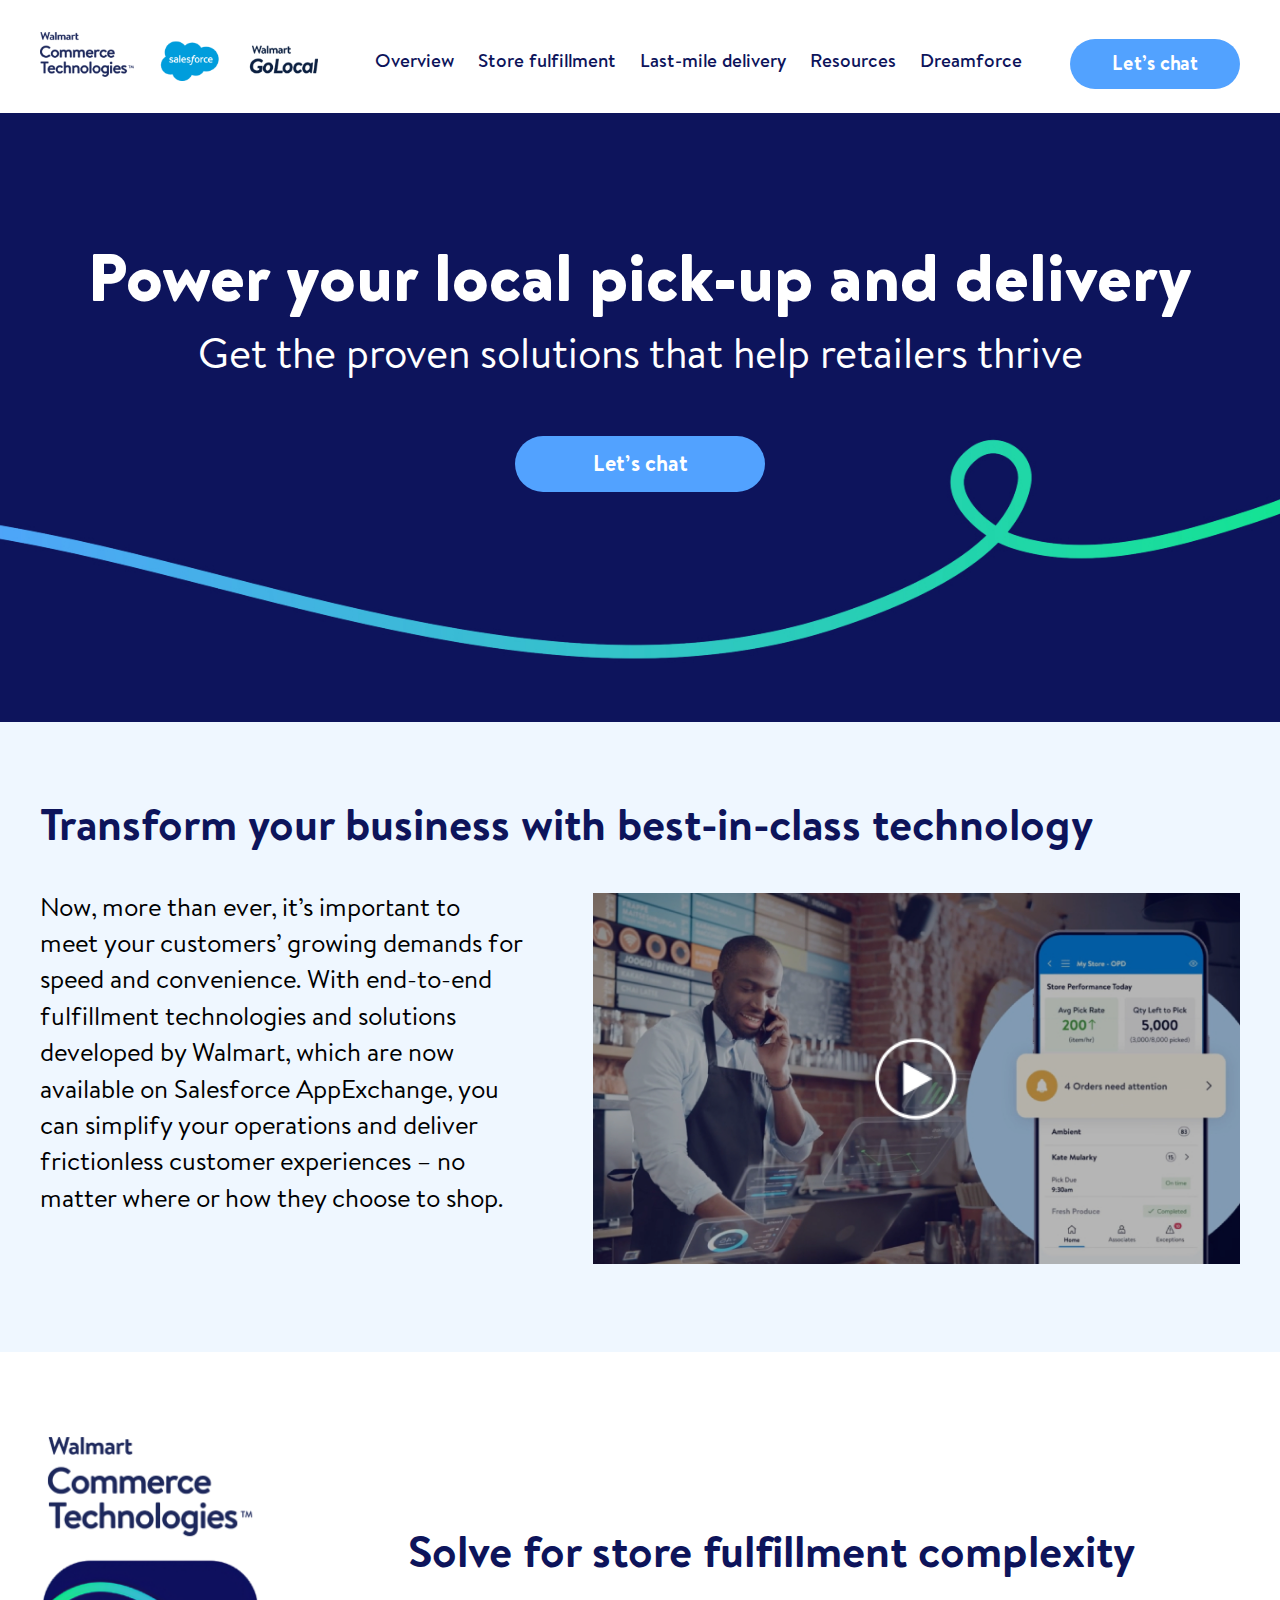
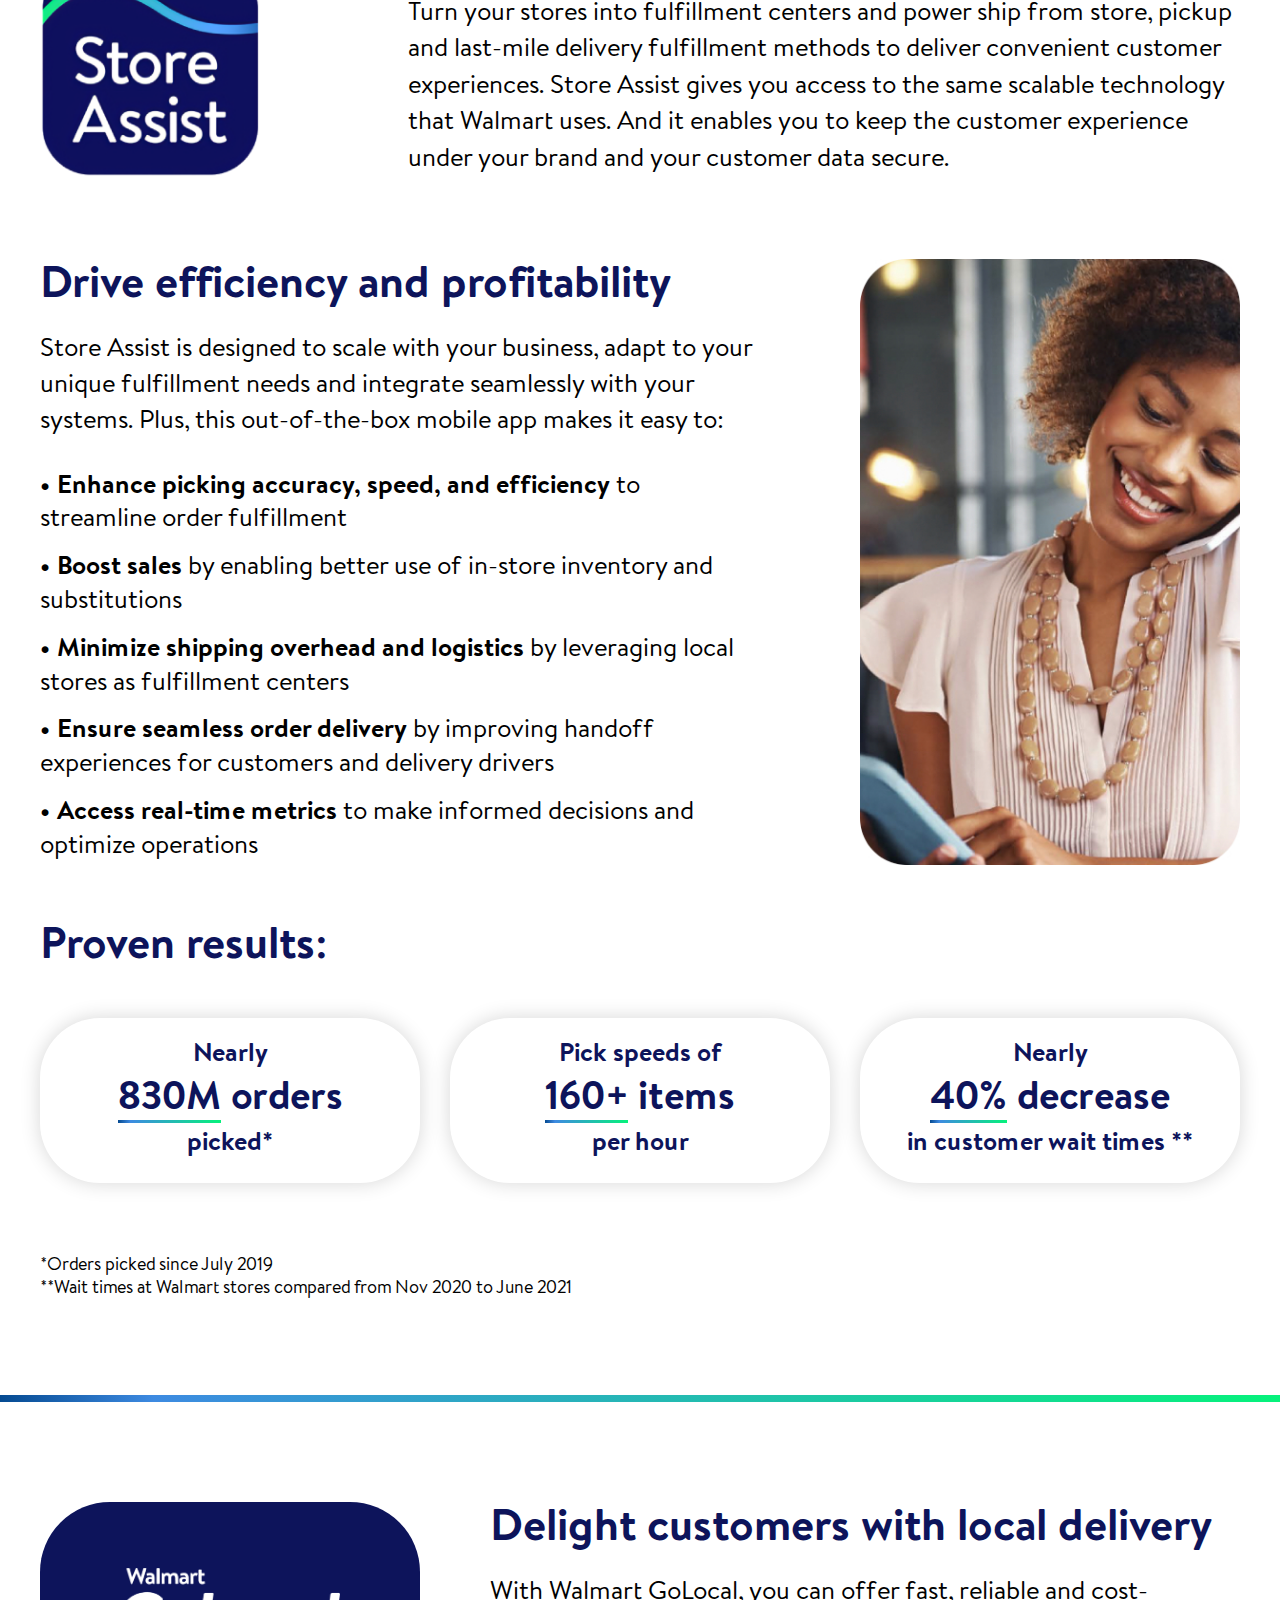
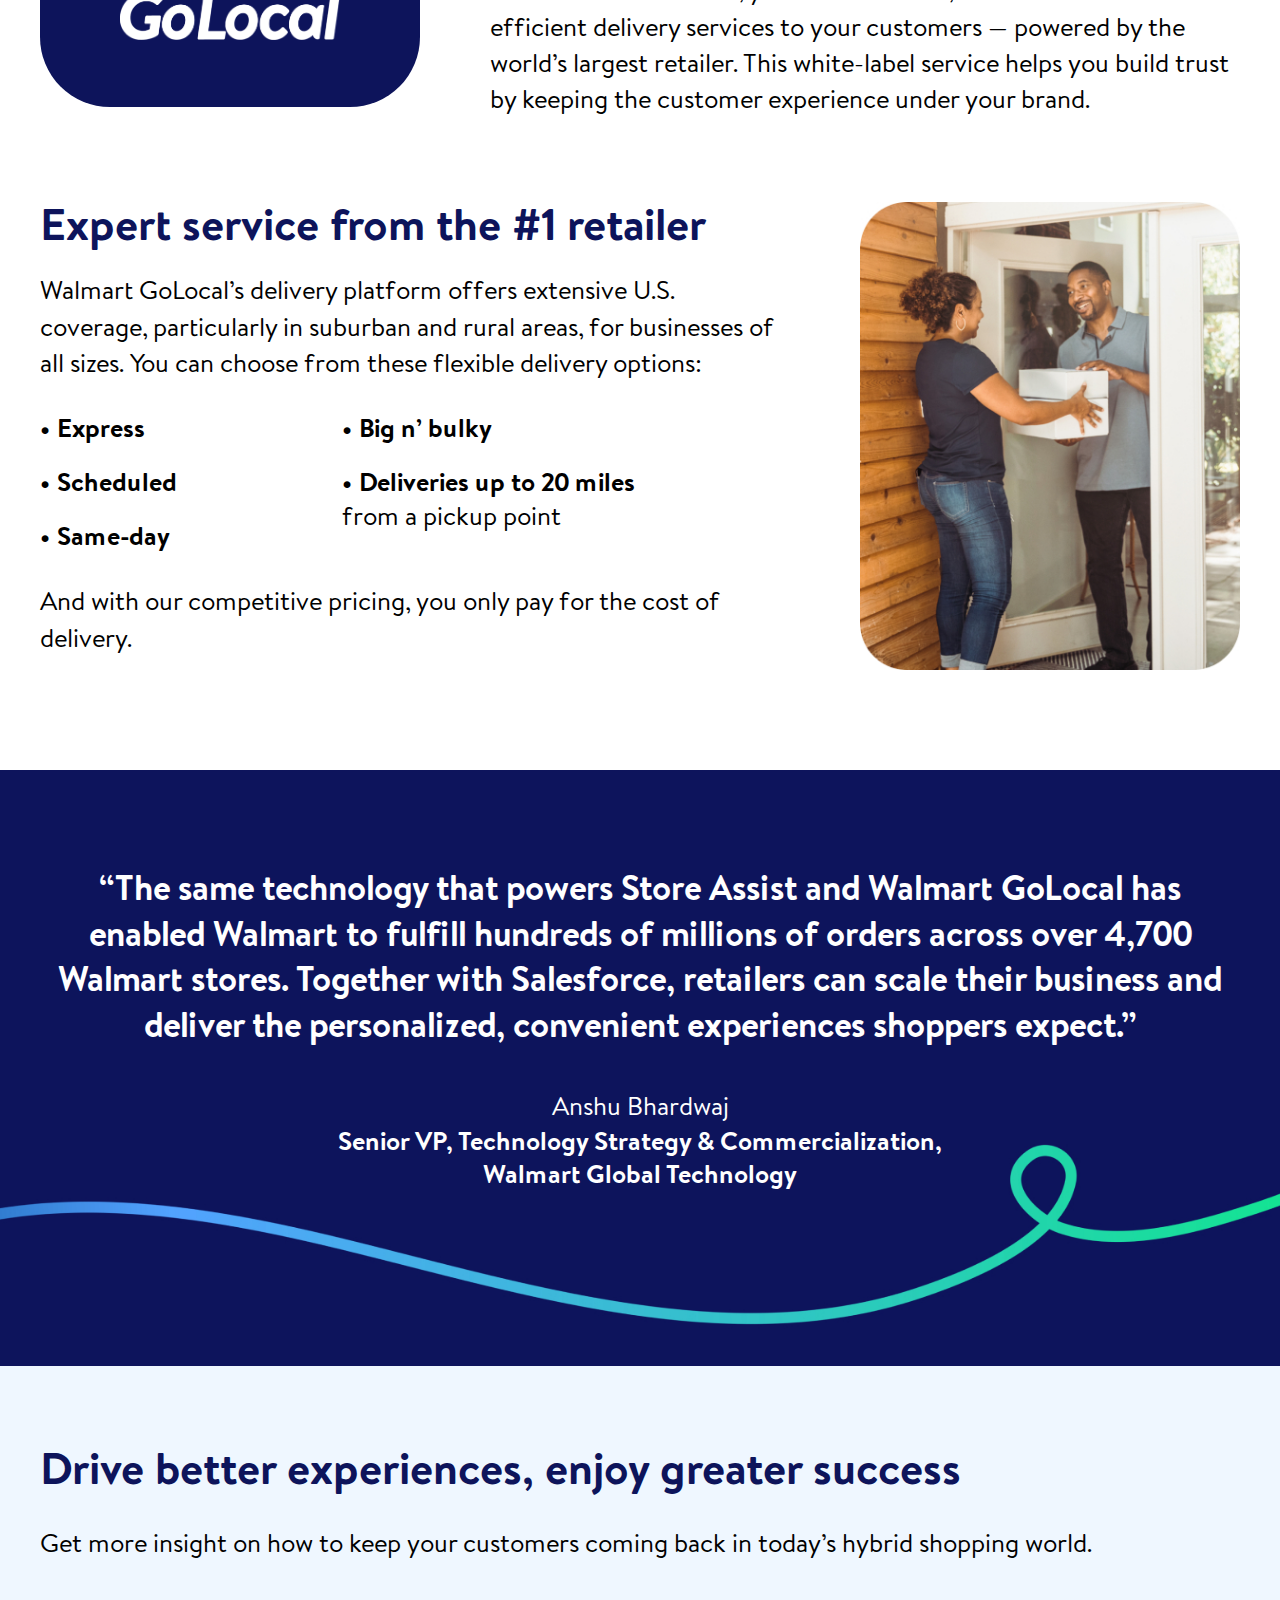
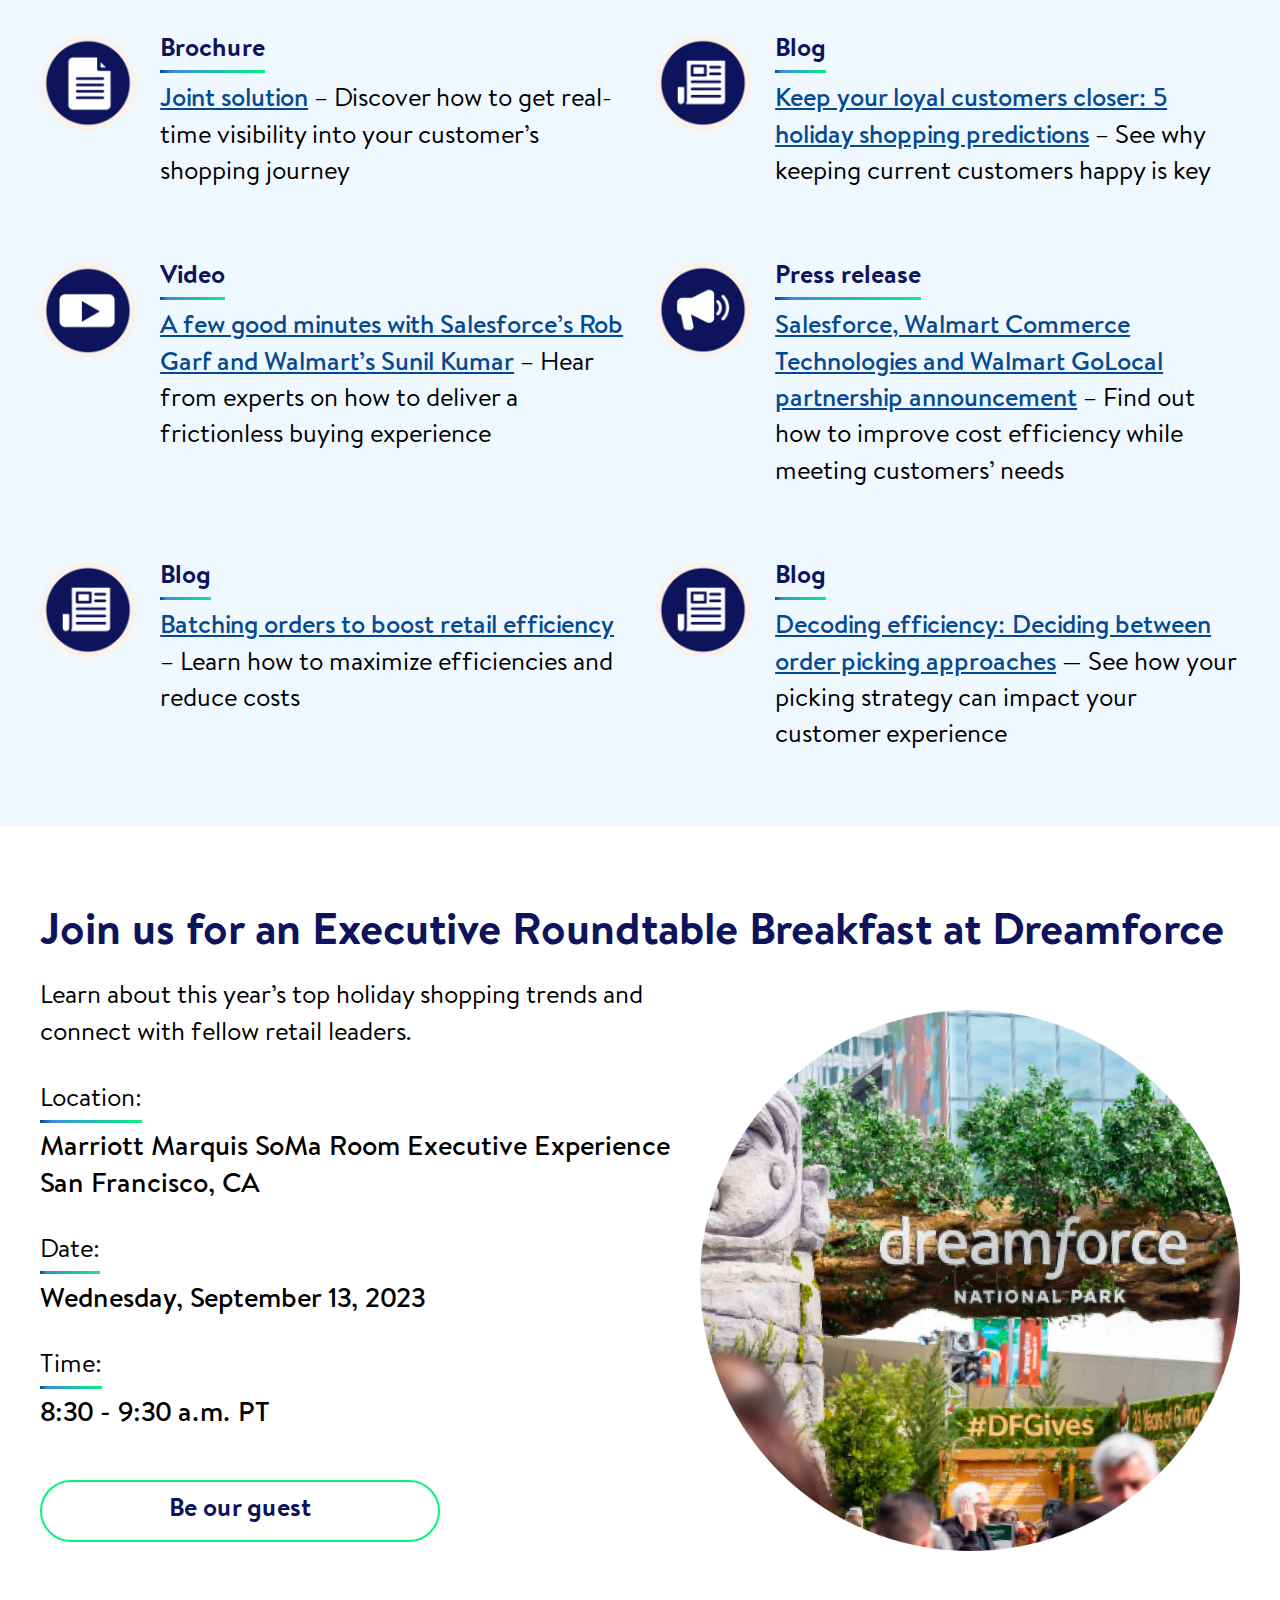
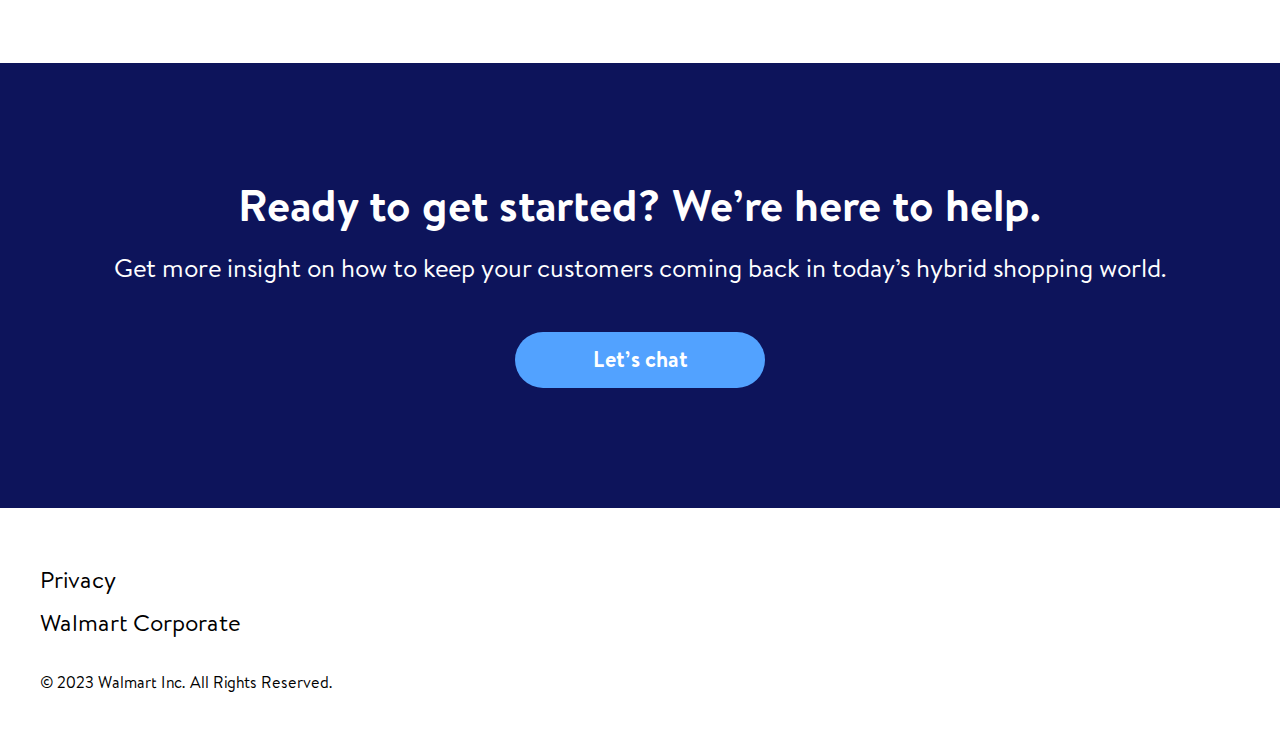
==== commit 0a5a3482: "update" ====
--- a/index.html
+++ b/index.html
@@ -16,7 +16,7 @@
   <!-- All CSS -->
 
  
-  <link rel="stylesheet" href="assets/css/video.css">
+ 
 
   <link rel="stylesheet" href="assets/css/grid.css">
    
@@ -57,7 +57,7 @@
             <li><a href="#golocal">Last-mile delivery </a></li>
             <li><a href="#Resources"> Resources</a></li>
             <li><a href="#Dreamforce"> Dreamforce</a></li>
-            <li><a class="chat-btn" href="javascript:void(0)"> Let’s chat</a></li>
+            <li><a class="chat-btn" href="javascript:void(0)"> <span>Let’s chat</span></a></li>
           </ul>
         </div>
       </div>
@@ -74,7 +74,7 @@
         <div class="banner-content">
           <h1> Power your local pick-up and delivery</h1>
           <p>Get the proven solutions that help retailers thrive</p>
-          <a class="chat-btn big-btn" href="javascript:void(0)"> Let’s chat</a>
+          <a class="chat-btn big-btn" href="javascript:void(0)"><span>Let’s chat</span></a>
         </div>
       </div>
     </div>
@@ -99,9 +99,10 @@
       <div class="col-lg-7">
         <div class="video-wrap">
  
-          <button class="lvideo" data-url="https://23254949.fs1.hubspotusercontent-na1.net/hubfs/23254949/GIFs/GIF%20with%20AppExchange%20Video.mp4">     <img class="w-100" src="assets/img/video-bg.jpg" />
+          <button id="videoplay" class="lvideo">   <img class="w-100" src="assets/img/video-bg.jpg" />
           <img src="assets/img/play-icon.png" alt="play icon" class="play-btn">
           </button>
+          <video id="video" class="d-none" controls="" loop="" playsinline="" autoplay=""><source src="https://23254949.fs1.hubspotusercontent-na1.net/hubfs/23254949/GIFs/GIF%20with%20AppExchange%20Video.mp4" type="video/mp4"></video>
         </div>
       </div>
     </div>
@@ -122,7 +123,7 @@
         <div class="col-lg-9">
           <div class="store-assist-right">
             <h2>Solve for store fulfillment complexity</h2>
-            <p> Turn your stores into fulfillment centers and power ship from store, pickup and last mile delivery fulfillment methods to deliver convenient customer experiences. Store Assist gives you access to the same scalable technology that Walmart uses. And it enables you to keep the customer experience under your brand and your customer data secure.</p>
+            <p> Turn your stores into fulfillment centers and power ship from store, pickup and last-mile delivery fulfillment methods to deliver convenient customer experiences. Store Assist gives you access to the same scalable technology that Walmart uses. And it enables you to keep the customer experience under your brand and your customer data secure.</p>
           </div>
         </div>
       </div>
@@ -139,7 +140,7 @@
             <p>Store Assist is designed to scale with your business, adapt to your unique fulfillment needs and integrate seamlessly with your systems. Plus, this out-of-the-box mobile app makes it easy to:</p>
                
             <ul>
-              <li><b>• Enhance picking accuracy, speed, and efficiency,</b> to streamline order fulfillment </li>
+              <li><b>• Enhance picking accuracy, speed, and efficiency</b> to streamline order fulfillment </li>
               <li> <b>• Boost sales</b> by enabling better use of in-store inventory and substitutions </li>
               <li><b>• Minimize shipping overhead and logistics</b> by leveraging local stores as fulfillment centers </li>
               <li> <b>• Ensure seamless order delivery</b> by improving handoff experiences for customers and delivery drivers</li>
@@ -183,7 +184,7 @@
           <div class="result-card">
             <p>Pick speeds of</p>
             <h3><span class="gred-line">160+</span>  items</h3>
-            <p>items per hour</p>
+            <p>  per hour</p>
           </div>
         </div>
               
@@ -200,7 +201,7 @@
         <div class="col-12">
           <div class="result-notice">
             <p>*Orders picked since July 2019 <br>
-              ** Wait times at Walmart stores compared from Nov 2020 to June 2021</p>
+              **Wait times at Walmart stores compared from Nov 2020 to June 2021</p>
           </div>
         </div>
       </div>
@@ -247,7 +248,7 @@
                 <ul>
      
                   <li><b>• Big n’ bulky</b></li>
-                  <li><b>• And deliveries up to 20 miles</b> <br> from a pickup point </li>
+                  <li><b>• Deliveries up to 20 miles</b> <br> from a pickup point </li>
                 </ul>
               </div>
            
@@ -292,7 +293,7 @@
       <div class="col-12">
         <div class="resources-title">
           <h2> Drive better experiences, enjoy greater success</h2>
-          <p>Get more insight on how to keep your customers coming back in today’s hybrid shopping world. <b>To access the resources below</b>, please opt-in and review our Privacy Policy.</p>
+          <p>Get more insight on how to keep your customers coming back in today’s hybrid shopping world.  </p>
         </div>
       </div>
     </div>
@@ -353,7 +354,7 @@
           </div>
           <div class="resources-body">
             <h4> <span class="gred-line">Blog </span></h4>
-            <p> <a href="https://www.walmartgolocal.com/content/go-local/go-local-home/articles/batching-orders-to-boost-retail-efficiency.html">Batching Orders to Boost Retail Efficiency</a> – Learn how you could maximize efficiencies and reduce costs</p>
+            <p> <a href="https://www.walmartgolocal.com/content/go-local/go-local-home/articles/batching-orders-to-boost-retail-efficiency.html">Batching orders to boost retail efficiency</a> – Learn how to maximize efficiencies and reduce costs</p>
           </div>
         </div>
       </div>
@@ -365,7 +366,7 @@
           </div>
           <div class="resources-body">
             <h4> <span class="gred-line">Blog </span></h4>
-            <p> <a href="https://commerce.walmart.com/content/walmart-commerce-tech/en_us/articles/order-picking-approaches.html">Decoding Efficiency: Deciding Between Order Picking Approaches</a> — See how your picking strategy can impact your customer experience</p>
+            <p> <a href="https://commerce.walmart.com/content/walmart-commerce-tech/en_us/articles/order-picking-approaches.html">Decoding efficiency: Deciding between order picking approaches</a> — See how your picking strategy can impact your customer experience</p>
           </div>
         </div>
       </div>
@@ -419,7 +420,7 @@
        <div class="cta-area-content">
         <h2> Ready to get started? We’re here to help.</h2>
         <p>Get more insight on how to keep your customers coming back in today’s hybrid shopping world.</p>
-        <a class="chat-btn big-btn" href="javascript:void(0)"> Let’s chat</a>
+        <a class="chat-btn big-btn" href="javascript:void(0)"><span>Let’s chat</span></a>
        </div>
       </div>
     </div>
@@ -446,7 +447,7 @@
 <script charset="utf-8" type="text/javascript" src="//js.hsforms.net/forms/embed/v2.js"></script>
  
   <script src="assets/js/vendor/jquery-3.4.1.min.js"></script>
-  <script src="assets/js/video.js"></script>
+ 
   <script src="assets/js/main.js"></script>
  
 
--- a/assets/css/style.css
+++ b/assets/css/style.css
@@ -1,15 +1,3 @@
- 
-
- @font-face {
-  font-family: 'Bogle';
-  src: url('../webfonts/Bogle-BlackItalic.woff2') format('woff2'),
-      url('../webfonts/Bogle-BlackItalic.woff') format('woff'),
-      url('../webfonts/Bogle-BlackItalic.svg#Bogle-BlackItalic') format('svg');
-  font-weight: 900;
-  font-style: italic;
-  font-display: swap;
-}
-
 @font-face {
   font-family: 'Bogle';
   src: url('../webfonts/Bogle-Black.woff2') format('woff2'),
@@ -22,6 +10,27 @@
 
 @font-face {
   font-family: 'Bogle';
+  src: url('../webfonts/Bogle-BlackItalic.woff2') format('woff2'),
+      url('../webfonts/Bogle-BlackItalic.woff') format('woff'),
+      url('../webfonts/Bogle-BlackItalic.svg#Bogle-BlackItalic') format('svg');
+  font-weight: 900;
+  font-style: italic;
+  font-display: swap;
+}
+ 
+
+@font-face {
+  font-family: 'Bogle';
+  src: url('../webfonts/Bogle-BoldItalic.woff2') format('woff2'),
+      url('../webfonts/Bogle-BoldItalic.woff') format('woff'),
+      url('../webfonts/Bogle-BoldItalic.svg#Bogle-BoldItalic') format('svg');
+  font-weight: 700;
+  font-style: italic;
+  font-display: swap;
+}
+ 
+@font-face {
+  font-family: 'Bogle';
   src: url('../webfonts/Bogle-Bold.woff2') format('woff2'),
       url('../webfonts/Bogle-Bold.woff') format('woff'),
       url('../webfonts/Bogle-Bold.svg#Bogle-Bold') format('svg');
@@ -32,10 +41,20 @@
 
 @font-face {
   font-family: 'Bogle';
-  src: url('../webfonts/Bogle-Italic.woff2') format('woff2'),
-      url('../webfonts/Bogle-Italic.woff') format('woff'),
-      url('../webfonts/Bogle-Italic.svg#Bogle-Italic') format('svg');
-  font-weight: 700;
+  src: url('../webfonts/Bogle-Medium.woff2') format('woff2'),
+      url('../webfonts/Bogle-Medium.woff') format('woff'),
+      url('../webfonts/Bogle-Medium.svg#Bogle-Medium') format('svg');
+  font-weight: 500;
+  font-style: normal;
+  font-display: swap;
+}
+
+@font-face {
+  font-family: 'Bogle';
+  src: url('../webfonts/Bogle-MediumItalic.woff2') format('woff2'),
+      url('../webfonts/Bogle-MediumItalic.woff') format('woff'),
+      url('../webfonts/Bogle-MediumItalic.svg#Bogle-MediumItalic') format('svg');
+  font-weight: 500;
   font-style: italic;
   font-display: swap;
 }
@@ -50,15 +69,18 @@
   font-display: swap;
 }
 
+ 
+
 @font-face {
   font-family: 'Bogle';
-  src: url('../webfonts/Bogle-BoldItalic.woff2') format('woff2'),
-      url('../webfonts/Bogle-BoldItalic.woff') format('woff'),
-      url('../webfonts/Bogle-BoldItalic.svg#Bogle-BoldItalic') format('svg');
-  font-weight: bold;
+  src: url('../webfonts/Bogle-Italic.woff2') format('woff2'),
+      url('../webfonts/Bogle-Italic.woff') format('woff'),
+      url('../webfonts/Bogle-Italic.svg#Bogle-Italic') format('svg');
+  font-weight: 400;
   font-style: italic;
   font-display: swap;
 }
+ 
 
 
 /************** Default CSS **************/
@@ -187,20 +209,20 @@
   display: -ms-flexbox;
   display: flex;
   -webkit-box-align: center;
-      -ms-flex-align: center;
-          align-items: center;
+  -ms-flex-align: center;
+  align-items: center;
   -webkit-box-pack: end;
-      -ms-flex-pack: end;
-          justify-content: end;
+  -ms-flex-pack: end;
+  justify-content: end;
   gap: 24px;
   margin-top: 15px;
 }
 
 .nav-items ul li a {
-  font-size: 18px;
+  font-size: 19px;
   display: inline-block;
   color: #0D145B;
-  font-weight: 700;
+  font-weight: 500;
   position: relative;
   -webkit-transition: .5s;
   -o-transition: .5s;
@@ -215,12 +237,18 @@
   border-radius: 32px;
   margin-left: 24px;
   text-align: center;
-  height: 44px;
-  width: 160px;
-  font-weight: 700;
-  padding: 13px 20px;
-}
-
+  height: 50px;
+  width: 170px;
+  font-weight: 700 !important;
+  display: flex !important;
+  justify-content: center;
+  align-items: center;
+}
+a.chat-btn span {
+    display: block;
+    line-height: 20px;
+    margin-top: 3px;
+}
 a.chat-btn:hover {
   background: #52a2ffbf;
 }
@@ -263,6 +291,7 @@
   z-index: 9991;
   background: #fff;
   width: 100%;
+  position: relative;
 }
 .banner-area {
     text-align: center;
@@ -289,8 +318,10 @@
     max-width: 250px;
     margin: 0 auto;
     height: 56px;
-    display: block;
-    padding: 18px 0px;
+    font-size: 22px !important;
+}
+a.chat-btn.big-btn span {
+    margin-top: 6px;
 }
 .fancybox-content {
   max-width: 800px!important;
@@ -435,12 +466,14 @@
 span.gred-line {
   display: inline-block;
   position: relative;
+  padding-bottom: 2px;
+  line-height: 32px;
 }
 
 span.gred-line:after {
   position: absolute;
   left: 0;
-  bottom: 6px;
+  bottom: -4px;
   background: transparent -webkit-gradient(linear, right top, left top, from(#06F27B), color-stop(88%, #3D8AE1), color-stop(100%, #054A91), to(#52A2FF)) 0% 0% no-repeat padding-box;
   background: transparent -o-linear-gradient(right, #06F27B 0%, #3D8AE1 88%, #054A91 100%, #52A2FF 100%) 0% 0% no-repeat padding-box;
   background: transparent linear-gradient(270deg, #06F27B 0%, #3D8AE1 88%, #054A91 100%, #52A2FF 100%) 0% 0% no-repeat padding-box;
@@ -607,12 +640,12 @@
 .resources-body a {
   font-size: 100%;
   color: #054A91;
-  font-weight: 700;
+  font-weight: 500;
   text-decoration: underline;
 }
 
 .resources-body h4 span.gred-line:after {
-  bottom: 0px;
+  bottom: -4px;
 }
 
 .resources-body p {
@@ -651,6 +684,8 @@
 
 .join-item h4 {
     font-size: 28px;
+    font-weight: 500;
+    color: #000000;
 }
  
 .join-item {
@@ -888,4 +923,7 @@
   color: #fff;
   font-size: 18px;
 }
+.video-wrap video {
+  width: 100%;
+}
 /************** Template CSS End **************/--- a/assets/css/responsive.css
+++ b/assets/css/responsive.css
@@ -428,6 +428,15 @@
     .join-item h4 {
         font-size: 20px;
     }
+    .result-notice {
+        padding-top: 20px;
+        padding-bottom: 10px;
+    }
+    .result-notice p {
+       
+        font-size: 15px;
+       
+    }
 }
 
 /* Small devices (landscape phones, 576px and up) */
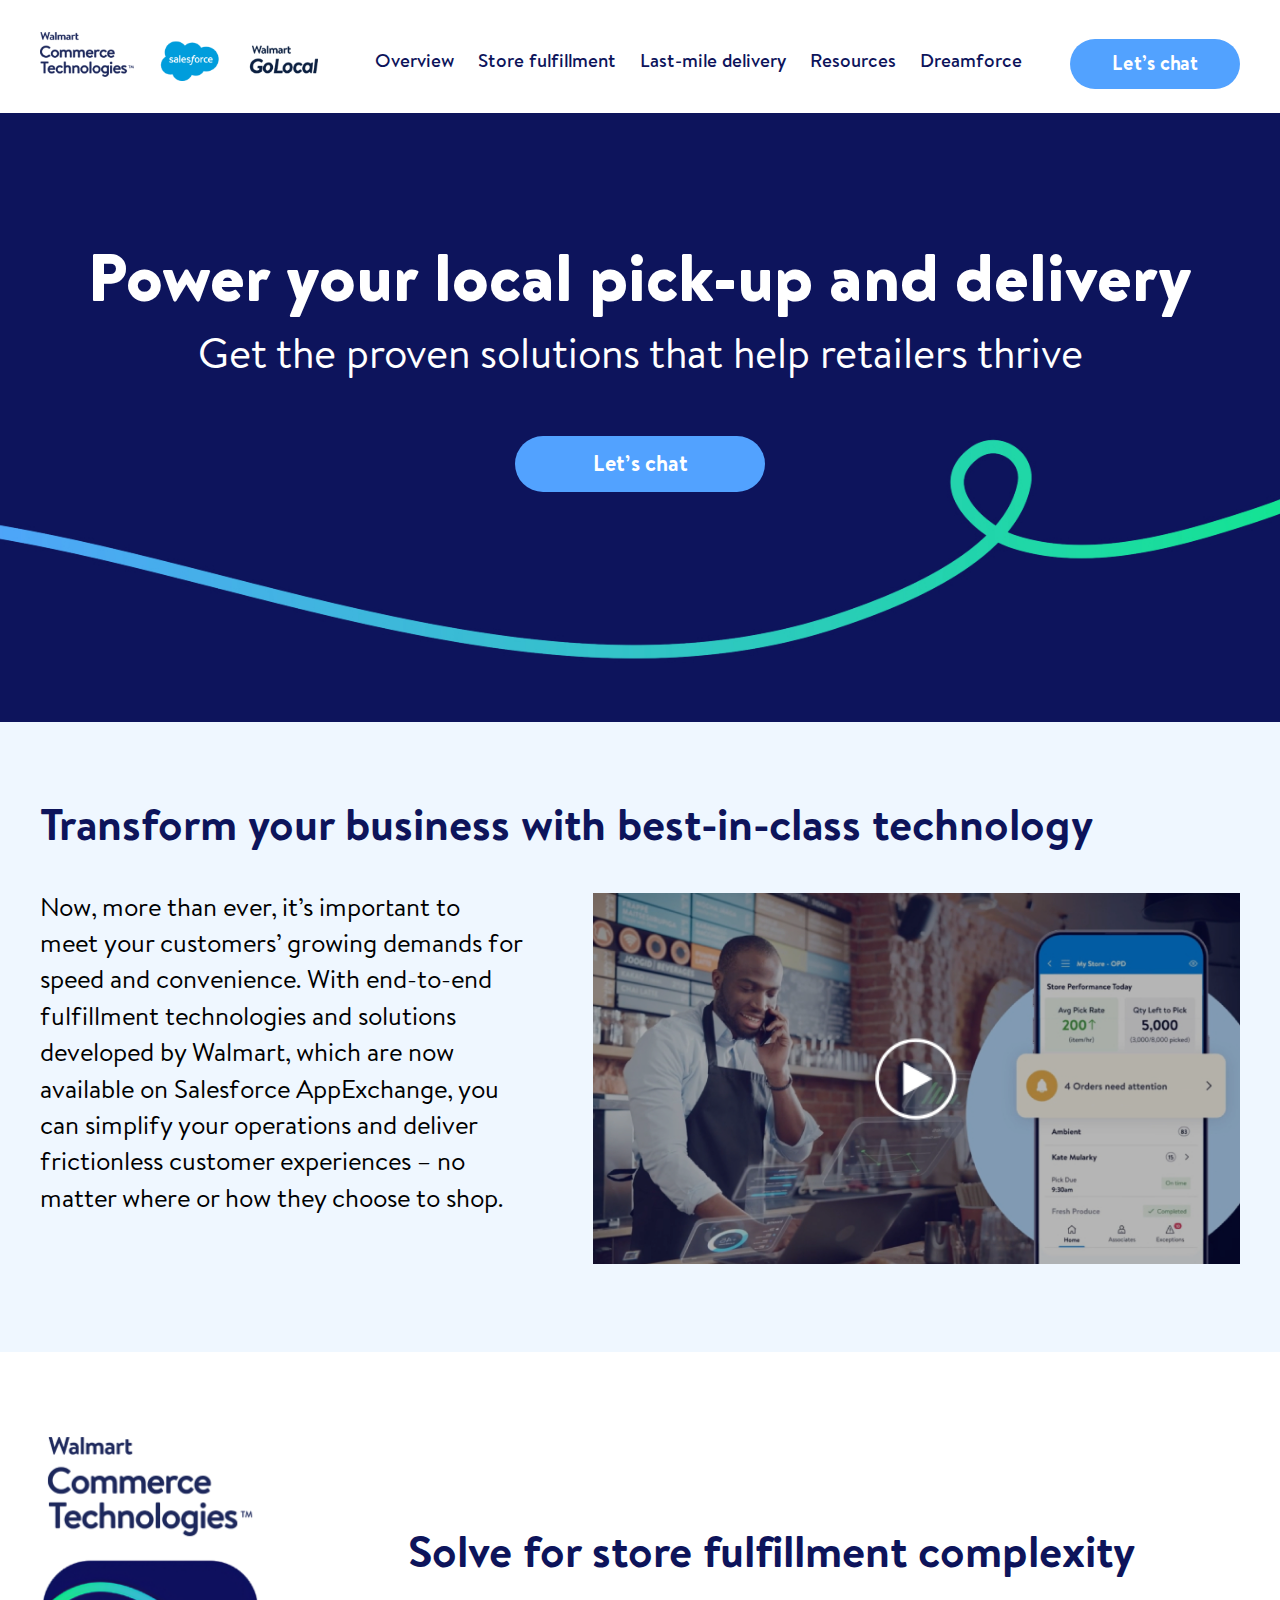
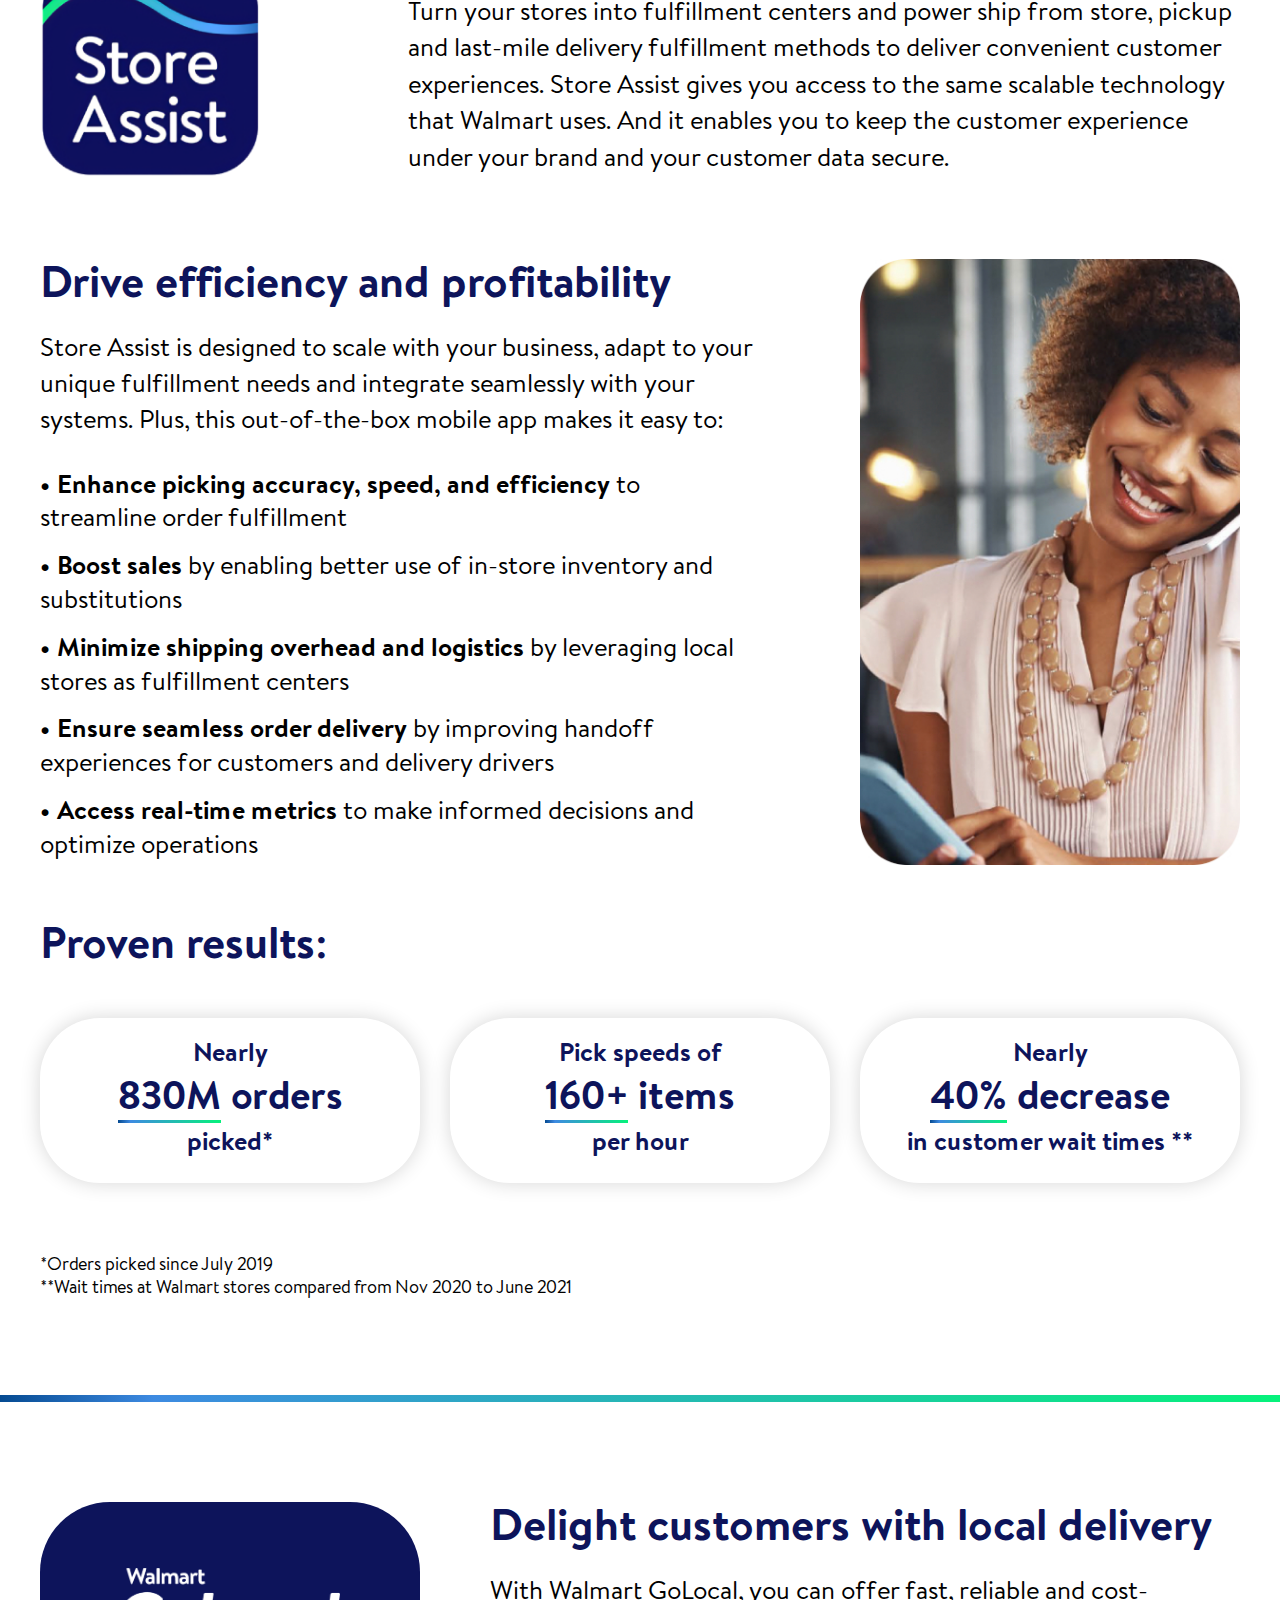
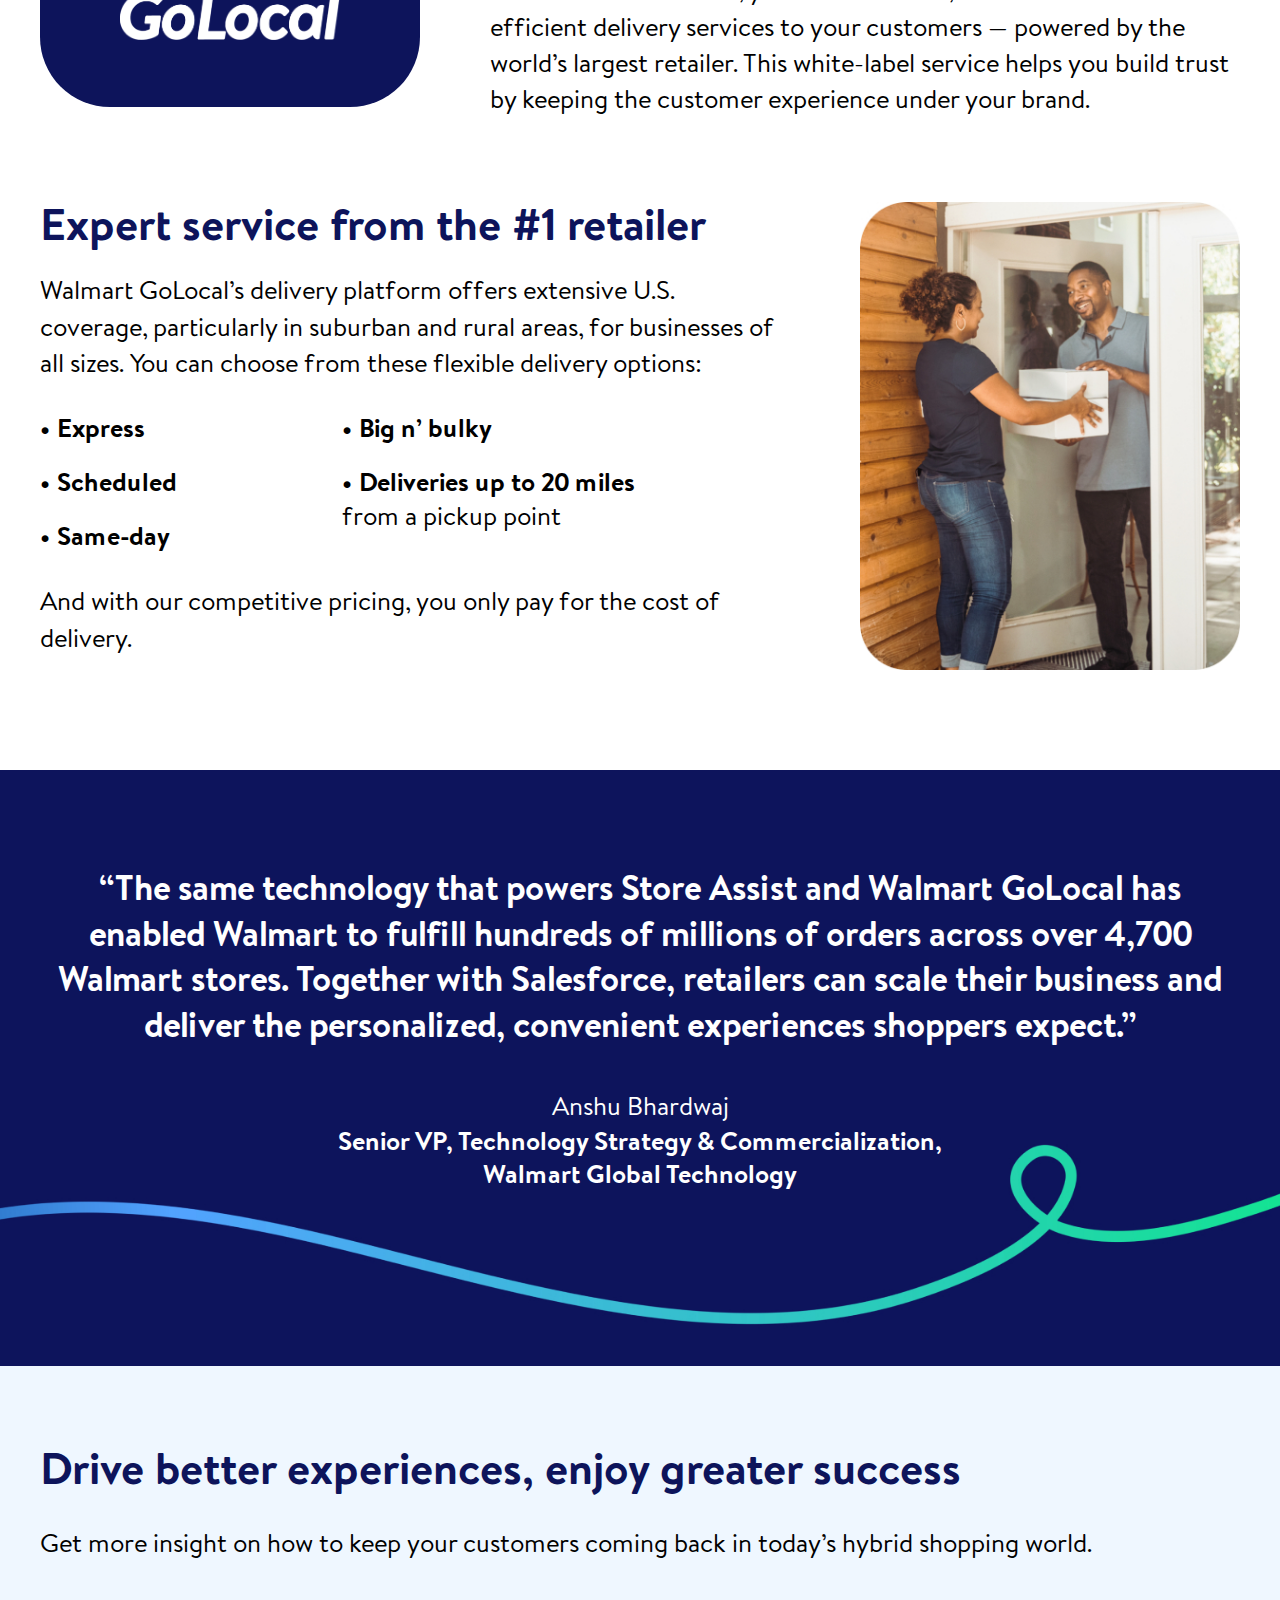
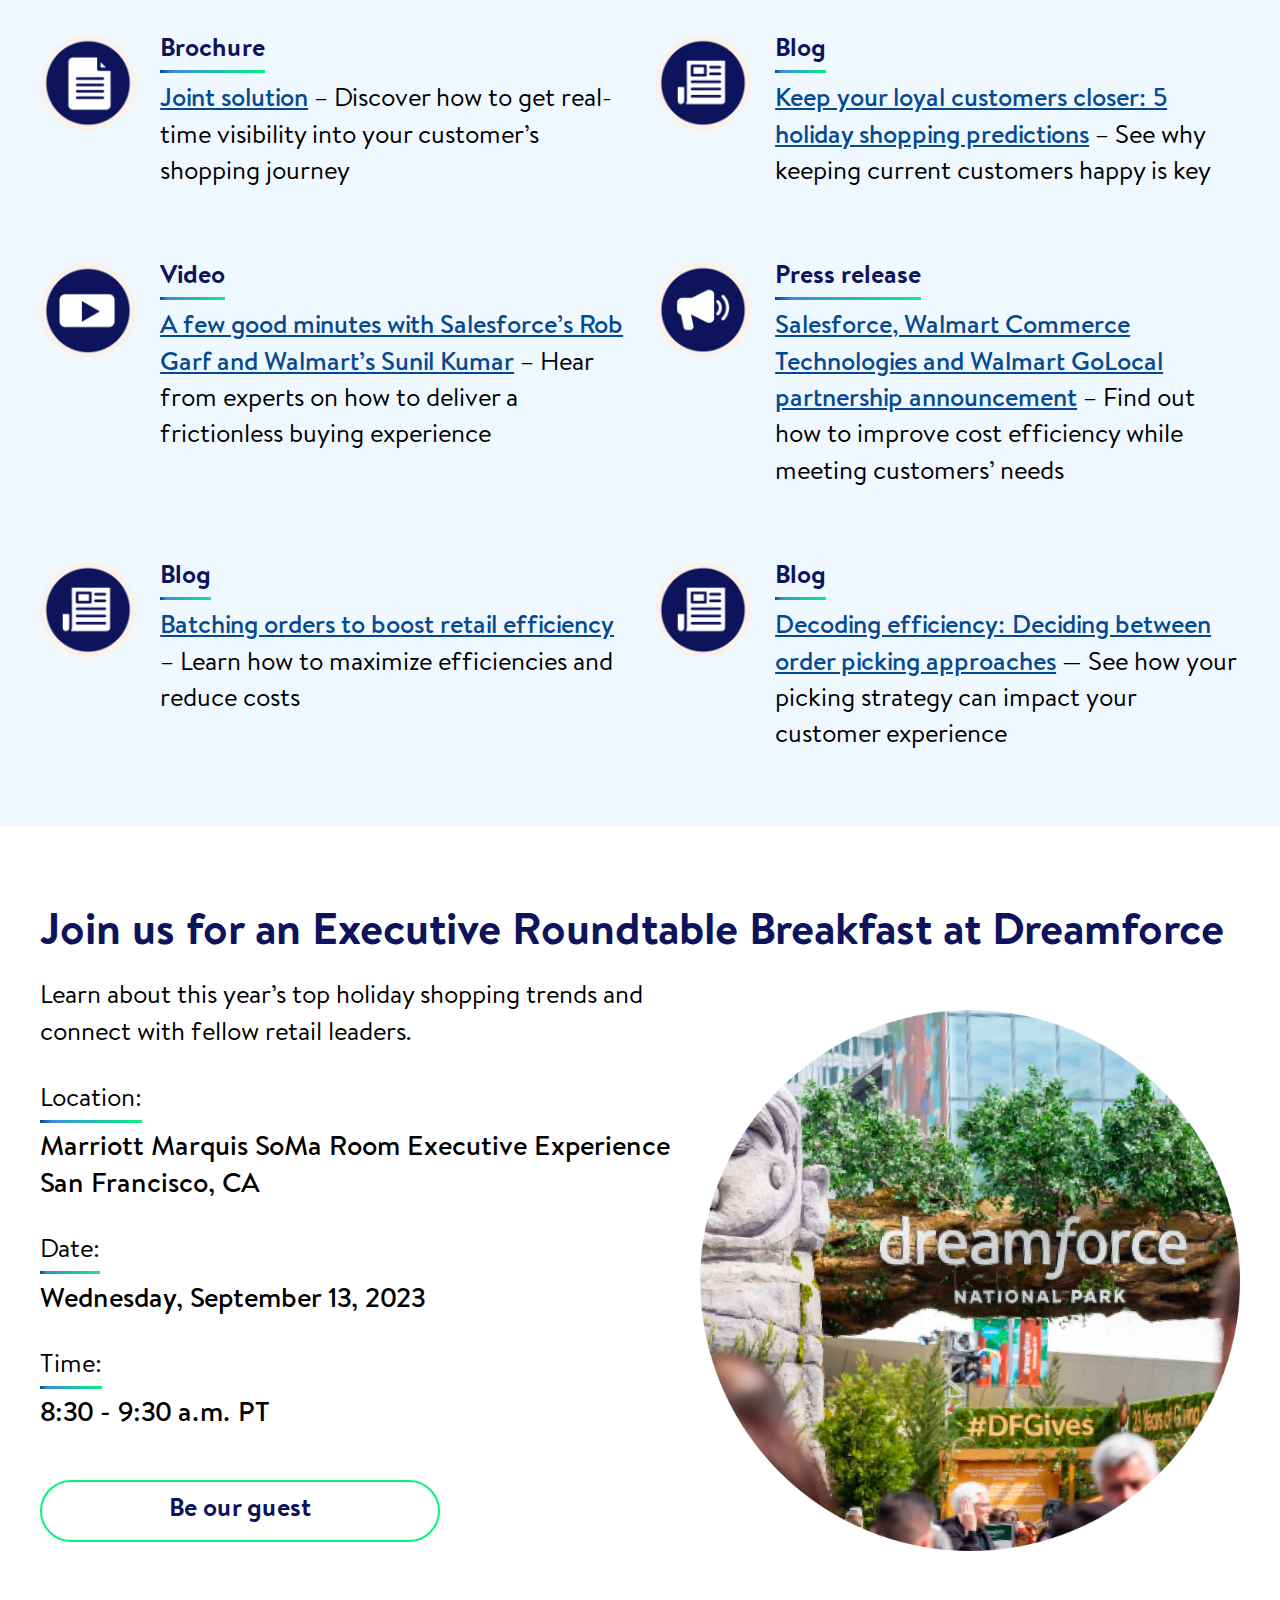
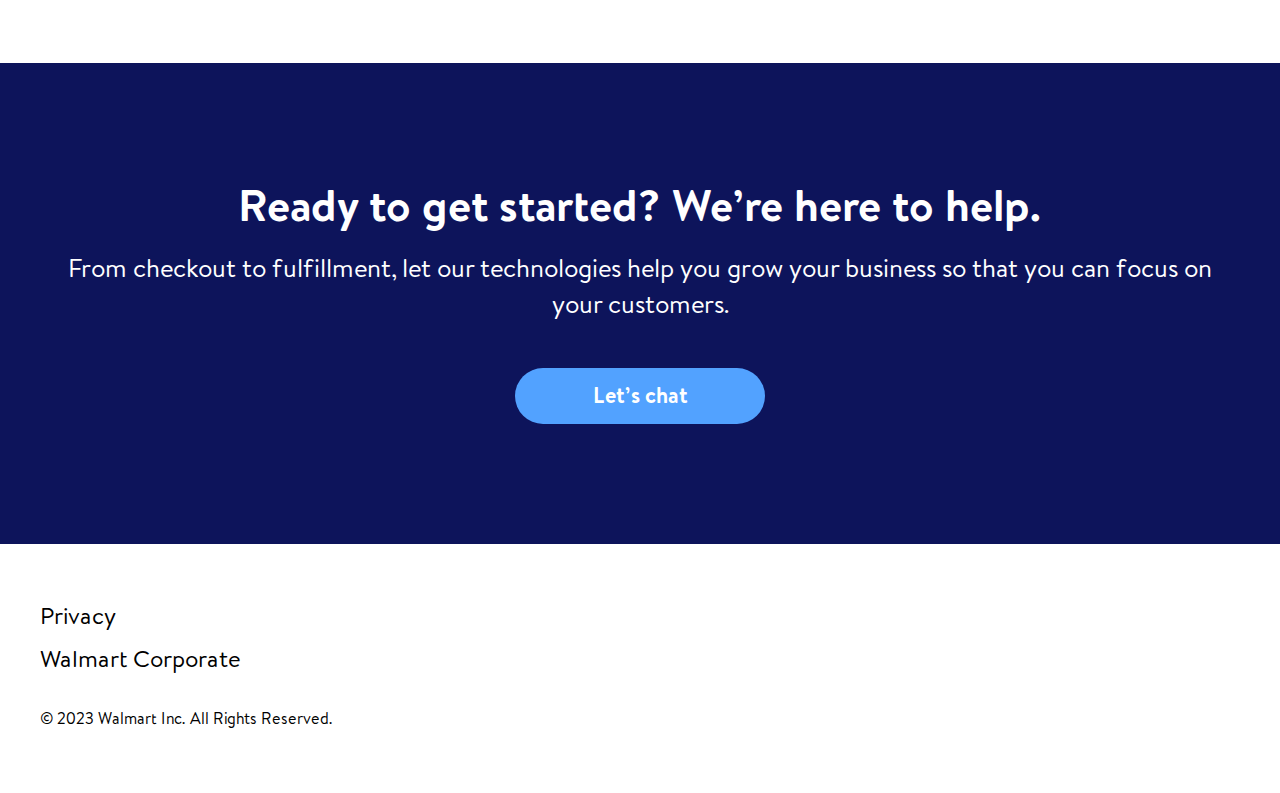
==== commit 0a8e2cee: "update" ====
--- a/index.html
+++ b/index.html
@@ -419,7 +419,7 @@
       <div class="col-12">
        <div class="cta-area-content">
         <h2> Ready to get started? We’re here to help.</h2>
-        <p>Get more insight on how to keep your customers coming back in today’s hybrid shopping world.</p>
+        <p>From checkout to fulfillment, let our technologies help you grow your business so that you can focus on your customers.</p>
         <a class="chat-btn big-btn" href="javascript:void(0)"><span>Let’s chat</span></a>
        </div>
       </div>
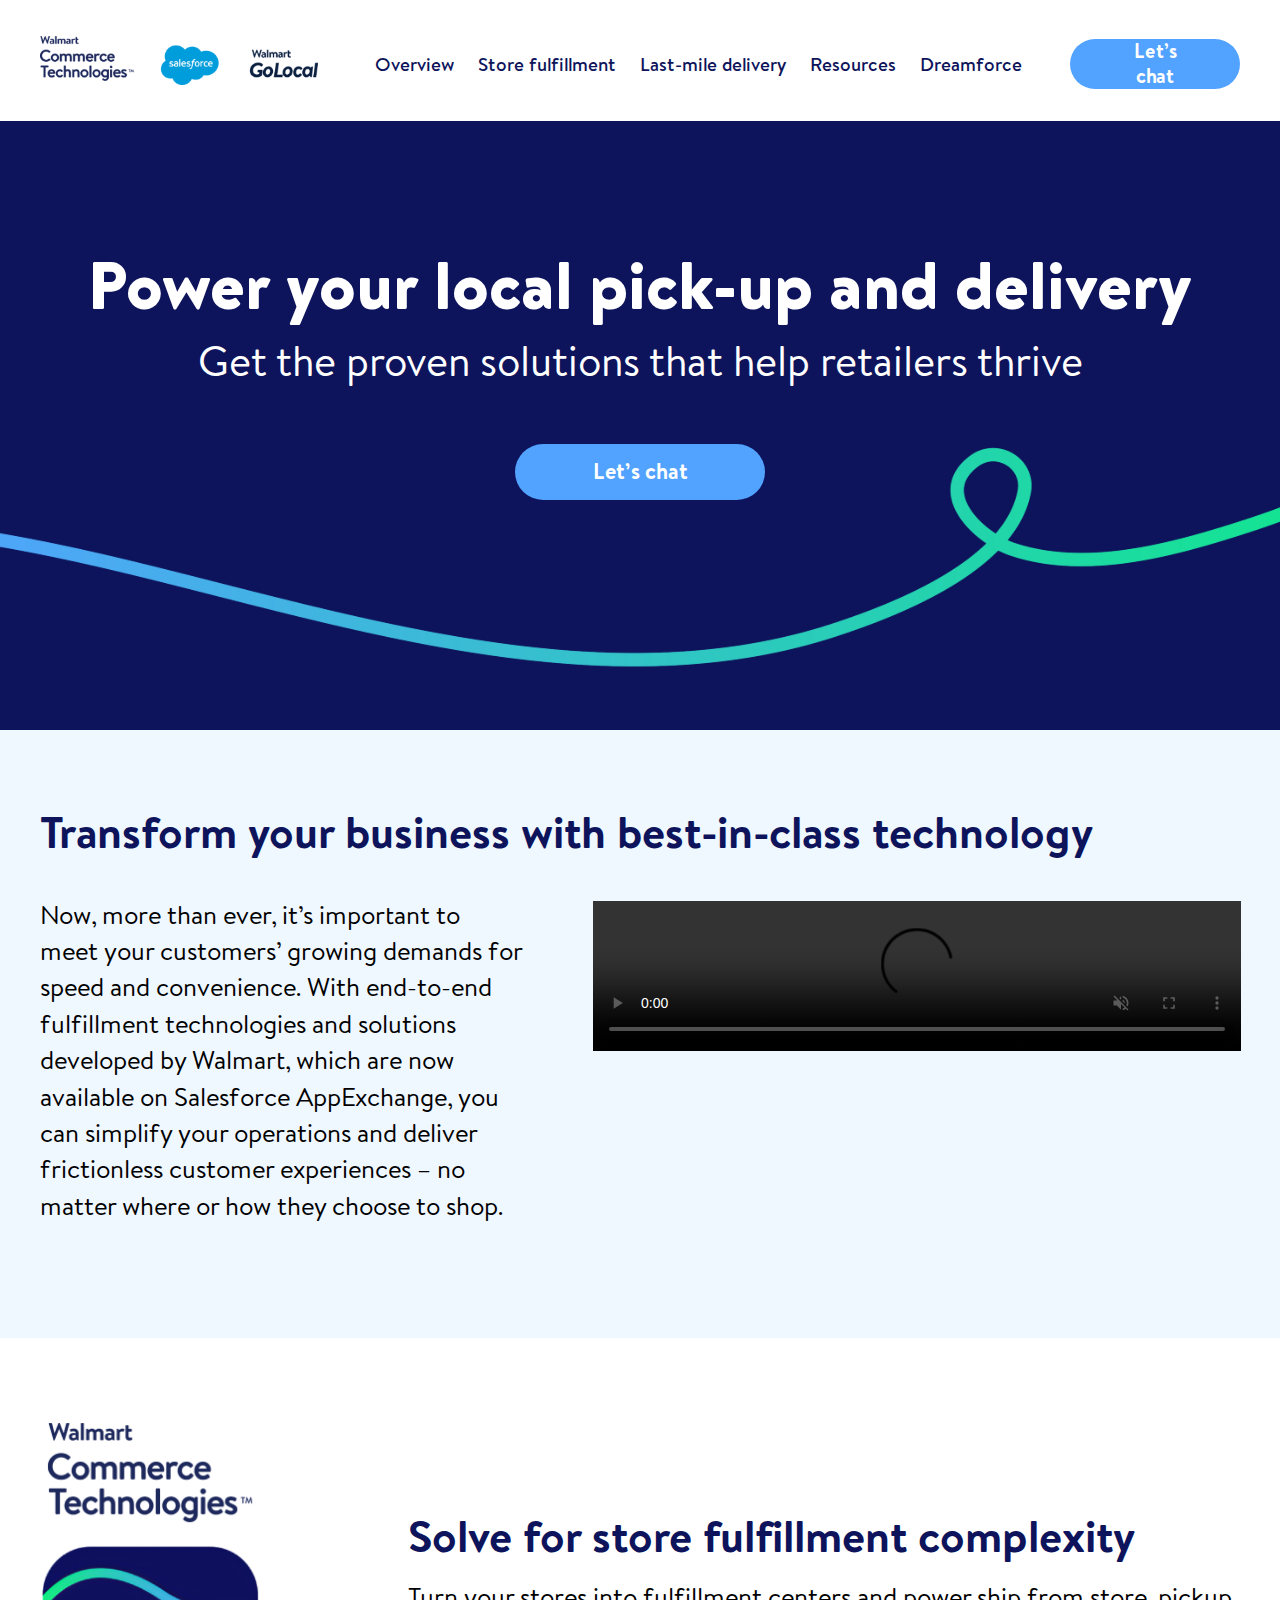
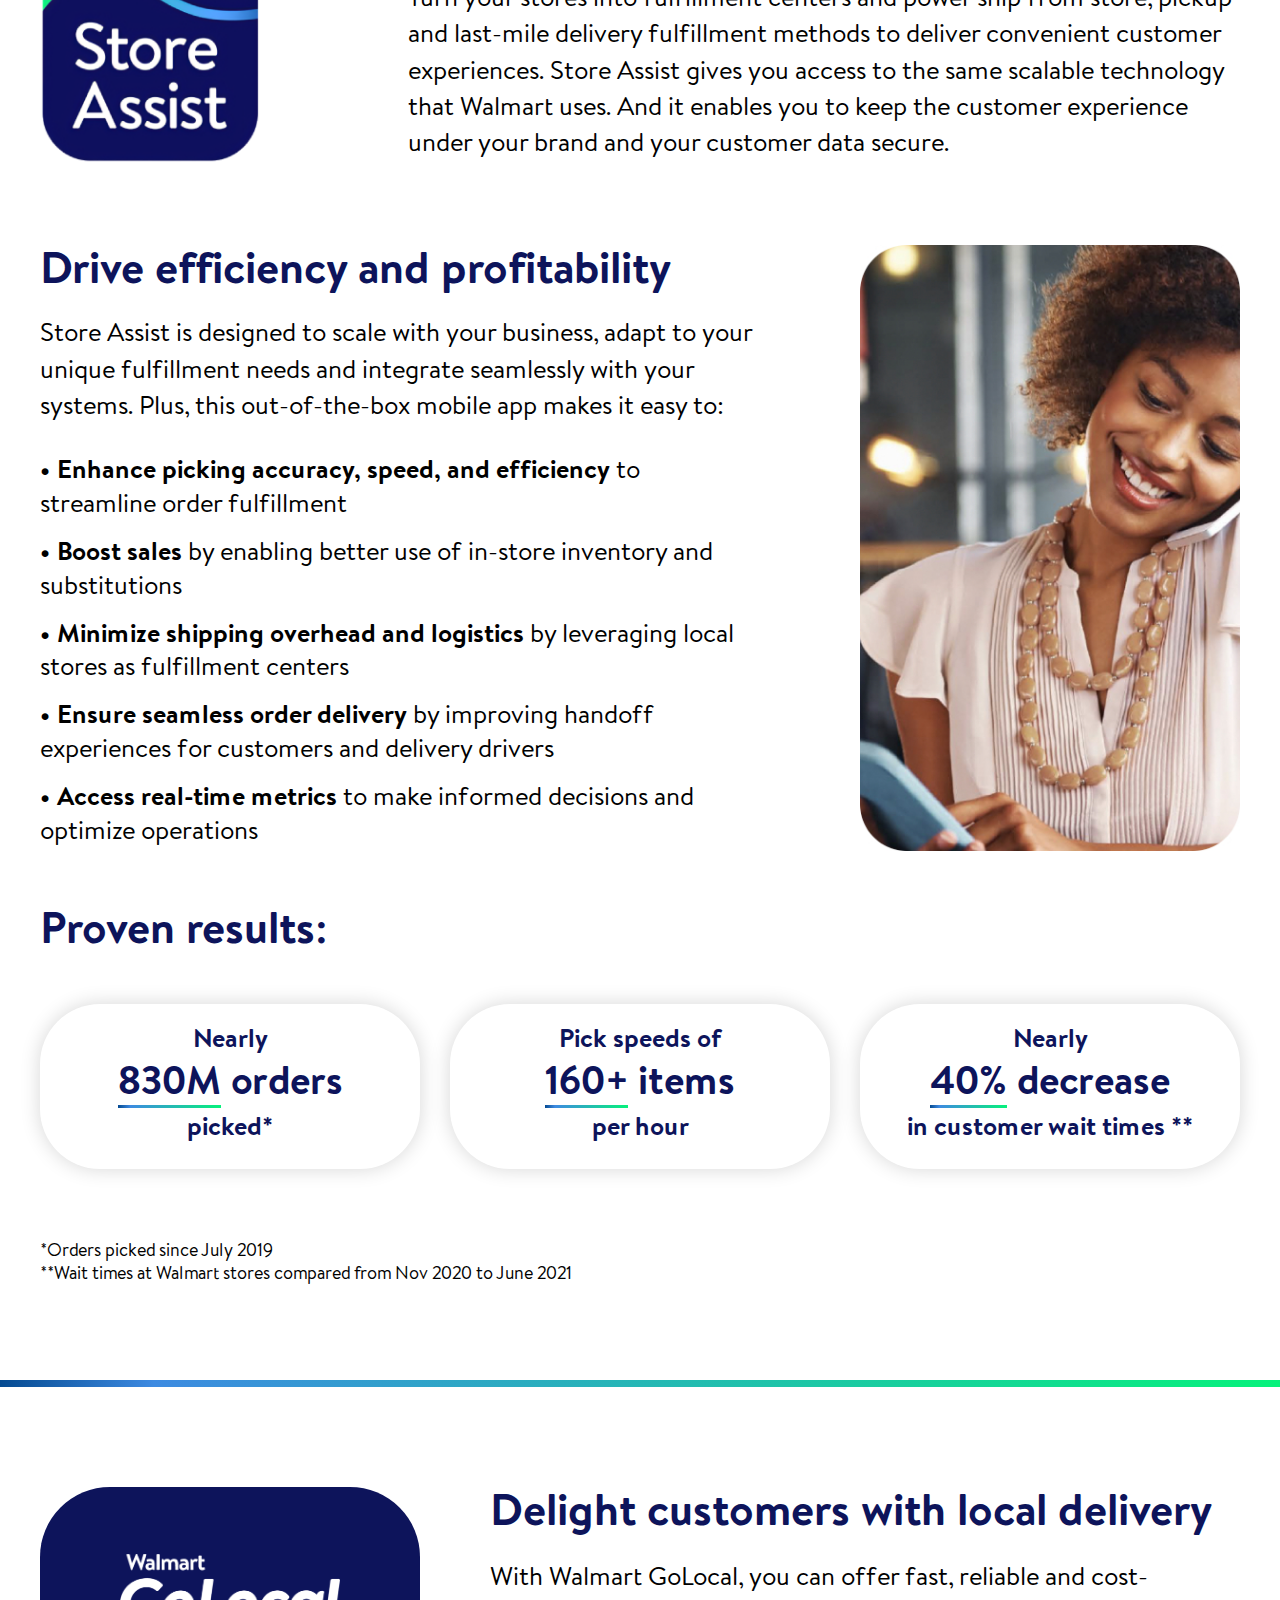
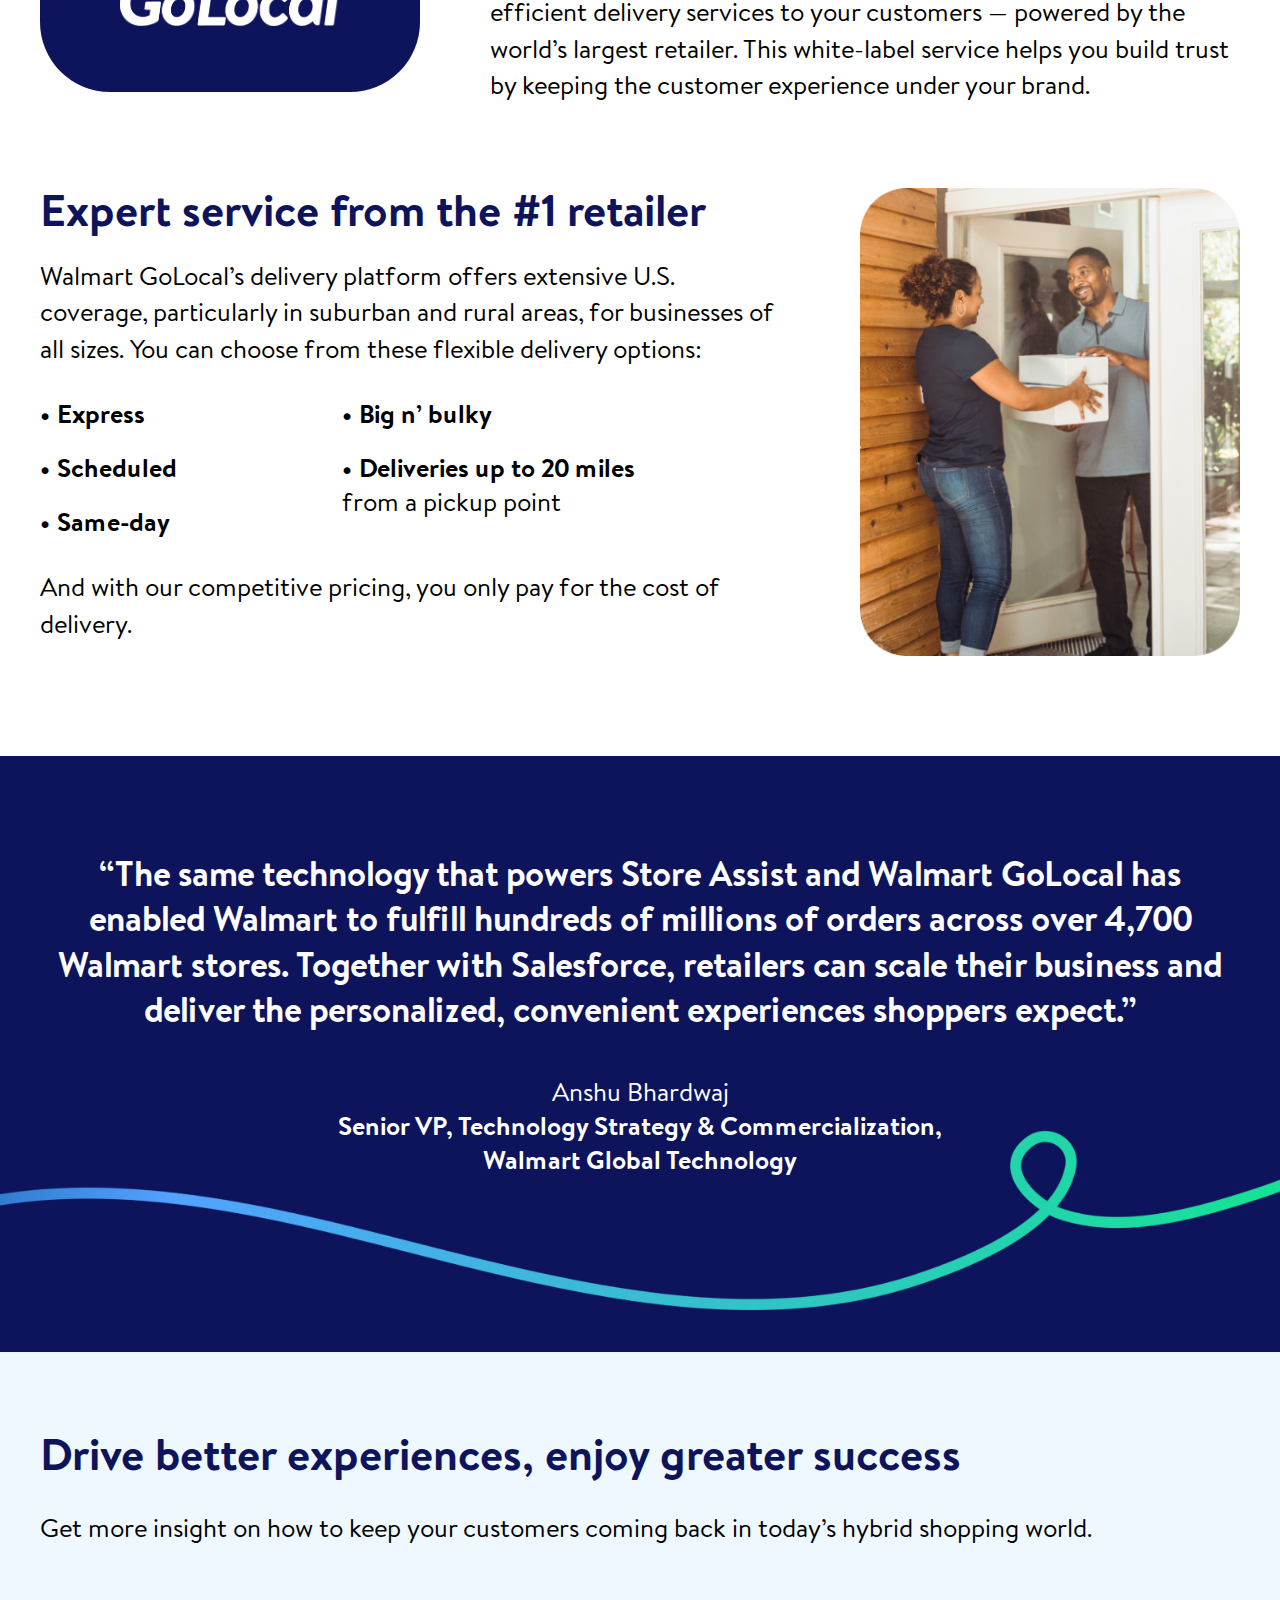
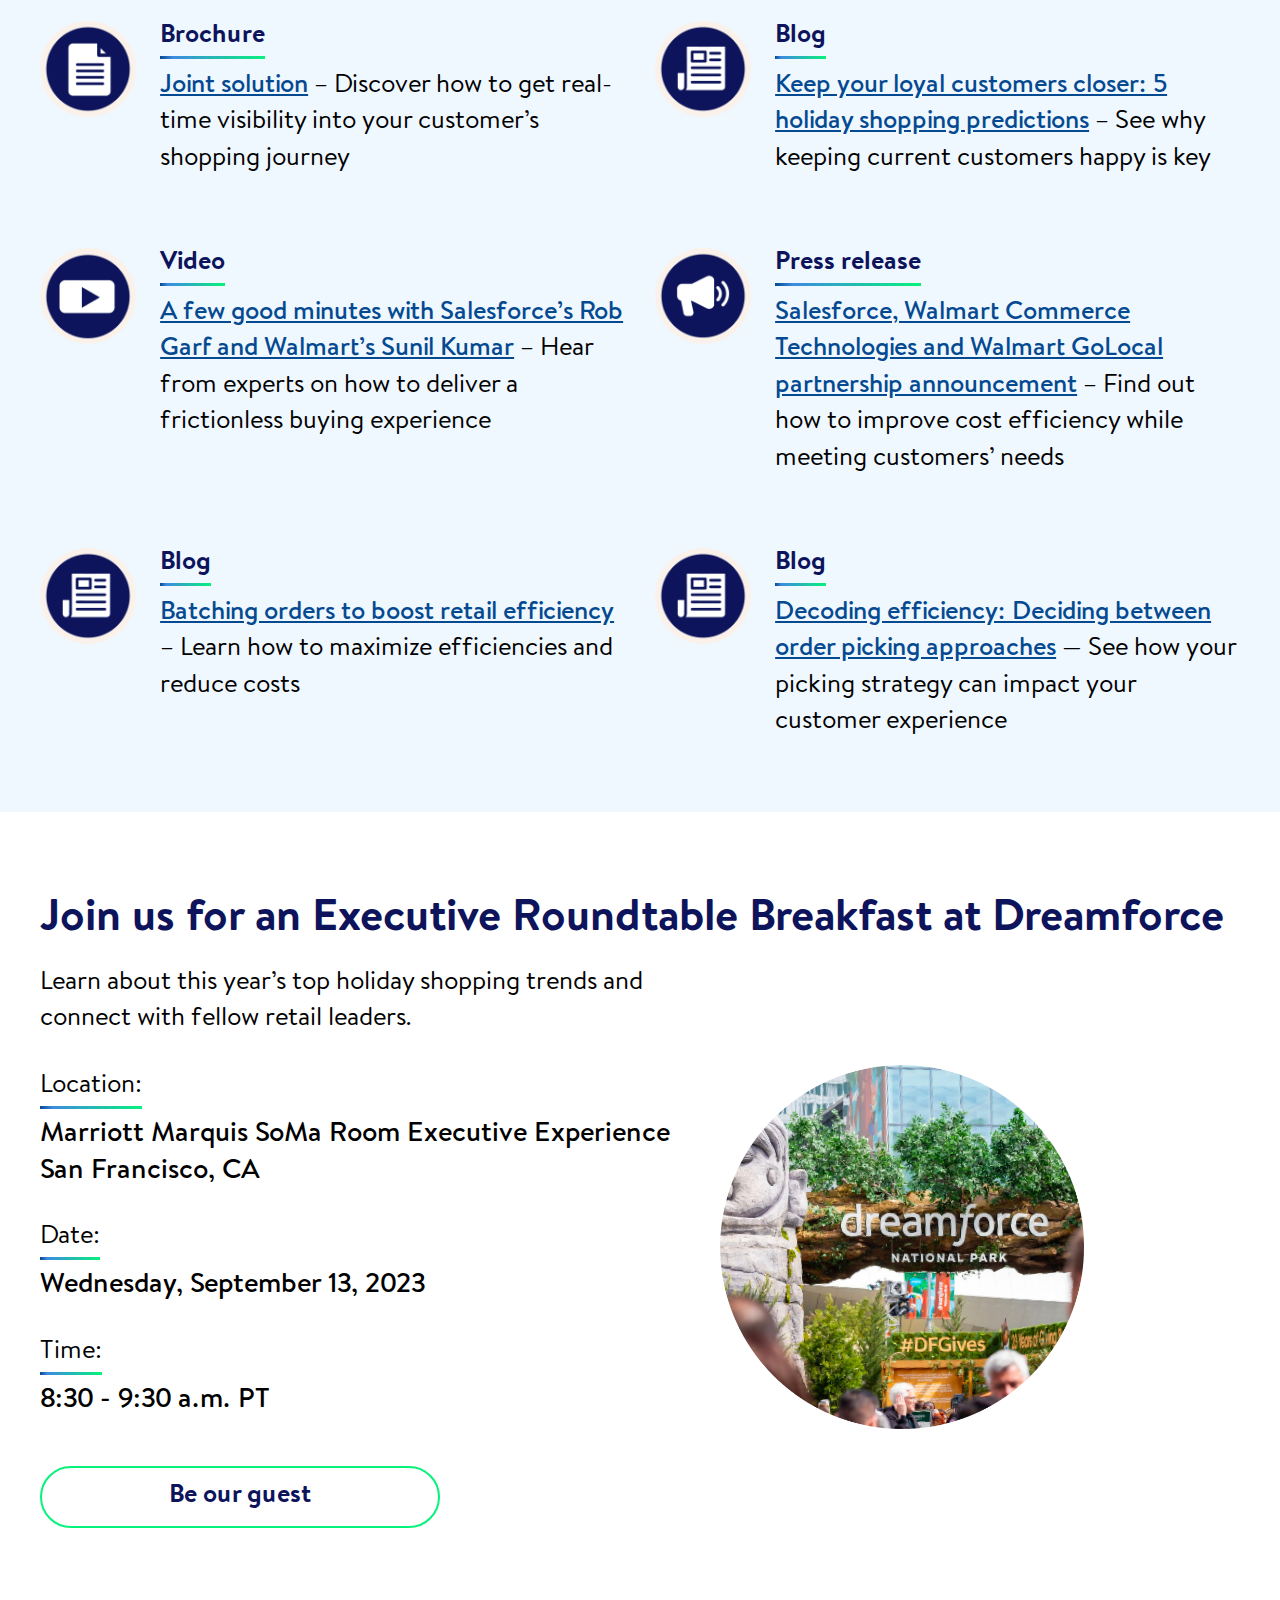
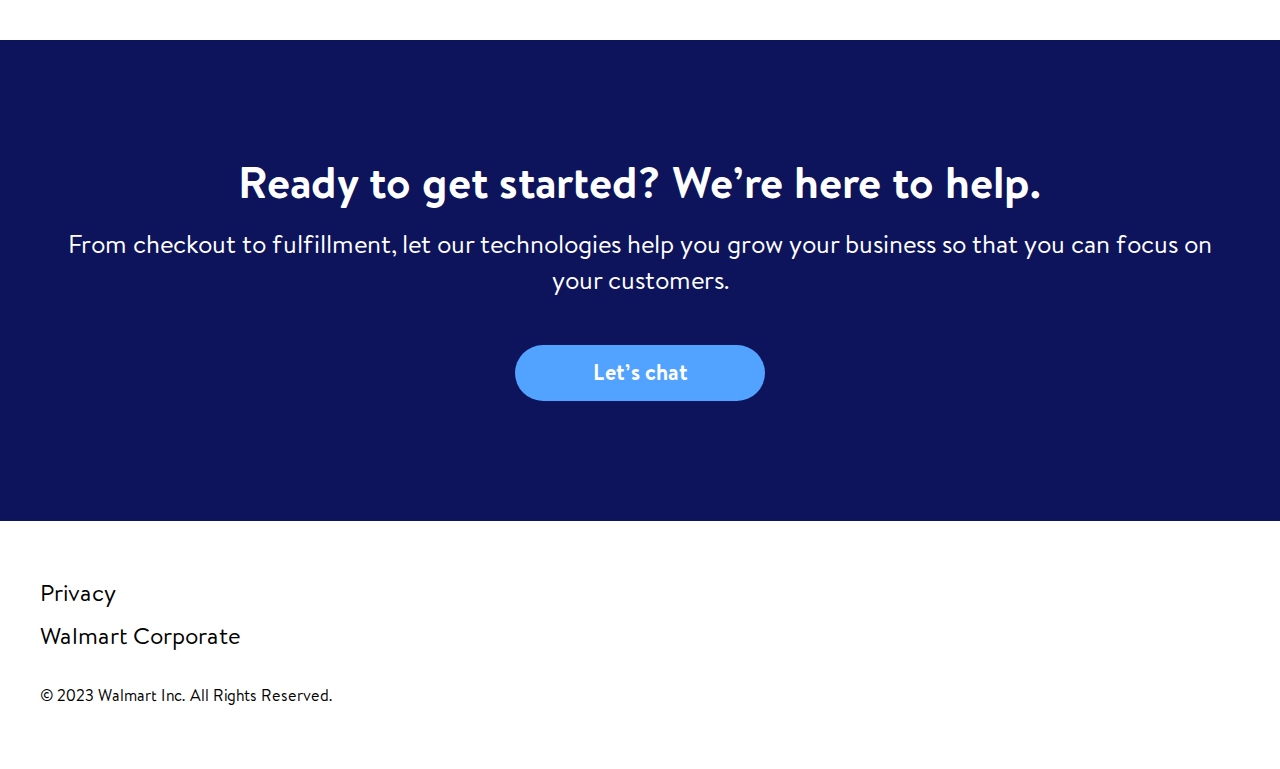
==== commit 1741ab6e: "update" ====
--- a/index.html
+++ b/index.html
@@ -16,7 +16,7 @@
   <!-- All CSS -->
 
  
- 
+  <!-- <link href="https://vjs.zencdn.net/8.3.0/video-js.css" rel="stylesheet" /> -->
 
   <link rel="stylesheet" href="assets/css/grid.css">
    
@@ -97,12 +97,14 @@
         </div>
       </div>
       <div class="col-lg-7">
-        <div class="video-wrap">
- 
-          <button id="videoplay" class="lvideo">   <img class="w-100" src="assets/img/video-bg.jpg" />
+        <div class="video-wrap" style="position:relative">
+ 
+          <!-- <button id="videoplay" class="lvideo">   <img class="w-100" src="assets/img/video-bg.jpg" />
           <img src="assets/img/play-icon.png" alt="play icon" class="play-btn">
-          </button>
-          <video id="video" class="d-none" controls="" loop="" playsinline="" autoplay=""><source src="https://23254949.fs1.hubspotusercontent-na1.net/hubfs/23254949/GIFs/GIF%20with%20AppExchange%20Video.mp4" type="video/mp4"></video>
+          </button> -->
+          <video    
+           
+          class=" " id="video"  controls="" loop="" playsinline="" autoplay="" muted ><source src="https://23254949.fs1.hubspotusercontent-na1.net/hubfs/23254949/GIFs/GIF%20with%20AppExchange%20Video.mp4" type="video/mp4"></video>
         </div>
       </div>
     </div>
@@ -306,7 +308,7 @@
           </div>
           <div class="resources-body">
             <h4> <span class="gred-line">Brochure </span></h4>
-            <p><a href="	https://drive.google.com/file/d/1d7vOx9CEAP4wCuIUCgboRtD3IrUck8mh/view?usp=drive_link">Joint solution</a> – Discover how to get real-time visibility into your customer’s shopping journey </p>
+            <p><a href="assets/img/Joint-Solution-Sheet_One-Pager.pdf">Joint solution</a> – Discover how to get real-time visibility into your customer’s shopping journey </p>
           </div>
         </div>
       </div>
@@ -447,7 +449,8 @@
 <script charset="utf-8" type="text/javascript" src="//js.hsforms.net/forms/embed/v2.js"></script>
  
   <script src="assets/js/vendor/jquery-3.4.1.min.js"></script>
- 
+  <!-- <script src="https://vjs.zencdn.net/8.3.0/video.min.js"></script> -->
+
   <script src="assets/js/main.js"></script>
  
 
--- a/assets/css/style.css
+++ b/assets/css/style.css
@@ -240,14 +240,16 @@
   height: 50px;
   width: 170px;
   font-weight: 700 !important;
-  display: flex !important;
-  justify-content: center;
-  align-items: center;
+  display: block;
+  position: relative;
 }
 a.chat-btn span {
     display: block;
-    line-height: 20px;
-    margin-top: 3px;
+    line-height: 25px;
+    position: absolute;
+    left: 50%;
+    top: calc(50% + 3px);
+    transform: translate(-50%,-50%);
 }
 a.chat-btn:hover {
   background: #52a2ffbf;
@@ -288,7 +290,7 @@
 header {
   padding: 24px 0px;
   top: 0;
-  z-index: 9991;
+  z-index: 999;
   background: #fff;
   width: 100%;
   position: relative;
@@ -321,7 +323,6 @@
     font-size: 22px !important;
 }
 a.chat-btn.big-btn span {
-    margin-top: 6px;
 }
 .fancybox-content {
   max-width: 800px!important;
@@ -665,18 +666,19 @@
 }
 img.dreamforce-round-image {
   width: 100%;
-  max-width: 540px;
-  margin-top: 30px;
+  max-width: 364px;
+  margin-top: 0;
 }
 .join-wrap {
     display: -webkit-box;
     display: -ms-flexbox;
     display: flex;
-    -webkit-box-align: start;
-        -ms-flex-align: start;
-            align-items: flex-start;
-}
-
+    align-items: center;
+}
+.join-us-inner {
+    max-width: 680px;
+    padding-right: 50px;
+}
 .join-item p {
     margin: 0;
     padding-bottom: 12px;
@@ -762,16 +764,16 @@
   top: calc(50% + 20px);
   left: 50%;
   -webkit-transform: translate(-50%,-50%);
-      -ms-transform: translate(-50%,-50%);
-          transform: translate(-50%,-50%);
+  -ms-transform: translate(-50%,-50%);
+  transform: translate(-50%,-50%);
   background: #0D145B;
   padding: 54px;
-  z-index: 999;
+  z-index: 9991;
   width: 100%;
   max-width: 700px;
   border-radius: 30px;
   -webkit-box-shadow: 0px 0px 20px #00000029;
-          box-shadow: 0px 0px 20px #00000029;
+  box-shadow: 0px 0px 20px #00000029;
 }
 
 .hbspt-form p {
@@ -779,13 +781,16 @@
   font-size: 16px;
   margin-bottom: 8px;
   margin-top: 10px;
+  color: #fff;
 }
  
 
 .hbspt-form label {
     color: #fff !important;
     font-size: 18px;
-    font-weight: 700;
+    font-weight: 500;
+    display: flex;
+    align-items: self-start;
 }
  
 
@@ -809,7 +814,7 @@
 }
 
 fieldset div {
-    width: 100%;
+    width: 100% !important;
 }
 
 .hbspt-form p span {
@@ -838,7 +843,16 @@
     -o-transition: 0.5s;
     transition: 0.5s;
 }
-
+.hbspt-form label input {
+  display: inline-block;
+  width: 24px !important;
+  float: none !important;
+  margin-top: 3px;
+}
+
+.hs-form-booleancheckbox span {
+  margin-left: 8px !important;
+}
 .hs_submit input:hover {
     background: #52a2ffbf;
 }
@@ -856,7 +870,7 @@
     width: 100%;
     height: 100vh;
     content: "";
-    z-index: 99;
+    z-index: 999;
 }
 
 body.form-active {
@@ -908,16 +922,17 @@
   display: -ms-flexbox;
   display: flex;
   -webkit-box-pack: center;
-      -ms-flex-pack: center;
-          justify-content: center;
+  -ms-flex-pack: center;
+  justify-content: center;
   -webkit-box-align: center;
-      -ms-flex-align: center;
-          align-items: center;
+  -ms-flex-align: center;
+  align-items: center;
   color: #fff;
   border-radius: 4px;
   font-size: 21px;
   font-weight: bold;
   cursor: pointer;
+  font-family: sans-serif;
 }
 .submitted-message p {
   color: #fff;
@@ -926,4 +941,8 @@
 .video-wrap video {
   width: 100%;
 }
+/* .video-dimensions {
+  width: 100% !important;
+  height: auto !important;
+} */
 /************** Template CSS End **************/--- a/assets/css/responsive.css
+++ b/assets/css/responsive.css
@@ -84,12 +84,7 @@
         height: auto !important;
     }
     
-    .join-wrap {
-        -webkit-box-align: self-start;
-            -ms-flex-align: self-start;
-                align-items: self-start;
-    }
-    
+  
     section.cta-area {
         padding: 90px 0px;
     }
@@ -146,7 +141,10 @@
                 flex-direction: column;
         cursor: pointer;
     }
-    
+    .join-us-inner {
+        max-width: 100%;
+        padding-right: 0;
+    }
     div#humberger span {
         width: 100%;
         display: block;
@@ -412,6 +410,11 @@
     .hbspt-form {
         padding: 32px;
         z-index: 9999;
+        top: 8px;
+        transform: translate(-50%,0);
+        height: 100%;
+        overflow-y: scroll;
+        border-radius: 0px;
     }
     .profite-content {
         padding-right: 0;
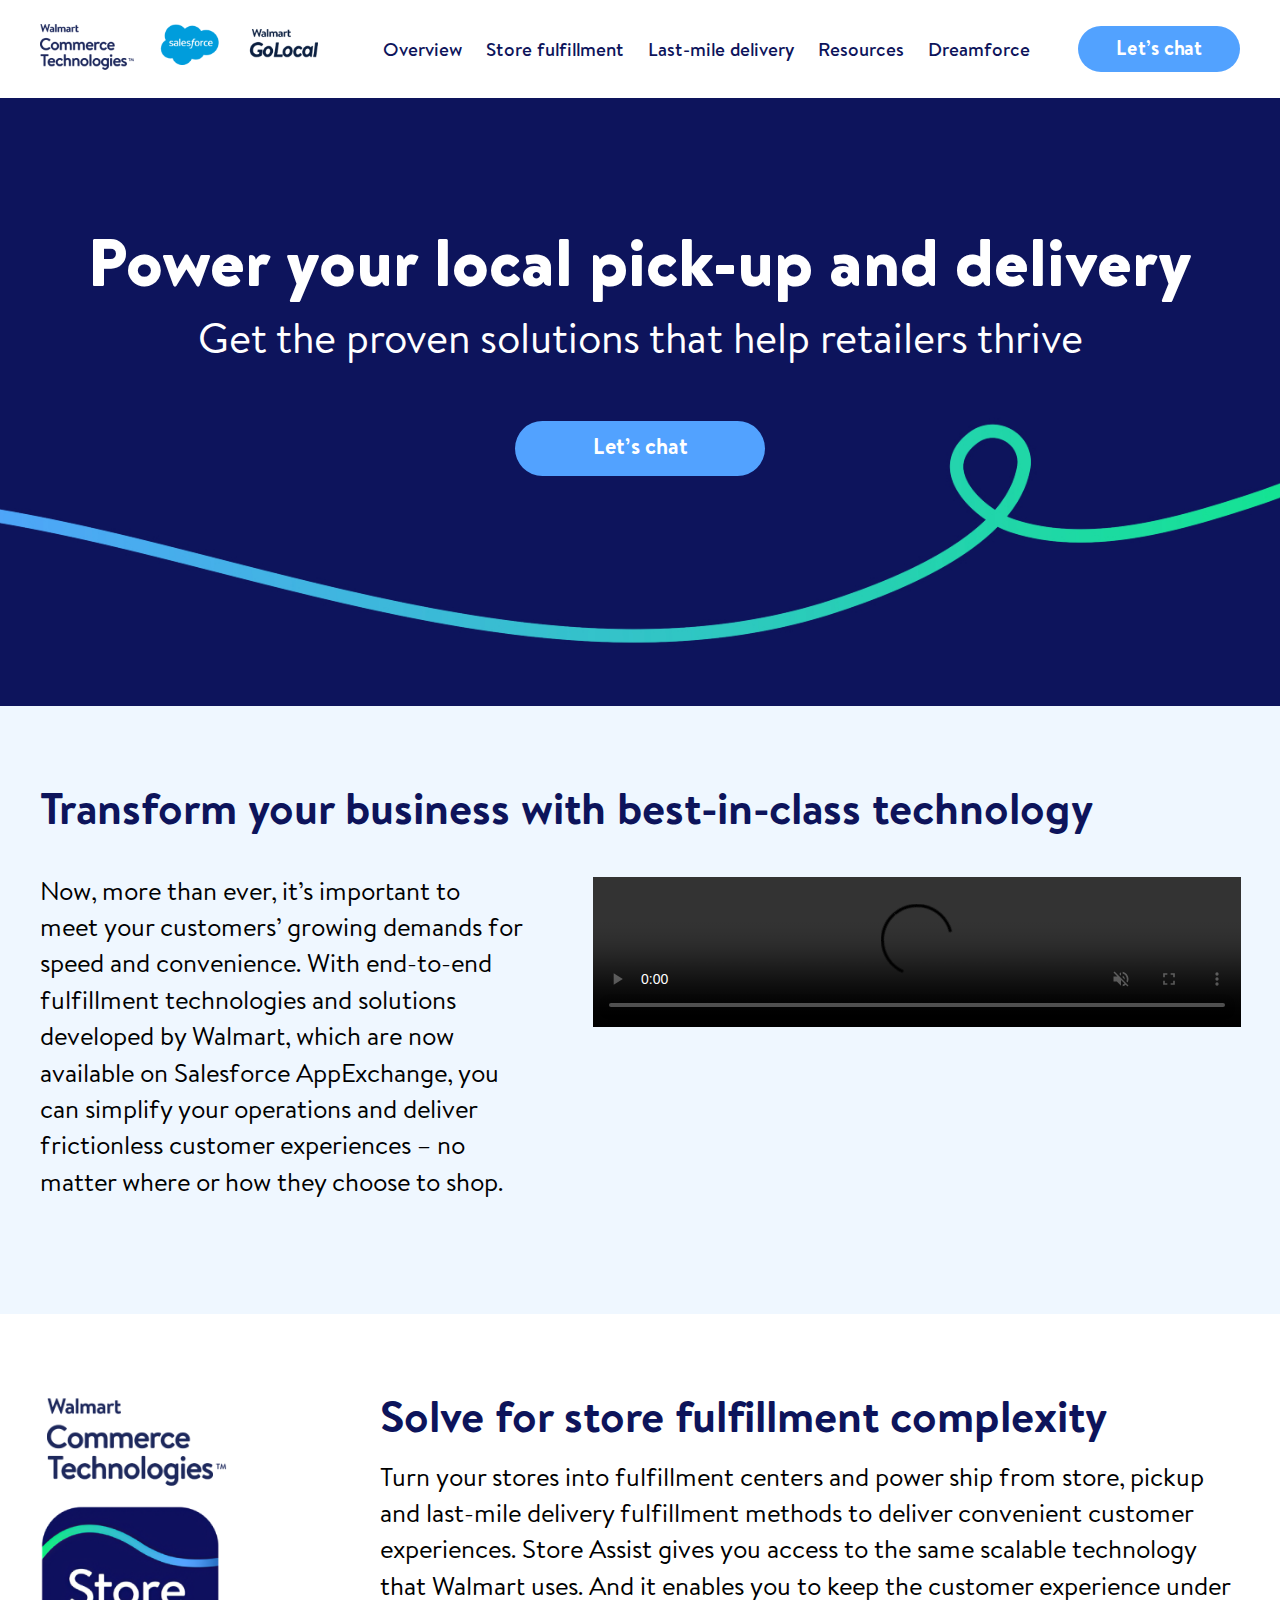
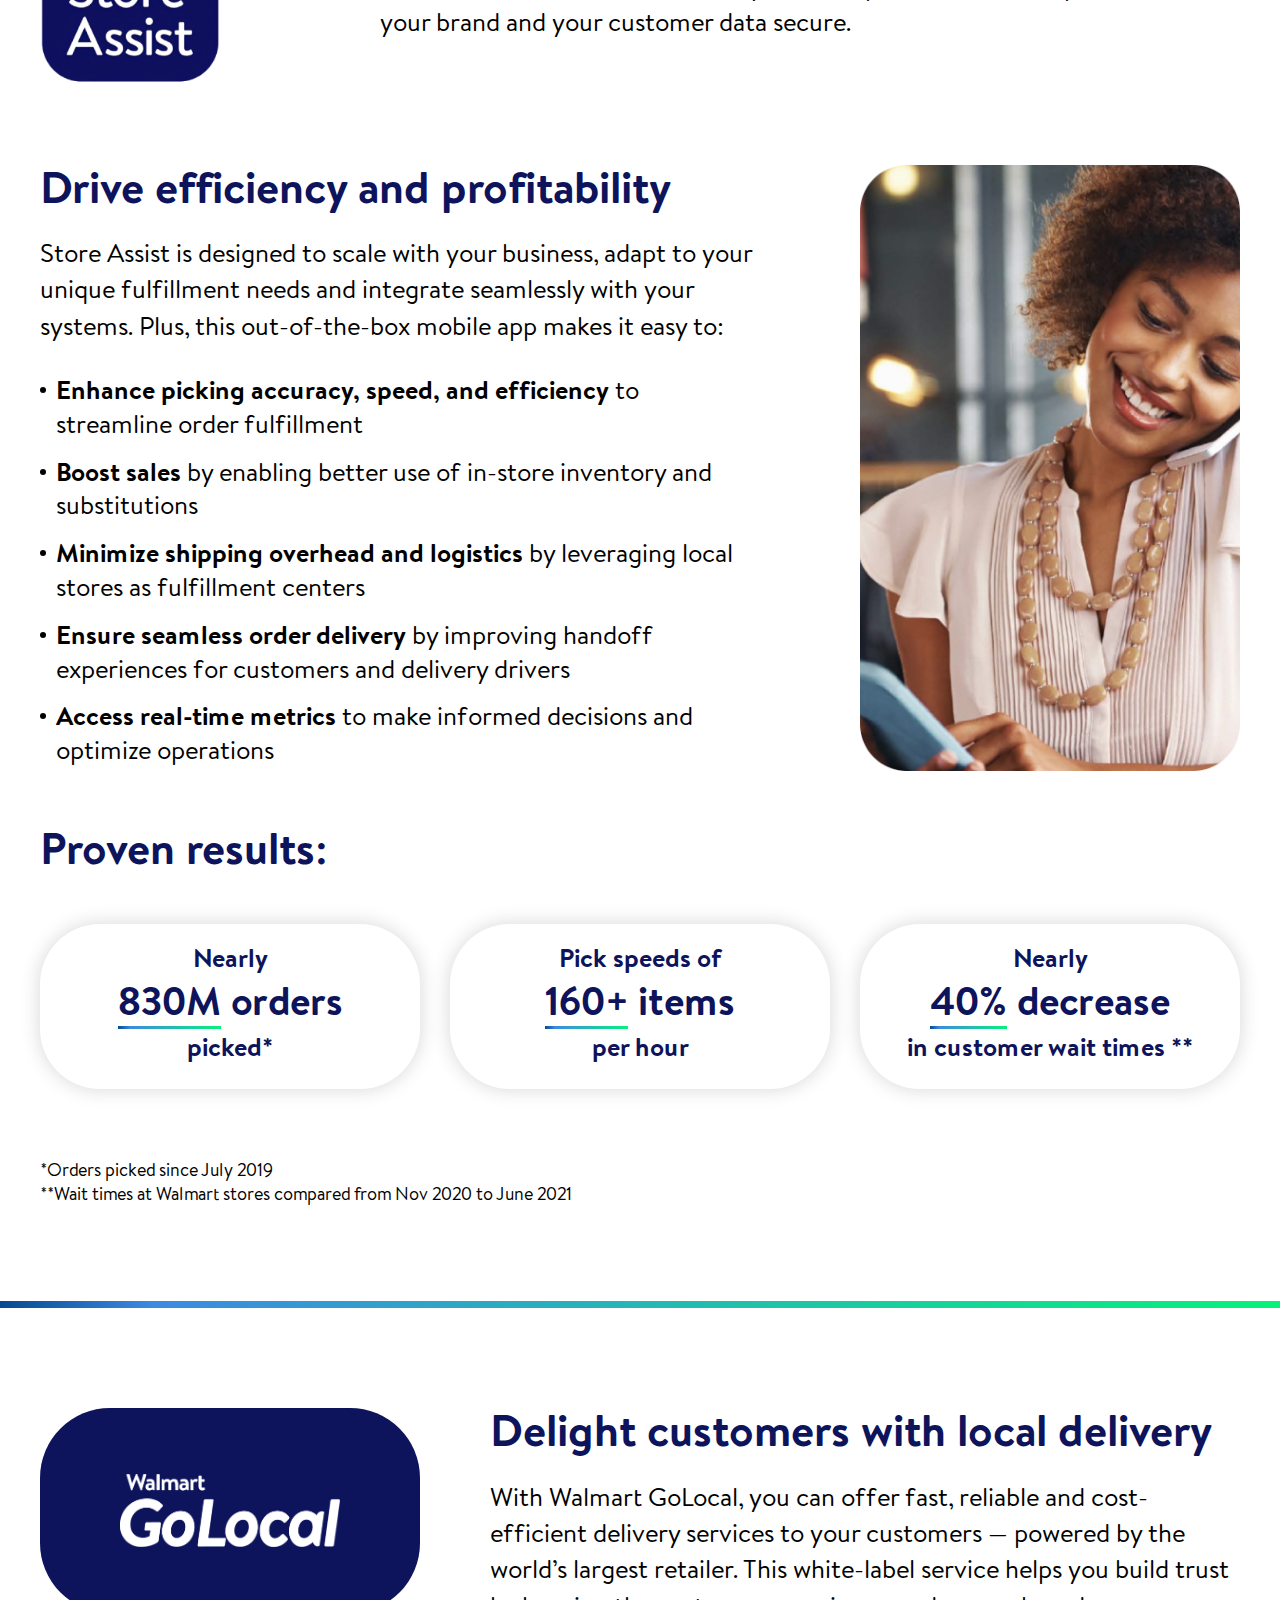
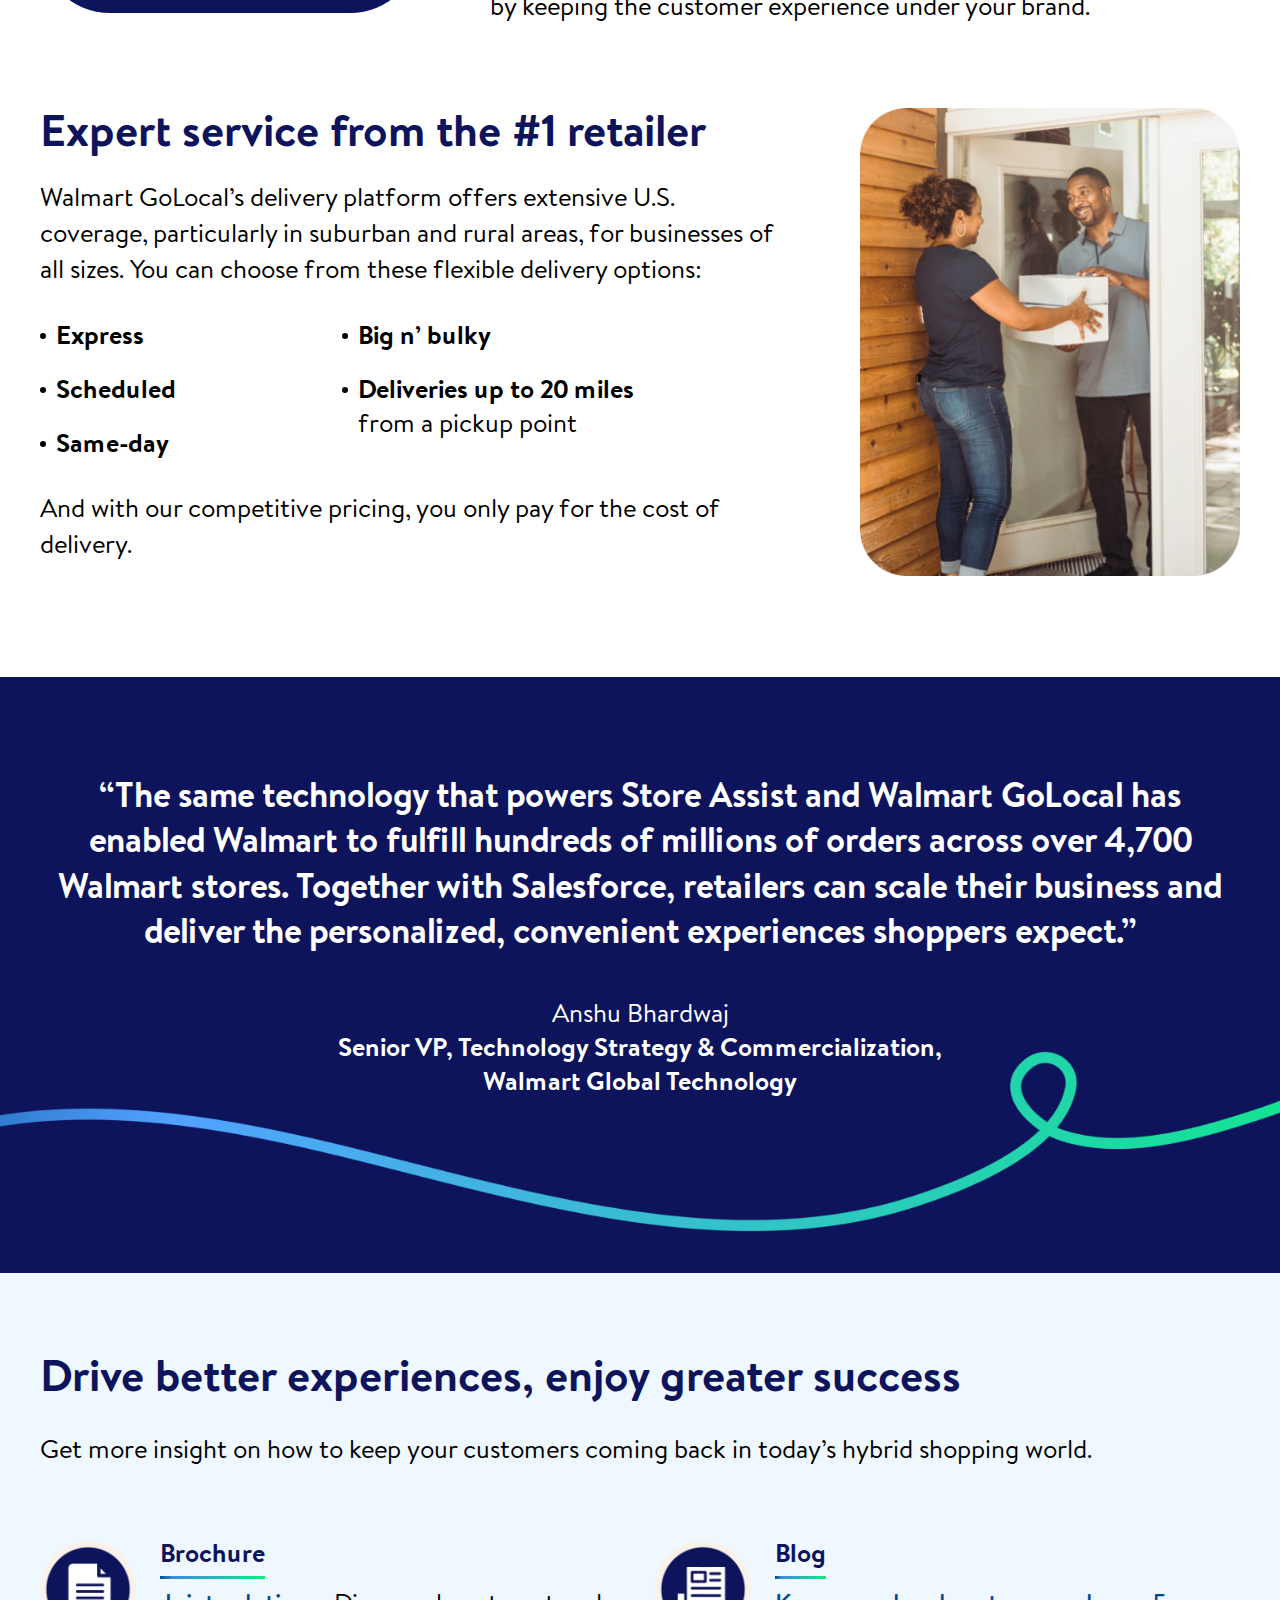
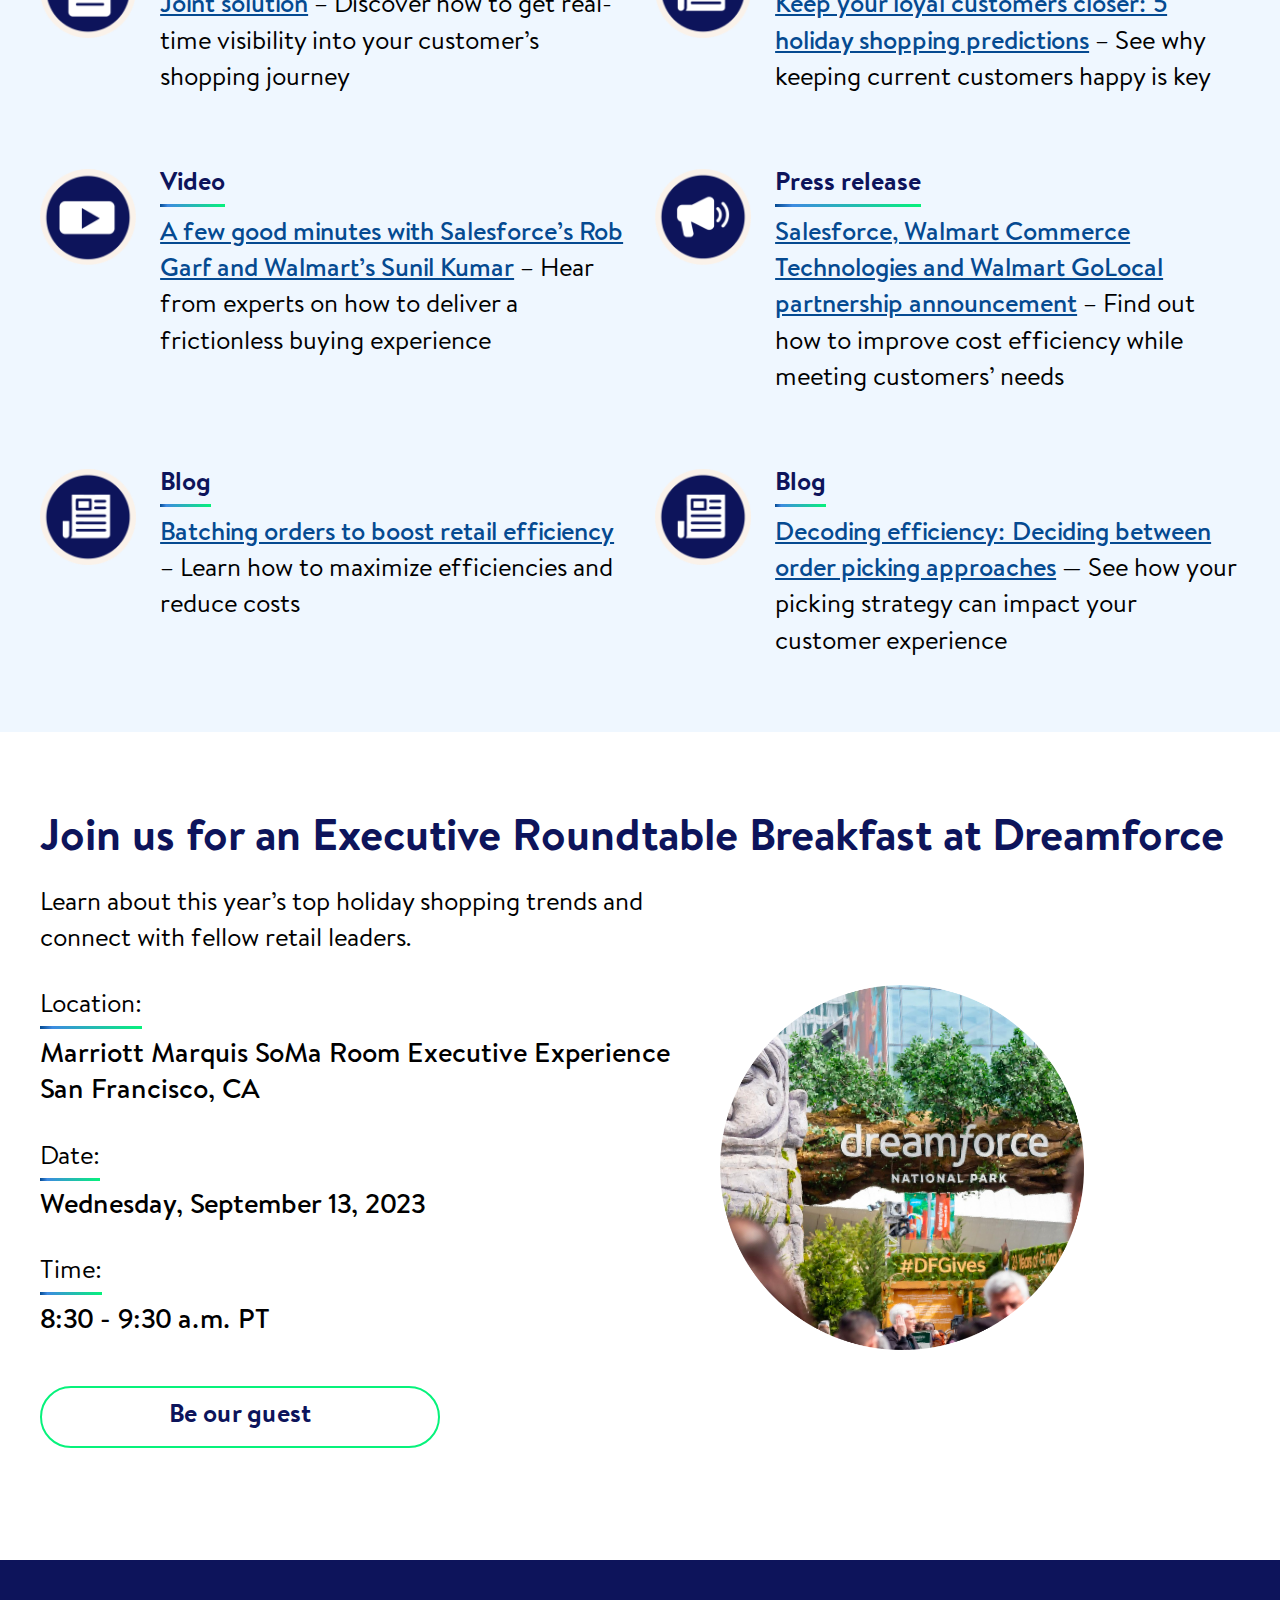
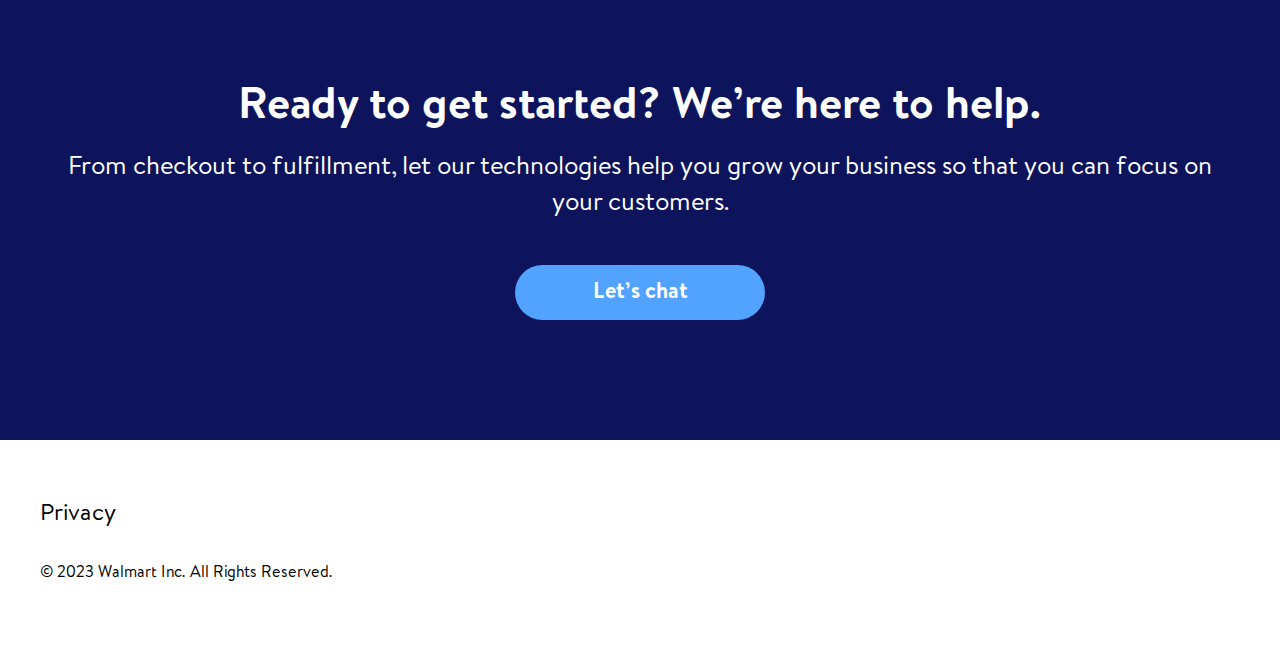
==== commit 97d37c9d: "updare" ====
--- a/index.html
+++ b/index.html
@@ -5,10 +5,10 @@
   <meta charset="UTF-8">
   <meta name="viewport" content="width=device-width, initial-scale=1.0">
   <meta http-equiv="X-UA-Compatible" content="ie=edge">
-   
+  <meta name="robots" content="noindex">
 
   <!-- Site Title -->
-  <title>Walmart landing page</title>
+  <title>Walmart + Salesforce Partnership</title>
 
   <!-- <link href="https://fonts.cdnfonts.com/css/bogle" rel="stylesheet"> -->
                 
@@ -35,7 +35,7 @@
     <div class="row align-items-center">
       <div class="col-lg-3">
         <div class="logos">
-          <a href="#body">
+          <a target="_blank" href="https://corporate.walmart.com/newsroom/2023/01/12/walmart-commerce-technologies-and-salesforce-team-up-to-unlock-local-fulfillment-and-delivery-solutions-for-retailers">
           
             <img  src="assets/img/logo.png" alt="logo 2">
         
@@ -114,7 +114,7 @@
 <section  id="Store-assistant">
   <section class="store-assist-area section-padding-top">
     <div class="container">
-      <div class="row align-items-end">
+      <div class="row align-items-start">
         <div class="col-lg-3">
           <div class="store-assist-logos">
             <img src="assets/img/walmart.png" alt="walmart" class="walmart-logo">
@@ -142,11 +142,11 @@
             <p>Store Assist is designed to scale with your business, adapt to your unique fulfillment needs and integrate seamlessly with your systems. Plus, this out-of-the-box mobile app makes it easy to:</p>
                
             <ul>
-              <li><b>• Enhance picking accuracy, speed, and efficiency</b> to streamline order fulfillment </li>
-              <li> <b>• Boost sales</b> by enabling better use of in-store inventory and substitutions </li>
-              <li><b>• Minimize shipping overhead and logistics</b> by leveraging local stores as fulfillment centers </li>
-              <li> <b>• Ensure seamless order delivery</b> by improving handoff experiences for customers and delivery drivers</li>
-              <li><b>• Access real-time metrics</b> to make informed decisions and optimize operations </li>
+              <li><b> Enhance picking accuracy, speed, and efficiency</b> to streamline order fulfillment </li>
+              <li> <b> Boost sales</b> by enabling better use of in-store inventory and substitutions </li>
+              <li><b> Minimize shipping overhead and logistics</b> by leveraging local stores as fulfillment centers </li>
+              <li> <b> Ensure seamless order delivery</b> by improving handoff experiences for customers and delivery drivers</li>
+              <li><b> Access real-time metrics</b> to make informed decisions and optimize operations </li>
             </ul>
           </div>
           
@@ -242,15 +242,15 @@
                 
               <div class="retailer-list">
                 <ul>
-                  <li><b>• Express </b></li>
-                  <li><b>• Scheduled </b></li>
-                  <li><b>• Same-day</b></li>
+                  <li><b> Express </b></li>
+                  <li><b> Scheduled </b></li>
+                  <li><b> Same-day</b></li>
               
                 </ul>
                 <ul>
      
-                  <li><b>• Big n’ bulky</b></li>
-                  <li><b>• Deliveries up to 20 miles</b> <br> from a pickup point </li>
+                  <li><b> Big n’ bulky</b></li>
+                  <li><b> Deliveries up to 20 miles</b> <br> from a pickup point </li>
                 </ul>
               </div>
            
@@ -308,7 +308,7 @@
           </div>
           <div class="resources-body">
             <h4> <span class="gred-line">Brochure </span></h4>
-            <p><a href="assets/img/Joint-Solution-Sheet_One-Pager.pdf">Joint solution</a> – Discover how to get real-time visibility into your customer’s shopping journey </p>
+            <p><a target="_blank" href="assets/img/Joint-Solution-Sheet_One-Pager.pdf">Joint solution</a> – Discover how to get real-time visibility into your customer’s shopping journey </p>
           </div>
         </div>
       </div>
@@ -320,7 +320,7 @@
           </div>
           <div class="resources-body">
             <h4> <span class="gred-line">Blog </span></h4>
-            <p> <a href="https://www.salesforce.com/blog/holiday-shopping-predictions/">Keep your loyal customers closer: 5 holiday shopping predictions</a> – See why keeping current customers happy is key</p>
+            <p> <a target="_blank" href="https://www.salesforce.com/blog/holiday-shopping-predictions/">Keep your loyal customers closer: 5 holiday shopping predictions</a> – See why keeping current customers happy is key</p>
           </div>
         </div>
       </div>
@@ -332,7 +332,7 @@
           </div>
           <div class="resources-body">
             <h4> <span class="gred-line">Video </span></h4>
-            <p><a href="https://www.youtube.com/watch?v=98V1Cwp3jOA">A few good minutes with Salesforce’s Rob Garf and Walmart’s Sunil Kumar</a> – Hear from experts on how to deliver a frictionless buying experience </p>
+            <p><a target="_blank" href="https://www.youtube.com/watch?v=98V1Cwp3jOA">A few good minutes with Salesforce’s Rob Garf and Walmart’s Sunil Kumar</a> – Hear from experts on how to deliver a frictionless buying experience </p>
           </div>
         </div>
       </div>
@@ -344,7 +344,7 @@
           </div>
           <div class="resources-body">
             <h4> <span class="gred-line">Press release </span></h4>
-            <p> <a href="https://corporate.walmart.com/newsroom/2023/01/12/walmart-commerce-technologies-and-salesforce-team-up-to-unlock-local-fulfillment-and-delivery-solutions-for-retailers">Salesforce, Walmart Commerce Technologies and Walmart GoLocal partnership announcement</a> – Find out how to improve cost efficiency while meeting customers’ needs</p>
+            <p> <a target="_blank" href="https://corporate.walmart.com/newsroom/2023/01/12/walmart-commerce-technologies-and-salesforce-team-up-to-unlock-local-fulfillment-and-delivery-solutions-for-retailers">Salesforce, Walmart Commerce Technologies and Walmart GoLocal partnership announcement</a> – Find out how to improve cost efficiency while meeting customers’ needs</p>
           </div>
         </div>
       </div>
@@ -356,7 +356,7 @@
           </div>
           <div class="resources-body">
             <h4> <span class="gred-line">Blog </span></h4>
-            <p> <a href="https://www.walmartgolocal.com/content/go-local/go-local-home/articles/batching-orders-to-boost-retail-efficiency.html">Batching orders to boost retail efficiency</a> – Learn how to maximize efficiencies and reduce costs</p>
+            <p> <a target="_blank" href="https://www.walmartgolocal.com/content/go-local/go-local-home/articles/batching-orders-to-boost-retail-efficiency.html">Batching orders to boost retail efficiency</a> – Learn how to maximize efficiencies and reduce costs</p>
           </div>
         </div>
       </div>
@@ -368,7 +368,7 @@
           </div>
           <div class="resources-body">
             <h4> <span class="gred-line">Blog </span></h4>
-            <p> <a href="https://commerce.walmart.com/content/walmart-commerce-tech/en_us/articles/order-picking-approaches.html">Decoding efficiency: Deciding between order picking approaches</a> — See how your picking strategy can impact your customer experience</p>
+            <p> <a target="_blank" href="https://commerce.walmart.com/content/walmart-commerce-tech/en_us/articles/order-picking-approaches.html">Decoding efficiency: Deciding between order picking approaches</a> — See how your picking strategy can impact your customer experience</p>
           </div>
         </div>
       </div>
@@ -402,7 +402,7 @@
               <p><span class="gred-line">Time:</span></p>
               <h4>8:30 - 9:30 a.m. PT</h4>
             </div>
-        <a href="http://invite.salesforce.com/dfexecevent" class="border-btn">Be our guest</a>
+        <a target="_blank" href="http://invite.salesforce.com/dfexecevent" class="border-btn">Be our guest</a>
           </div>
           <img src="assets/img/dreamforce.png" alt="dreamforce" class="dreamforce-round-image"  >
 
@@ -435,9 +435,8 @@
       <div class="col-12">
         <div class="footer-content">
          <ul>
-          <li><a href="https://commerce.walmart.com/content/walmart-commerce-tech/en_us/privacy-policy.html">Privacy  </a></li>
-          <li><a href="https://corporate.walmart.com"> Walmart Corporate</a></li>
-
+          <li><a target="_blank" href="https://commerce.walmart.com/content/walmart-commerce-tech/en_us/privacy-policy.html">Privacy  </a></li>
+        
          </ul>
          <p class="copyright">© 2023 Walmart Inc. All Rights Reserved.</p>
         </div>
--- a/assets/css/style.css
+++ b/assets/css/style.css
@@ -1,4 +1,6 @@
-@font-face {
+ 
+
+ @font-face {
   font-family: 'Bogle';
   src: url('../webfonts/Bogle-Black.woff2') format('woff2'),
       url('../webfonts/Bogle-Black.woff') format('woff'),
@@ -215,9 +217,13 @@
   -ms-flex-pack: end;
   justify-content: end;
   gap: 24px;
-  margin-top: 15px;
-}
-
+  
+}
+.nav-items ul li {margin-top: 8px;}
+
+.nav-items ul li:last-child {
+    margin: 0;
+}
 .nav-items ul li a {
   font-size: 19px;
   display: inline-block;
@@ -237,19 +243,13 @@
   border-radius: 32px;
   margin-left: 24px;
   text-align: center;
-  height: 50px;
-  width: 170px;
   font-weight: 700 !important;
-  display: block;
-  position: relative;
+  padding: 13px 38px;
 }
 a.chat-btn span {
     display: block;
-    line-height: 25px;
-    position: absolute;
-    left: 50%;
-    top: calc(50% + 3px);
-    transform: translate(-50%,-50%);
+    width: 100%;
+    margin-bottom: -4px;
 }
 a.chat-btn:hover {
   background: #52a2ffbf;
@@ -262,8 +262,8 @@
   left: 0;
   width: 100%;
   height: 3px;
+  background: transparent -o-linear-gradient(right, #06F27B 0%, #3D8AE1 88%, #054A91 100%, #52A2FF 100%) 0% 0% no-repeat padding-box;
   background: transparent -webkit-gradient(linear, right top, left top, from(#06F27B), color-stop(88%, #3D8AE1), color-stop(100%, #054A91), to(#52A2FF)) 0% 0% no-repeat padding-box;
-  background: transparent -o-linear-gradient(right, #06F27B 0%, #3D8AE1 88%, #054A91 100%, #52A2FF 100%) 0% 0% no-repeat padding-box;
   background: transparent linear-gradient(270deg, #06F27B 0%, #3D8AE1 88%, #054A91 100%, #52A2FF 100%) 0% 0% no-repeat padding-box;
 }
 .nav-items ul li a.active:after{
@@ -273,8 +273,8 @@
   left: 0;
   width: 100%;
   height: 3px;
+  background: transparent -o-linear-gradient(right, #06F27B 0%, #3D8AE1 88%, #054A91 100%, #52A2FF 100%) 0% 0% no-repeat padding-box;
   background: transparent -webkit-gradient(linear, right top, left top, from(#06F27B), color-stop(88%, #3D8AE1), color-stop(100%, #054A91), to(#52A2FF)) 0% 0% no-repeat padding-box;
-  background: transparent -o-linear-gradient(right, #06F27B 0%, #3D8AE1 88%, #054A91 100%, #52A2FF 100%) 0% 0% no-repeat padding-box;
   background: transparent linear-gradient(270deg, #06F27B 0%, #3D8AE1 88%, #054A91 100%, #52A2FF 100%) 0% 0% no-repeat padding-box;
 }
 .nav-items ul li a:after {
@@ -316,11 +316,12 @@
 }
 
 a.chat-btn.big-btn{
-    width: 100%;
     max-width: 250px;
     margin: 0 auto;
-    height: 56px;
     font-size: 22px !important;
+    padding: 15px 30px;
+    display: inline-block;
+    width: 100%;
 }
 a.chat-btn.big-btn span {
 }
@@ -406,11 +407,11 @@
 }
 
 img.store-asists-logo {
-  max-width: 220px;
+  max-width: 180px;
 }
 
 img.walmart-logo {
-  max-width: 230px;
+  max-width: 200px;
 }
 .store-assist-right p {
   margin: 0;
@@ -418,7 +419,7 @@
   padding-top: 10px;
 }
 .store-assist-right {
-  padding-left: 60px;
+  padding-left: 32px;
 }
 .profite-img img {
   width: 100%;
@@ -429,6 +430,8 @@
   font-size: 26px;
   line-height: 1.3;
   margin-bottom: 14px;
+  position: relative;
+  padding-left: 16px;
 }
 .profite-content {
     padding-right: 70px;
@@ -475,8 +478,8 @@
   position: absolute;
   left: 0;
   bottom: -4px;
+  background: transparent -o-linear-gradient(right, #06F27B 0%, #3D8AE1 88%, #054A91 100%, #52A2FF 100%) 0% 0% no-repeat padding-box;
   background: transparent -webkit-gradient(linear, right top, left top, from(#06F27B), color-stop(88%, #3D8AE1), color-stop(100%, #054A91), to(#52A2FF)) 0% 0% no-repeat padding-box;
-  background: transparent -o-linear-gradient(right, #06F27B 0%, #3D8AE1 88%, #054A91 100%, #52A2FF 100%) 0% 0% no-repeat padding-box;
   background: transparent linear-gradient(270deg, #06F27B 0%, #3D8AE1 88%, #054A91 100%, #52A2FF 100%) 0% 0% no-repeat padding-box;
   content: "";
   width: 100%;
@@ -510,8 +513,8 @@
   content: "";
   position: absolute;
   left: 0;
+  background: transparent -o-linear-gradient(right, #06F27B 0%, #3D8AE1 88%, #054A91 100%, #52A2FF 100%) 0% 0% no-repeat padding-box;
   background: transparent -webkit-gradient(linear, right top, left top, from(#06F27B), color-stop(88%, #3D8AE1), color-stop(100%, #054A91), to(#52A2FF)) 0% 0% no-repeat padding-box;
-  background: transparent -o-linear-gradient(right, #06F27B 0%, #3D8AE1 88%, #054A91 100%, #52A2FF 100%) 0% 0% no-repeat padding-box;
   background: transparent linear-gradient(270deg, #06F27B 0%, #3D8AE1 88%, #054A91 100%, #52A2FF 100%) 0% 0% no-repeat padding-box;
 }
 .golocal-card {
@@ -554,6 +557,29 @@
 .retailer-content ul li {
     font-size: 26px;
     margin-bottom: 20px;
+    position: relative;
+    padding-left: 16px;
+}
+.profite-content ul li:before {
+    position: absolute;
+    left: 0;
+    top: 9px;
+    content: "";
+    width: 6px;
+    height: 6px;
+    background: #000;
+    border-radius: 50%;
+}
+
+.retailer-content ul li:before {
+    position: absolute;
+    left: 0;
+    top: 11px;
+    content: "";
+    width: 6px;
+    height: 6px;
+    background: #000;
+    border-radius: 50%;
 }
 .retailer-list {
     display: -ms-grid;
@@ -673,7 +699,9 @@
     display: -webkit-box;
     display: -ms-flexbox;
     display: flex;
-    align-items: center;
+    -webkit-box-align: center;
+        -ms-flex-align: center;
+            align-items: center;
 }
 .join-us-inner {
     max-width: 680px;
@@ -789,8 +817,12 @@
     color: #fff !important;
     font-size: 18px;
     font-weight: 500;
+    display: -webkit-box;
+    display: -ms-flexbox;
     display: flex;
-    align-items: self-start;
+    -webkit-box-align: self-start;
+        -ms-flex-align: self-start;
+            align-items: self-start;
 }
  
 
@@ -806,7 +838,7 @@
 
 .input input {
     width: 100% !important;
-    padding: 8px 14px;
+    padding: 5px 14px;
 }
 
 .input {
@@ -881,7 +913,7 @@
   left: 0px;
   top: 0px;
   right: 0px;
-  z-index: 9999;
+  z-index: 999;
   background: #fff;
   -webkit-animation: 0.95s ease 0s 1 normal forwards running headerSlideDown;
   animation: 0.95s ease 0s 1 normal forwards running headerSlideDown;
--- a/assets/css/responsive.css
+++ b/assets/css/responsive.css
@@ -19,7 +19,7 @@
     .nav-items ul li a {
         font-size: 16px;
     }
-    
+
     h1 {
         font-size: 53px;
     }
@@ -30,8 +30,8 @@
     }
     
     header a.chat-btn {
-        font-size: 16px !important;
-        width: 125px;
+        font-size: 15px !important;
+        padding: 12px 30px;
     }
     
     h2 {
@@ -45,7 +45,9 @@
     p {
         font-size: 20px;
     }
-    
+    .video-content p {
+        font-size: 20px;
+    }
     .profite-content ul li {
         font-size: 20px;
     }
@@ -119,6 +121,19 @@
         padding-bottom: 26px;
         background: #fff;
         margin: 0;
+        gap:0px;
+        
+    }
+    .nav-items ul li {
+        margin-top: 20px;
+    }
+    
+    a.chat-btn {
+        margin-left: 0;
+    }
+    
+    .nav-items ul li:last-child {
+        margin-top: 20px;
     }
     div#humberger {
         position: absolute;
@@ -305,7 +320,22 @@
     .store-assist-right p {
         font-size: 18px;
     }
-    
+    .profite-content ul li:before {
+     
+        top: 7px;
+        
+        width: 5px;
+        height: 5px;
+     
+    }
+    .retailer-content ul li:before {
+       
+        top: 6px;
+       
+        width: 5px;
+        height: 5px;
+        
+    }
     p {
         font-size: 18px;
     }
@@ -460,4 +490,26 @@
 /* Small devices (landscape phones, 576px and up) */
 @media (min-width: 320px) and (max-width: 575.98px) { 
  
+}
+
+@media not all and (min-resolution:.001dpcm)
+{ @supports (-webkit-appearance:none) and (stroke-color:transparent) {
+
+    a.chat-btn span {
+        display: block;
+        width: 100%;
+        margin-bottom: 0;
+    }
+}}
+
+ 
+  @media only screen 
+  and (min-device-width: 414px) 
+  and (max-device-width: 736px) 
+  and (-webkit-min-device-pixel-ratio: 3) { 
+    a.chat-btn span {
+        display: block;
+        width: 100%;
+        margin-bottom: 0;
+    }
 }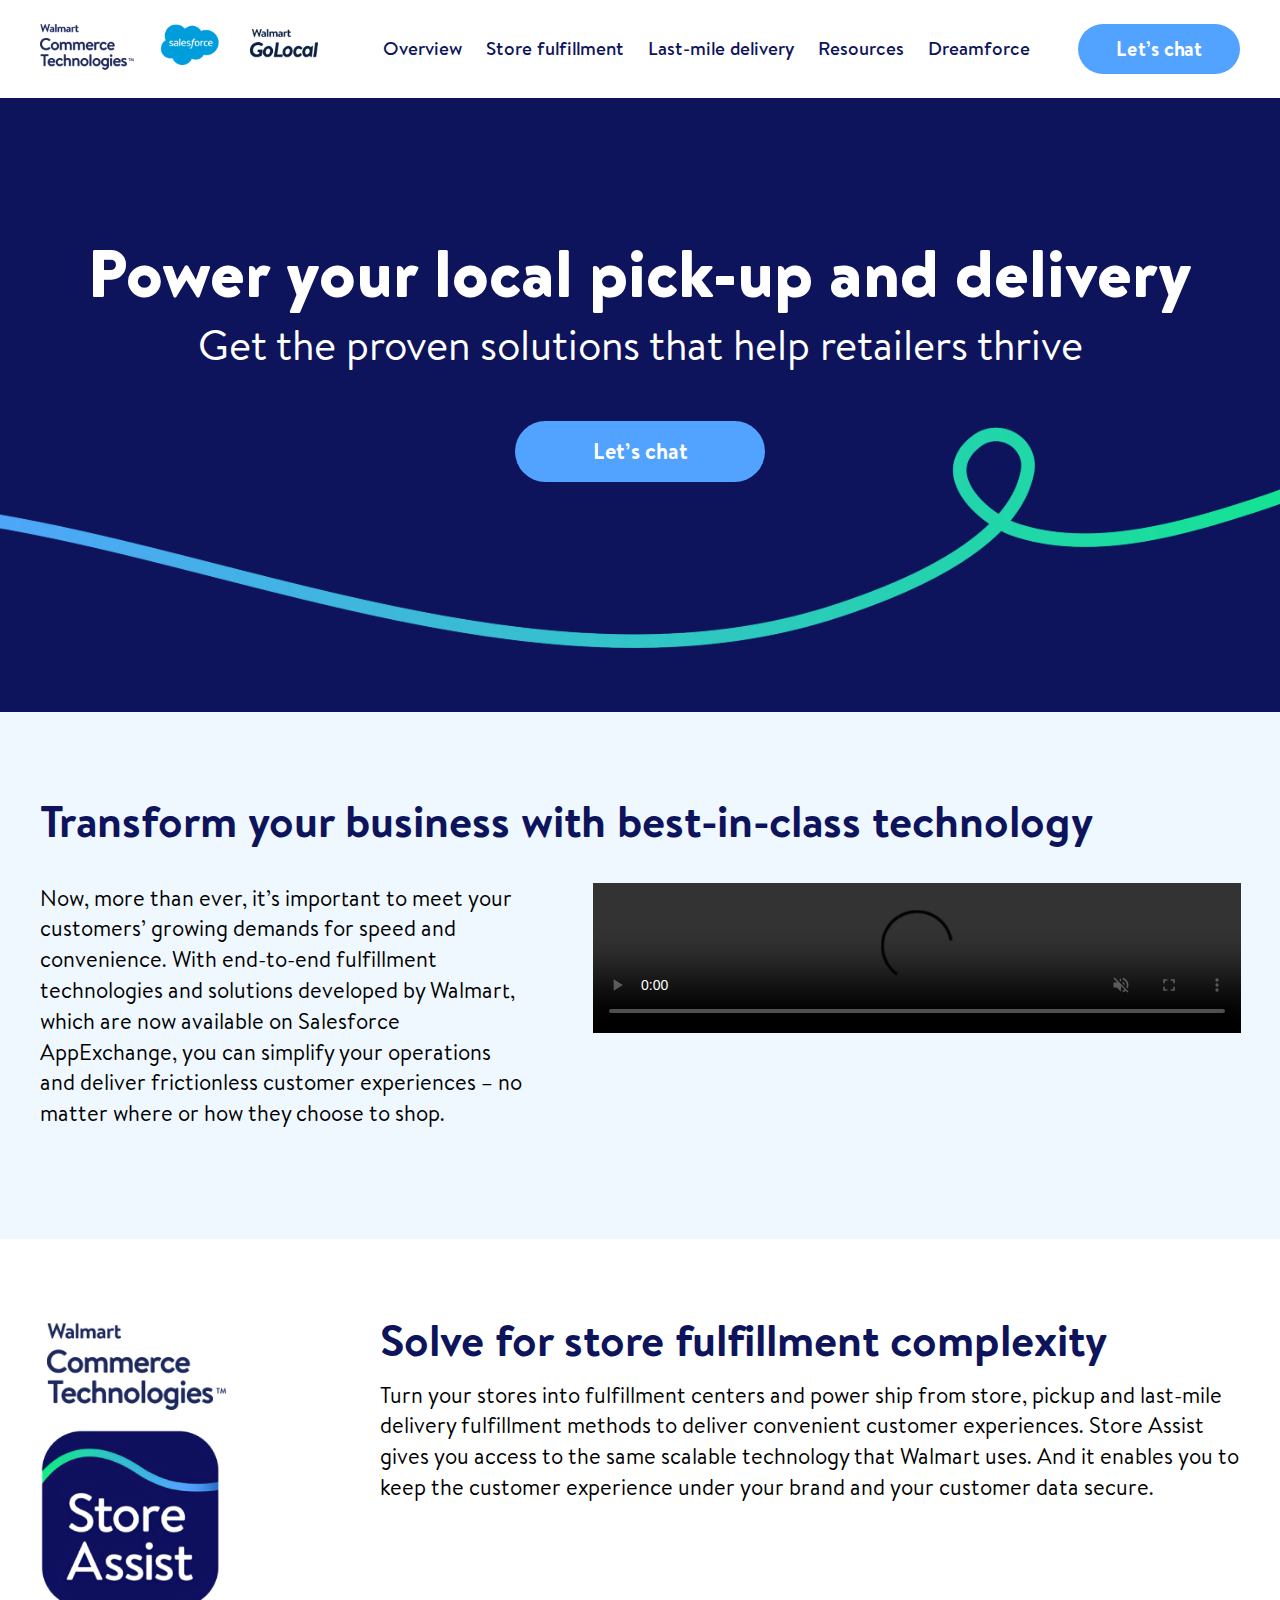
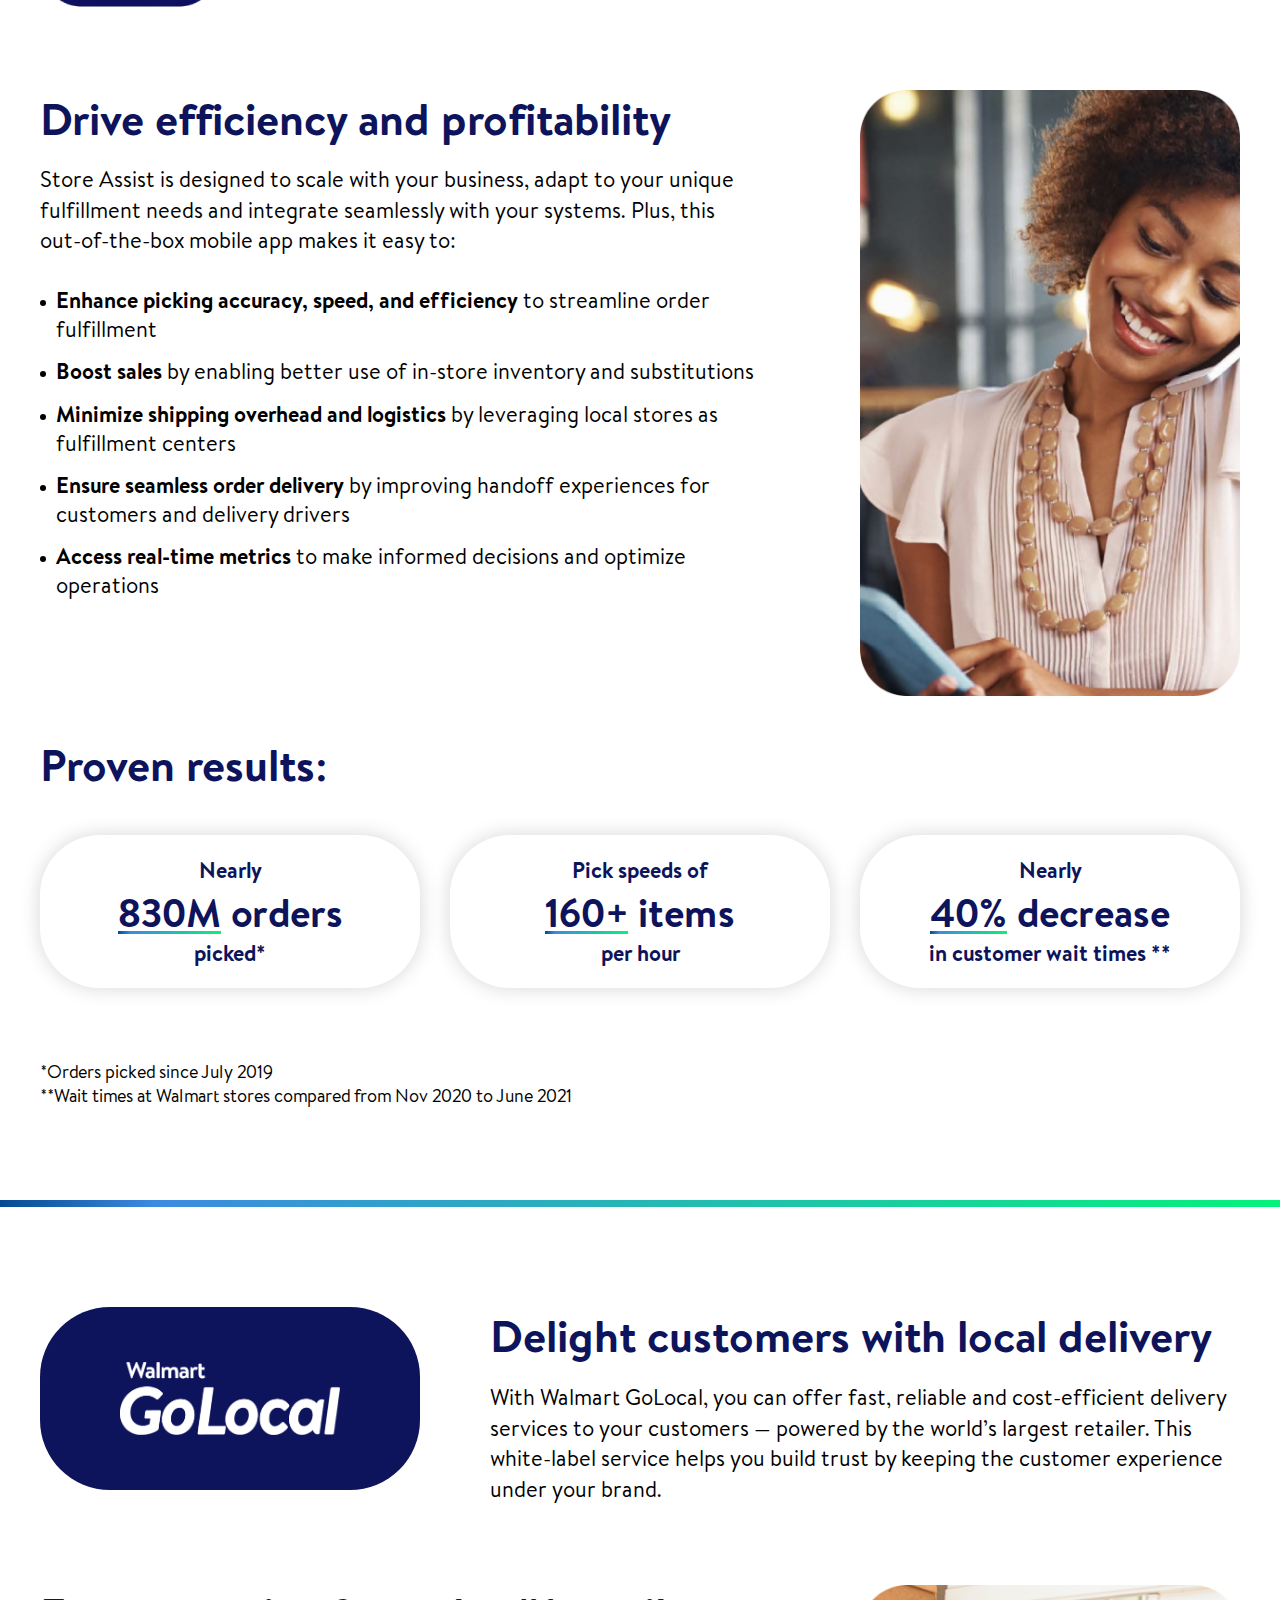
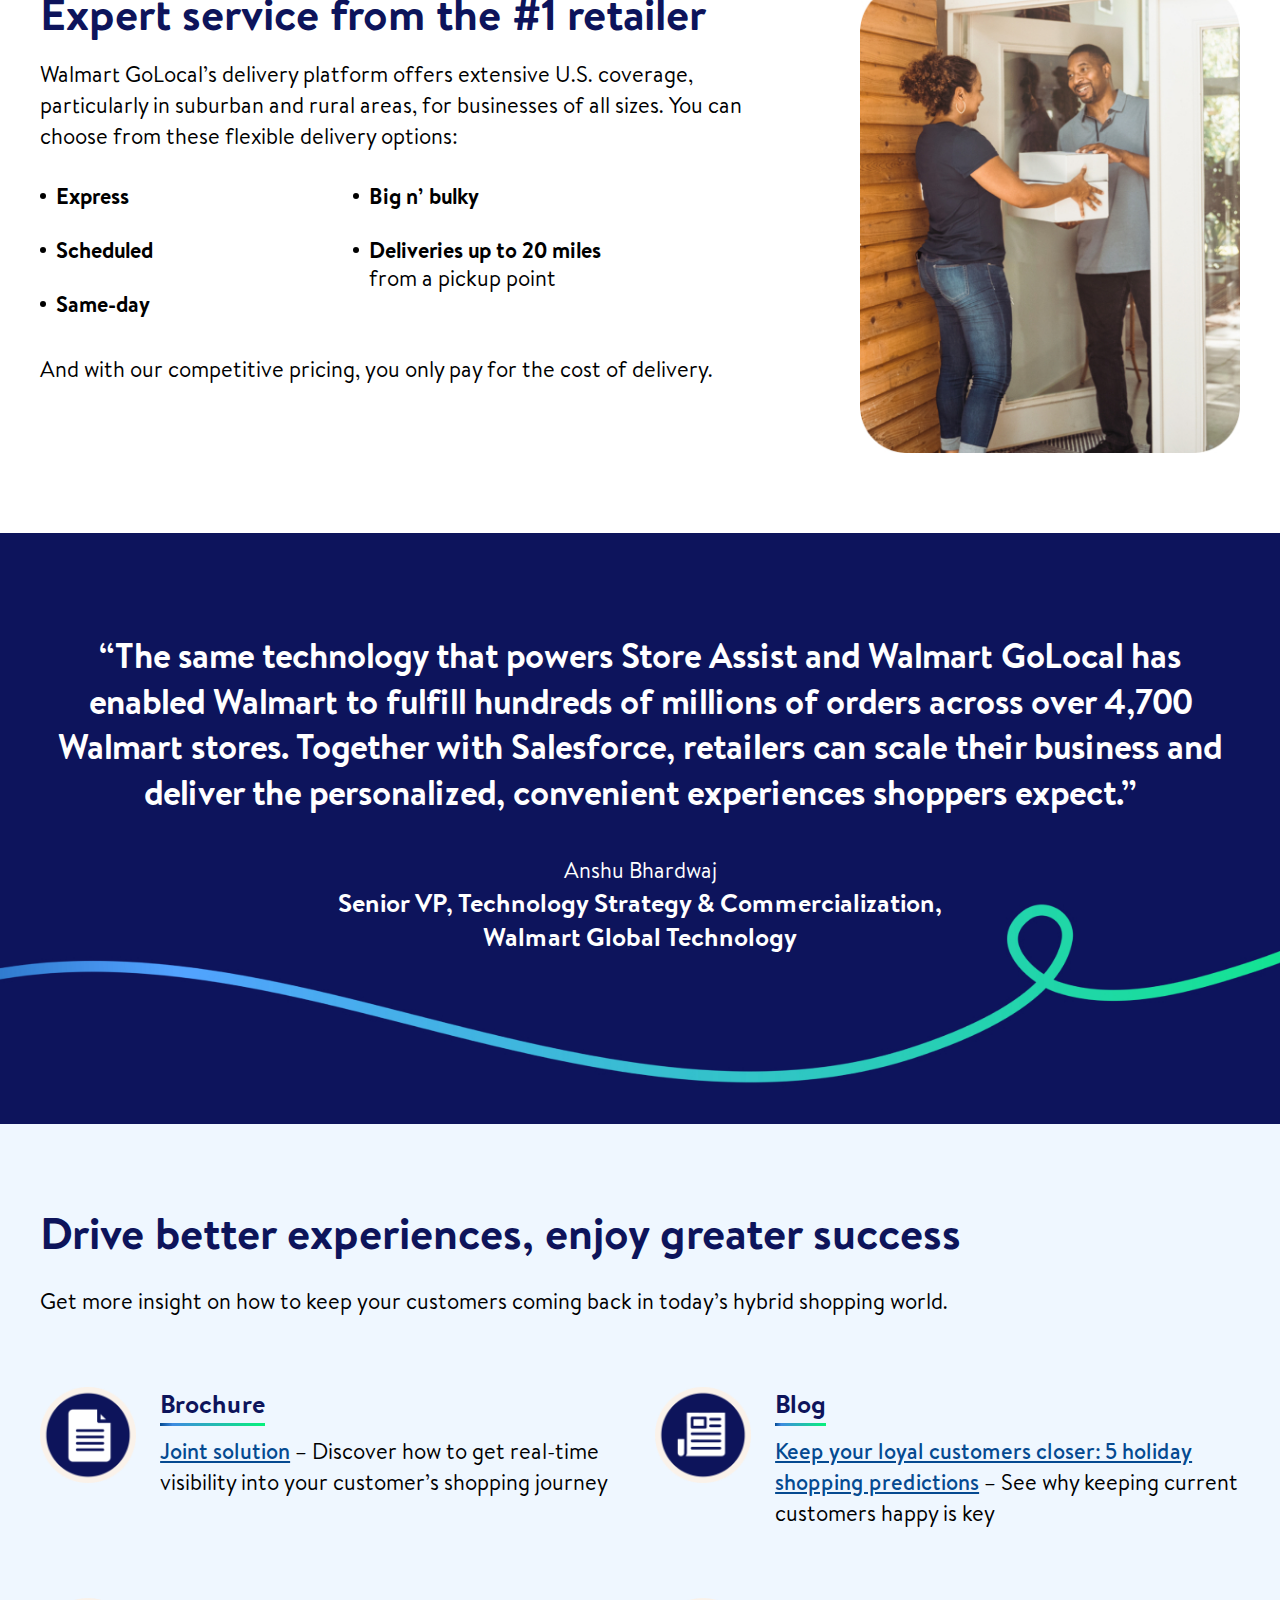
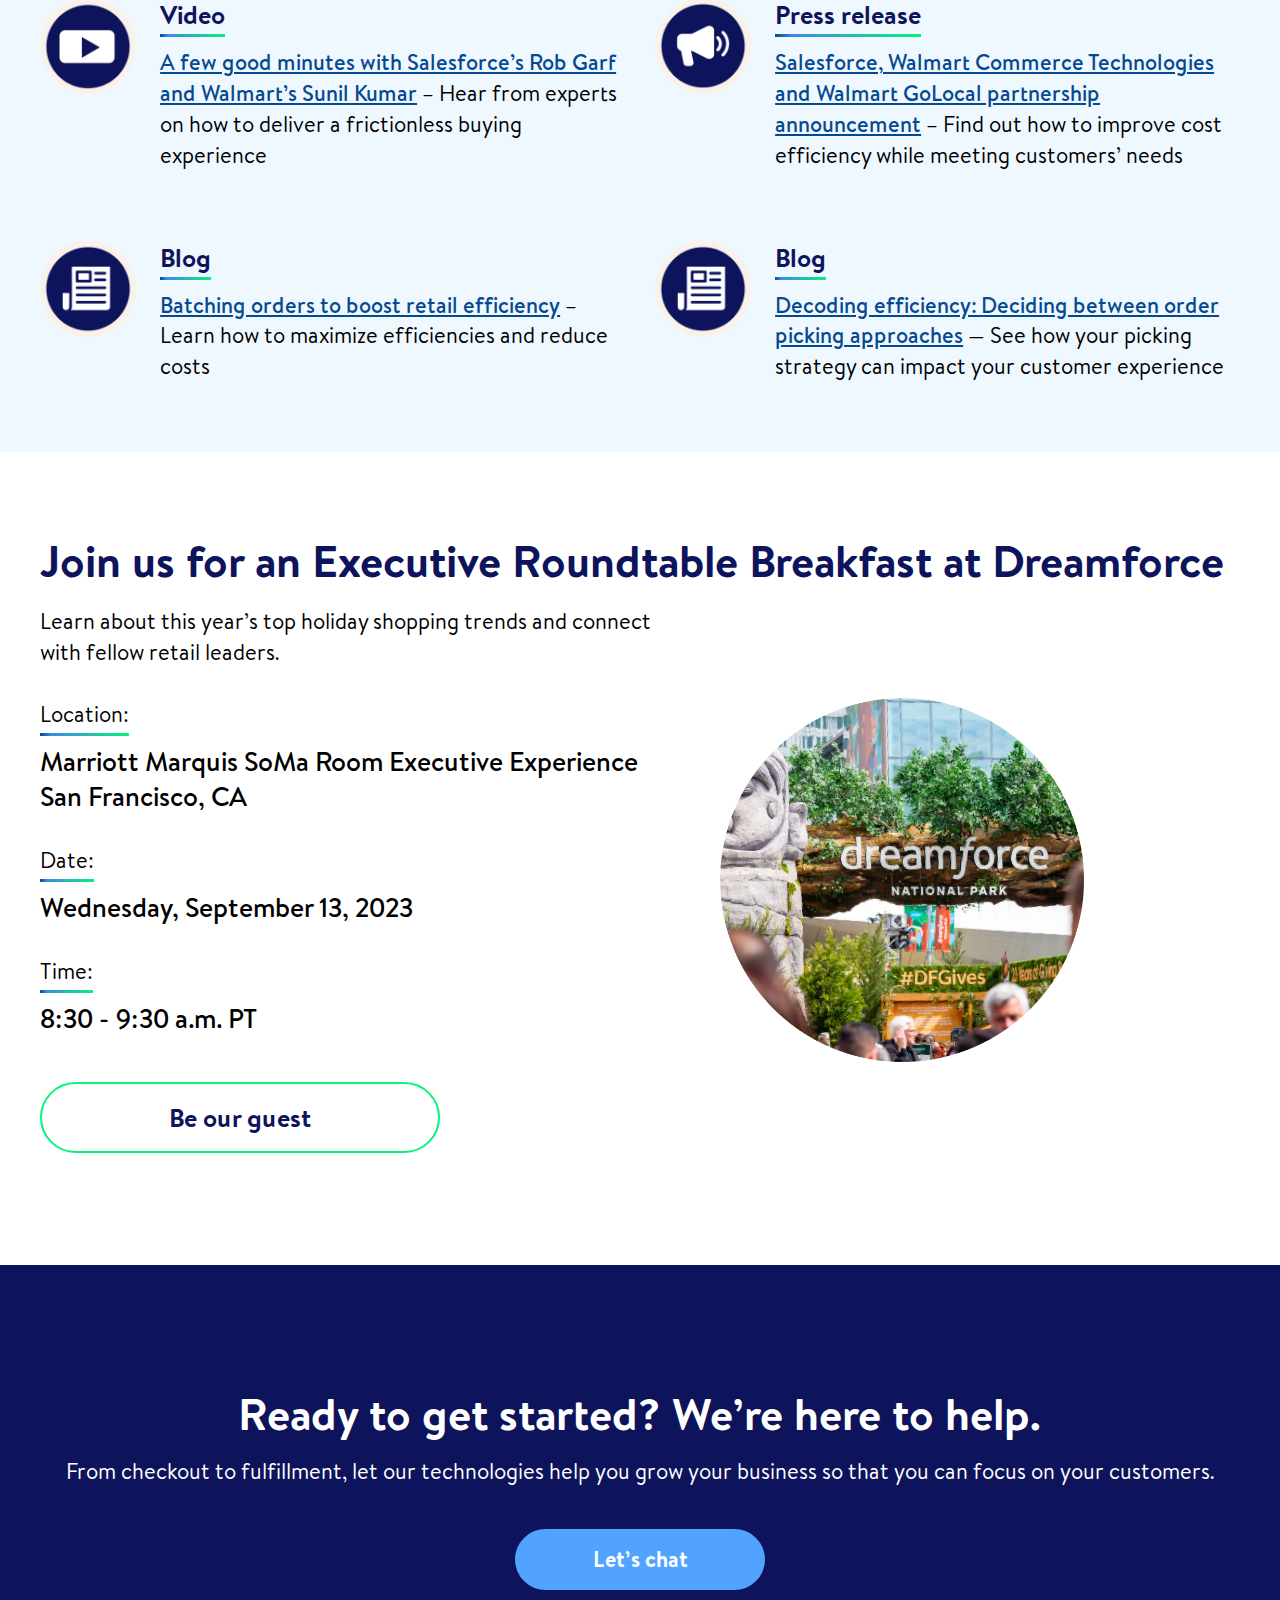
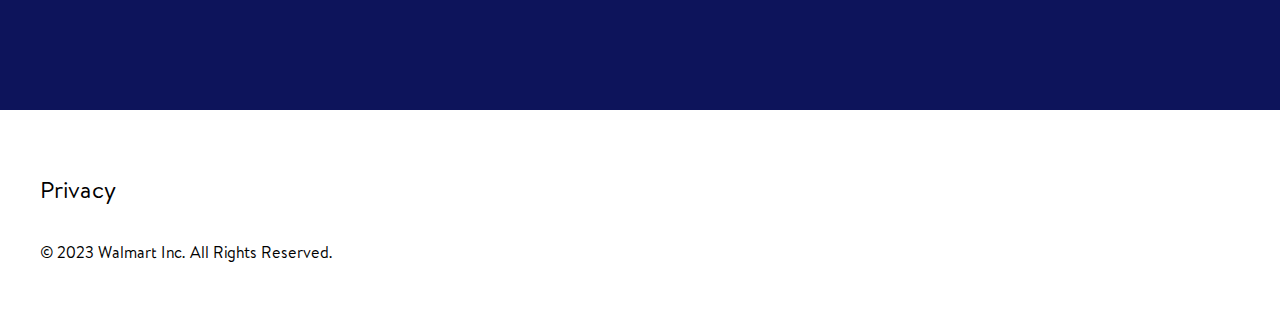
==== commit 0b16edfc: "update" ====
--- a/index.html
+++ b/index.html
@@ -12,7 +12,9 @@
 
   <!-- <link href="https://fonts.cdnfonts.com/css/bogle" rel="stylesheet"> -->
                 
-  <link rel="shortcut icon" href="assets/img/favicon.png" type="image/x-icon">
+  <link rel="shortcut icon" href="assets/img/favicon-big.png" type="image/x-icon">
+  <link rel="shortcut icon" href="assets/img/favicon-32x32.png" type="image/x-icon">
+  <link rel="shortcut icon" href="assets/img/favicon-16x16.png" type="image/x-icon">
   <!-- All CSS -->
 
  
--- a/assets/css/style.css
+++ b/assets/css/style.css
@@ -179,7 +179,7 @@
 }
 
 p {
-  font-size: 26px;
+  font-size: 22px;
   font-weight: 400;
   line-height: 1.4;
   margin-bottom: 30px;
@@ -219,7 +219,7 @@
   gap: 24px;
   
 }
-.nav-items ul li {margin-top: 8px;}
+.nav-items ul li {margin-top: 0;}
 
 .nav-items ul li:last-child {
     margin: 0;
@@ -249,7 +249,6 @@
 a.chat-btn span {
     display: block;
     width: 100%;
-    margin-bottom: -4px;
 }
 a.chat-btn:hover {
   background: #52a2ffbf;
@@ -319,12 +318,11 @@
     max-width: 250px;
     margin: 0 auto;
     font-size: 22px !important;
-    padding: 15px 30px;
+    padding: 12px 30px;
     display: inline-block;
     width: 100%;
 }
-a.chat-btn.big-btn span {
-}
+
 .fancybox-content {
   max-width: 800px!important;
   height:auto !important;
@@ -387,7 +385,6 @@
 }
 
 .video-content p {
-    font-size: 26px;
 }
 
 .video-wrap button img {
@@ -415,11 +412,11 @@
 }
 .store-assist-right p {
   margin: 0;
-  font-size: 26px;
   padding-top: 10px;
 }
 .store-assist-right {
   padding-left: 32px;
+  margin-top: -8px;
 }
 .profite-img img {
   width: 100%;
@@ -427,7 +424,7 @@
 }
 
 .profite-content ul li {
-  font-size: 26px;
+  font-size: 22px;
   line-height: 1.3;
   margin-bottom: 14px;
   position: relative;
@@ -555,15 +552,16 @@
     margin-top: 20px;
 }
 .retailer-content ul li {
-    font-size: 26px;
-    margin-bottom: 20px;
+    font-size: 22px;
+    margin-bottom: 26px;
     position: relative;
     padding-left: 16px;
+    line-height: 28px;
 }
 .profite-content ul li:before {
     position: absolute;
     left: 0;
-    top: 9px;
+    top: 14px;
     content: "";
     width: 6px;
     height: 6px;
@@ -713,7 +711,7 @@
 }
 
 .join-item h4 {
-    font-size: 28px;
+    font-size: 27px;
     font-weight: 500;
     color: #000000;
 }
--- a/assets/css/responsive.css
+++ b/assets/css/responsive.css
@@ -322,19 +322,19 @@
     }
     .profite-content ul li:before {
      
-        top: 7px;
-        
-        width: 5px;
-        height: 5px;
+top: 10px;
      
+width: 5px;
+     
+height: 5px;
     }
     .retailer-content ul li:before {
        
-        top: 6px;
+top: 13px;
        
-        width: 5px;
-        height: 5px;
-        
+width: 5px;
+       
+height: 5px;
     }
     p {
         font-size: 18px;
@@ -492,24 +492,4 @@
  
 }
 
-@media not all and (min-resolution:.001dpcm)
-{ @supports (-webkit-appearance:none) and (stroke-color:transparent) {
-
-    a.chat-btn span {
-        display: block;
-        width: 100%;
-        margin-bottom: 0;
-    }
-}}
-
- 
-  @media only screen 
-  and (min-device-width: 414px) 
-  and (max-device-width: 736px) 
-  and (-webkit-min-device-pixel-ratio: 3) { 
-    a.chat-btn span {
-        display: block;
-        width: 100%;
-        margin-bottom: 0;
-    }
-}+ 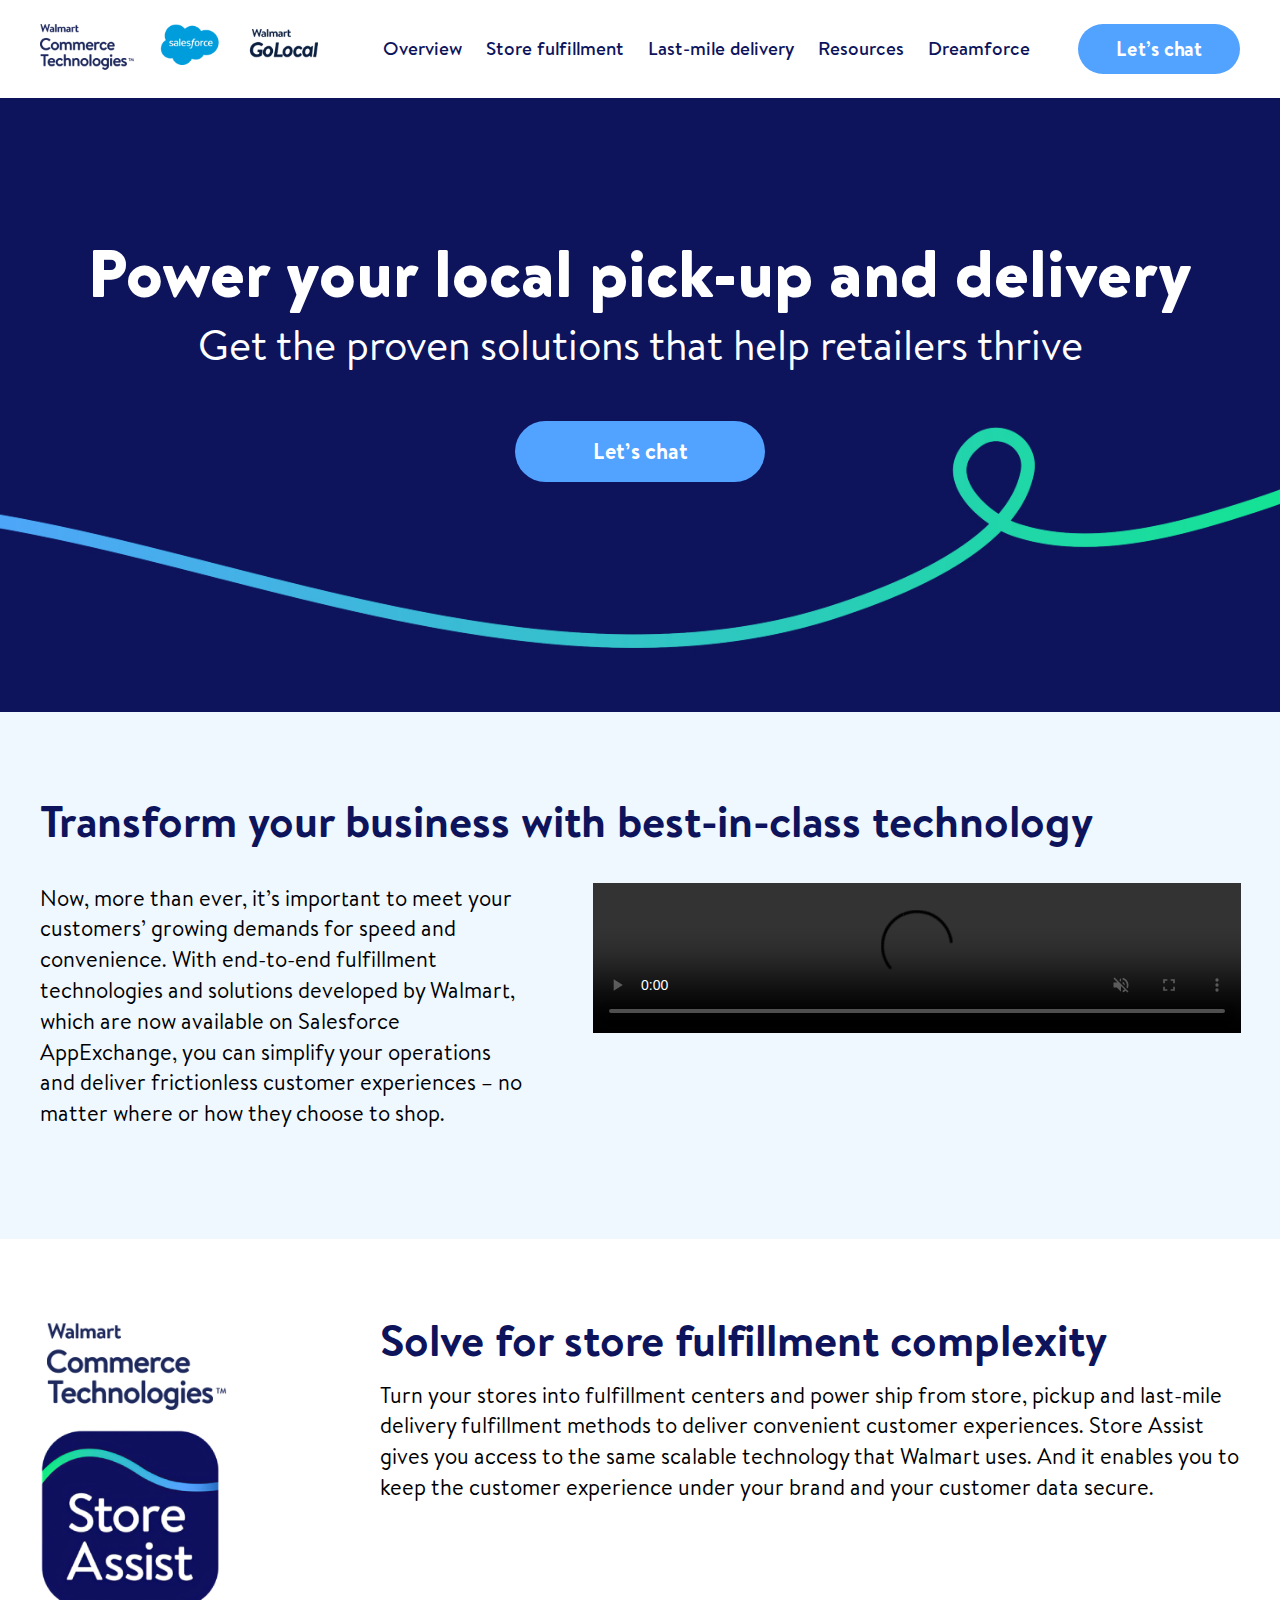
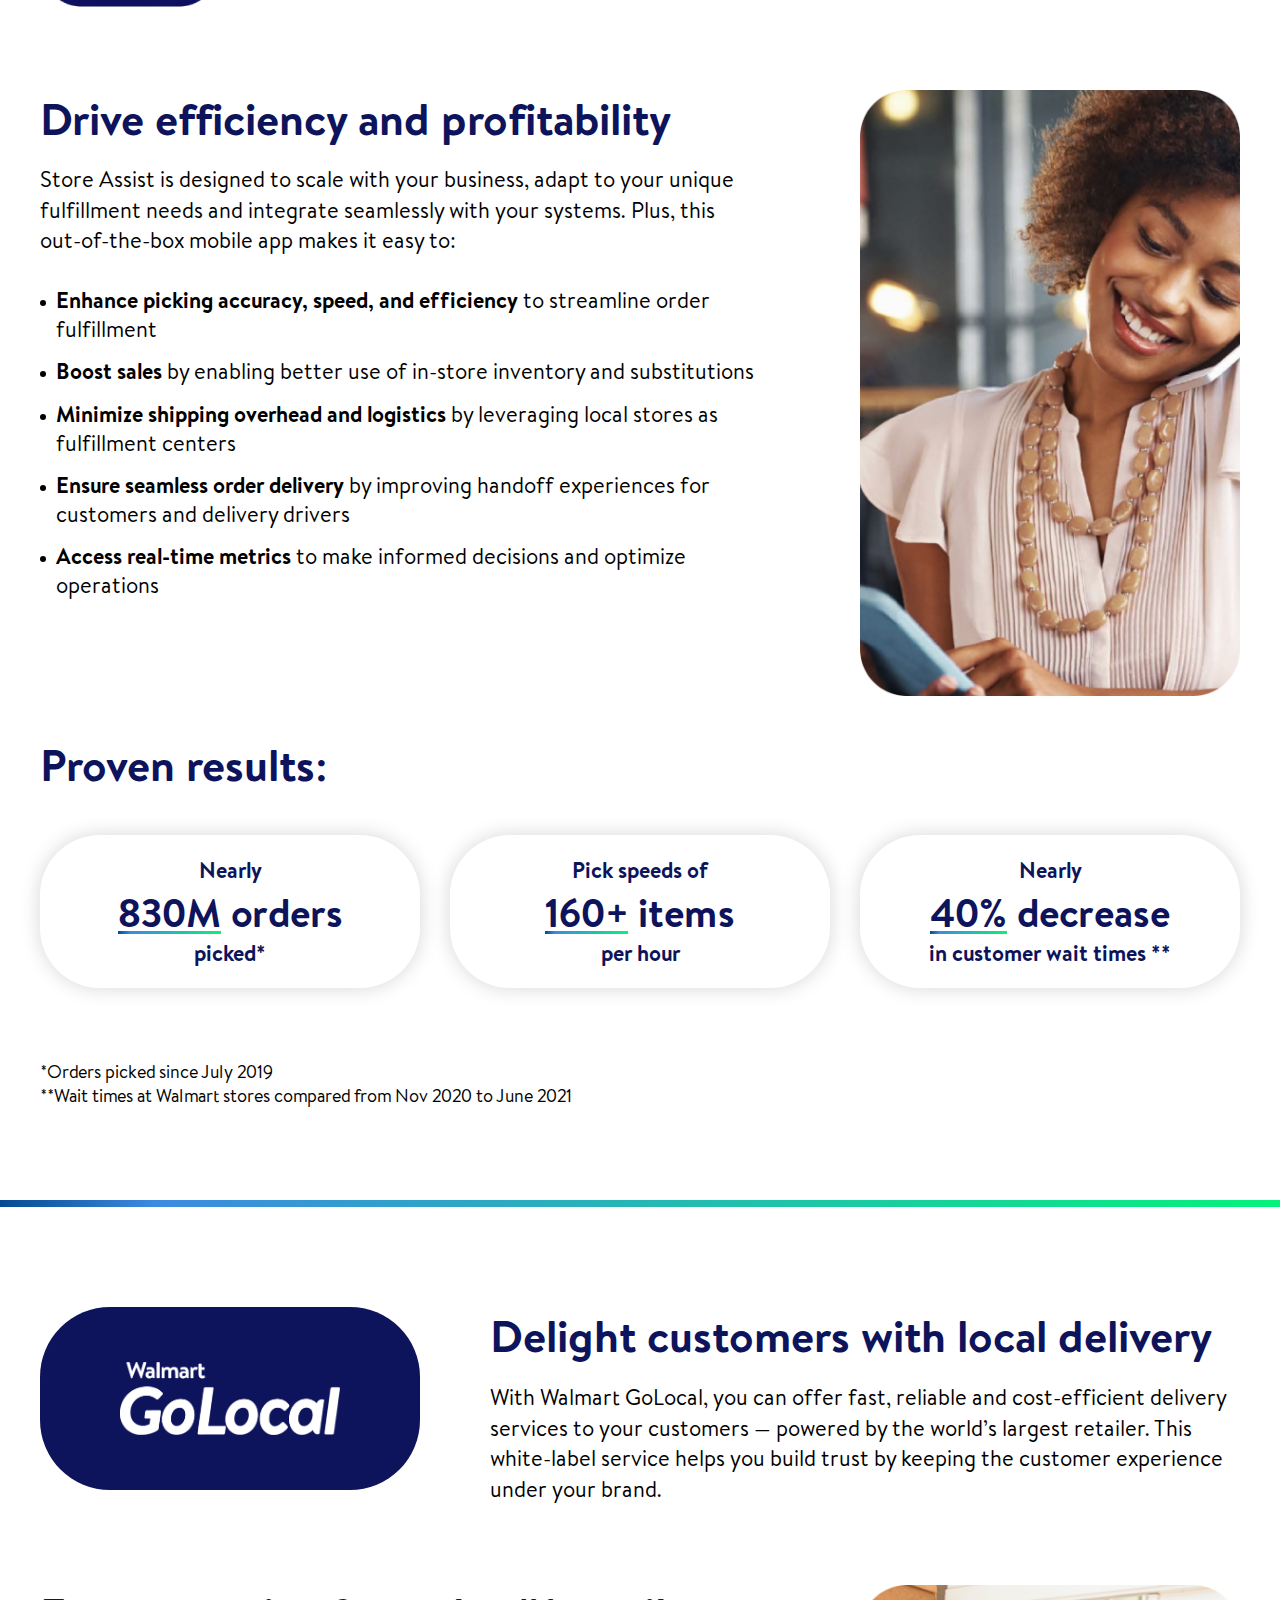
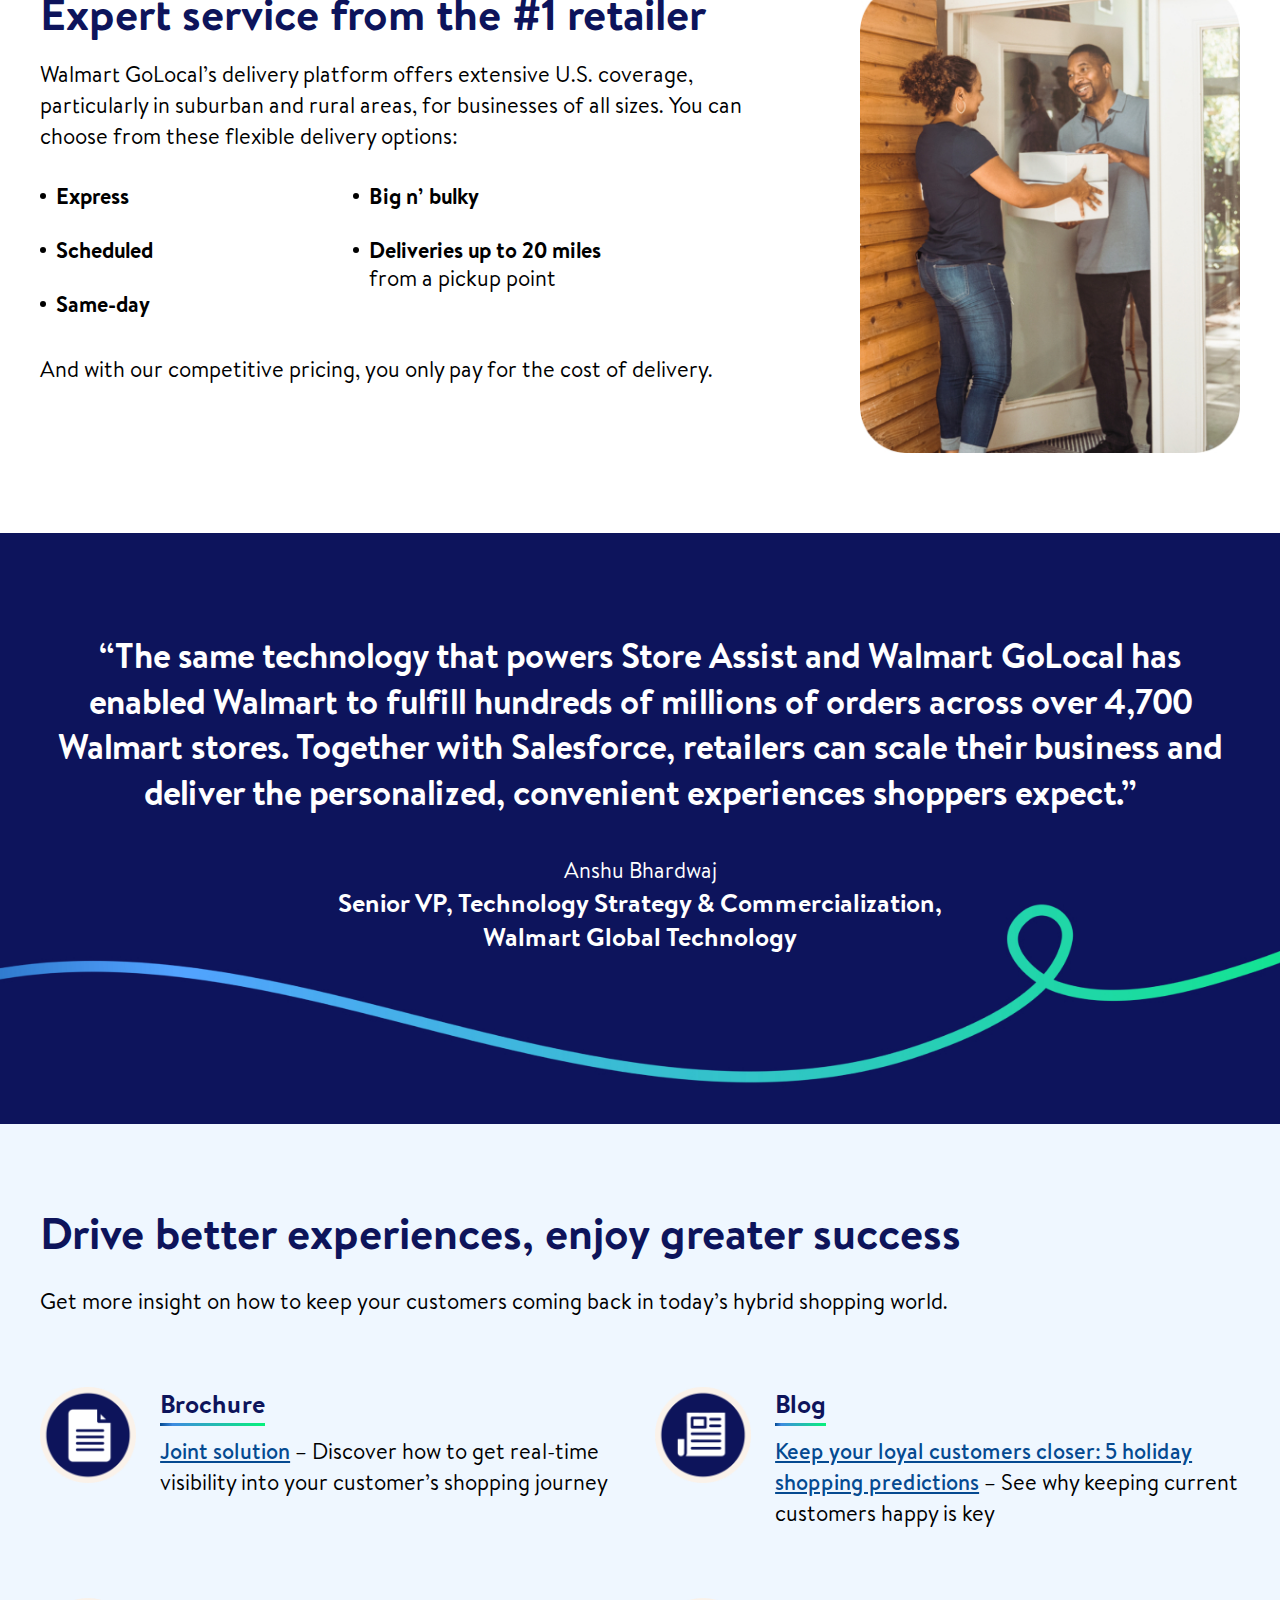
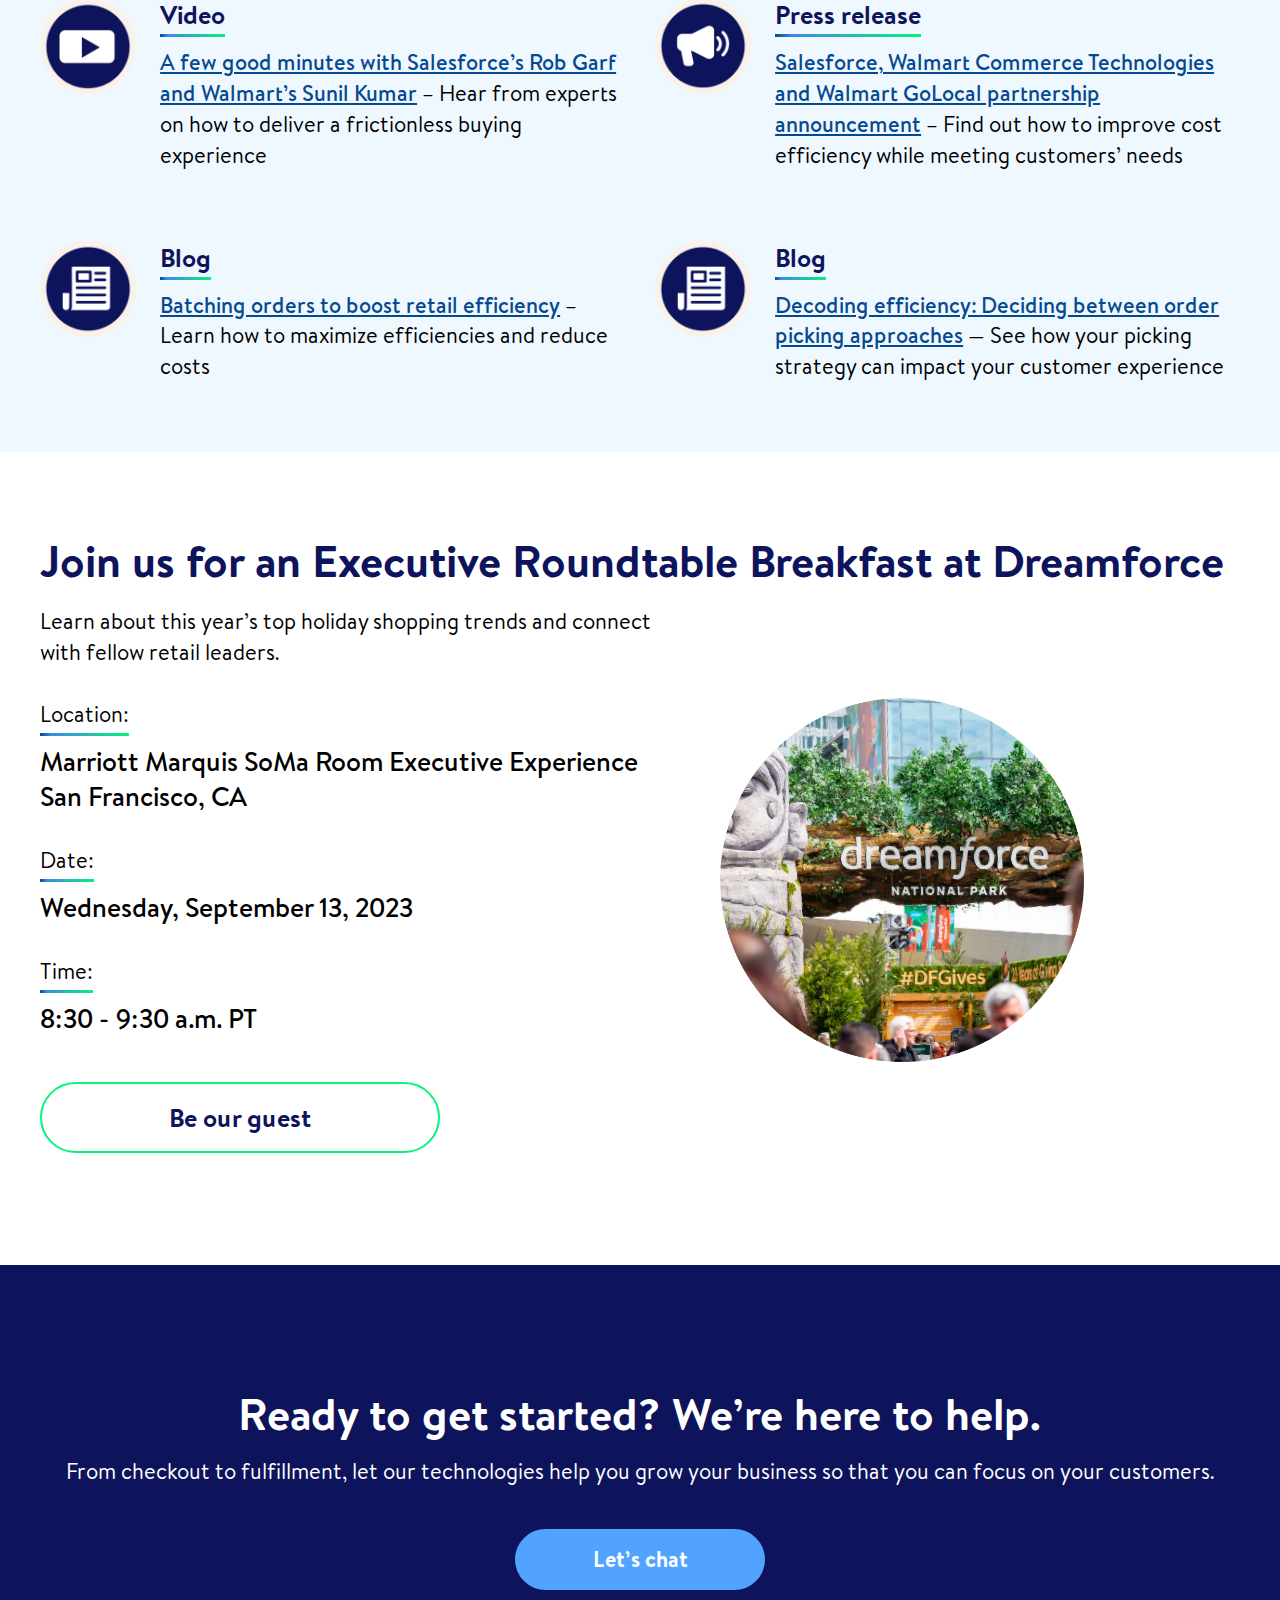
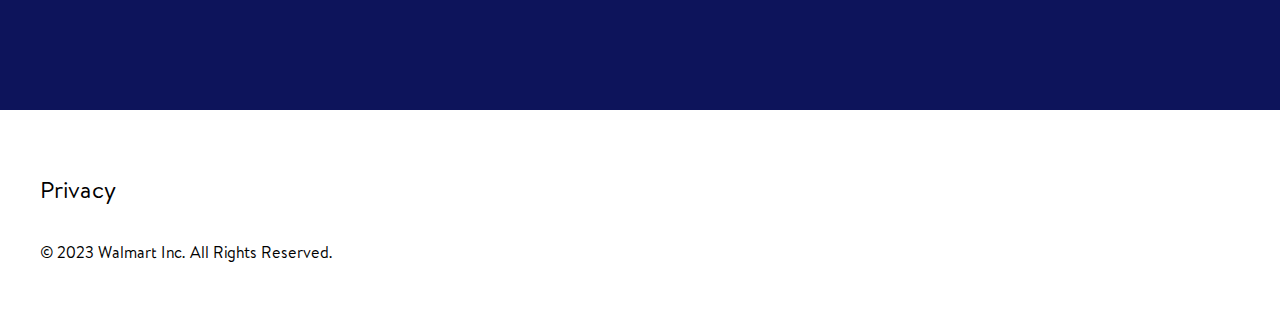
==== commit ff20e8a8: "updae" ====
--- a/index.html
+++ b/index.html
@@ -12,9 +12,9 @@
 
   <!-- <link href="https://fonts.cdnfonts.com/css/bogle" rel="stylesheet"> -->
                 
-  <link rel="shortcut icon" href="assets/img/favicon-big.png" type="image/x-icon">
-  <link rel="shortcut icon" href="assets/img/favicon-32x32.png" type="image/x-icon">
-  <link rel="shortcut icon" href="assets/img/favicon-16x16.png" type="image/x-icon">
+  <link rel="shortcut icon" href="assets/img/favicon-big.png" type="image/png">
+  <link rel="shortcut icon" href="assets/img/favicon-32x32.png" type="image/png">
+  <link rel="shortcut icon" href="assets/img/favicon-16x16.png" type="image/png">
   <!-- All CSS -->
 
  
